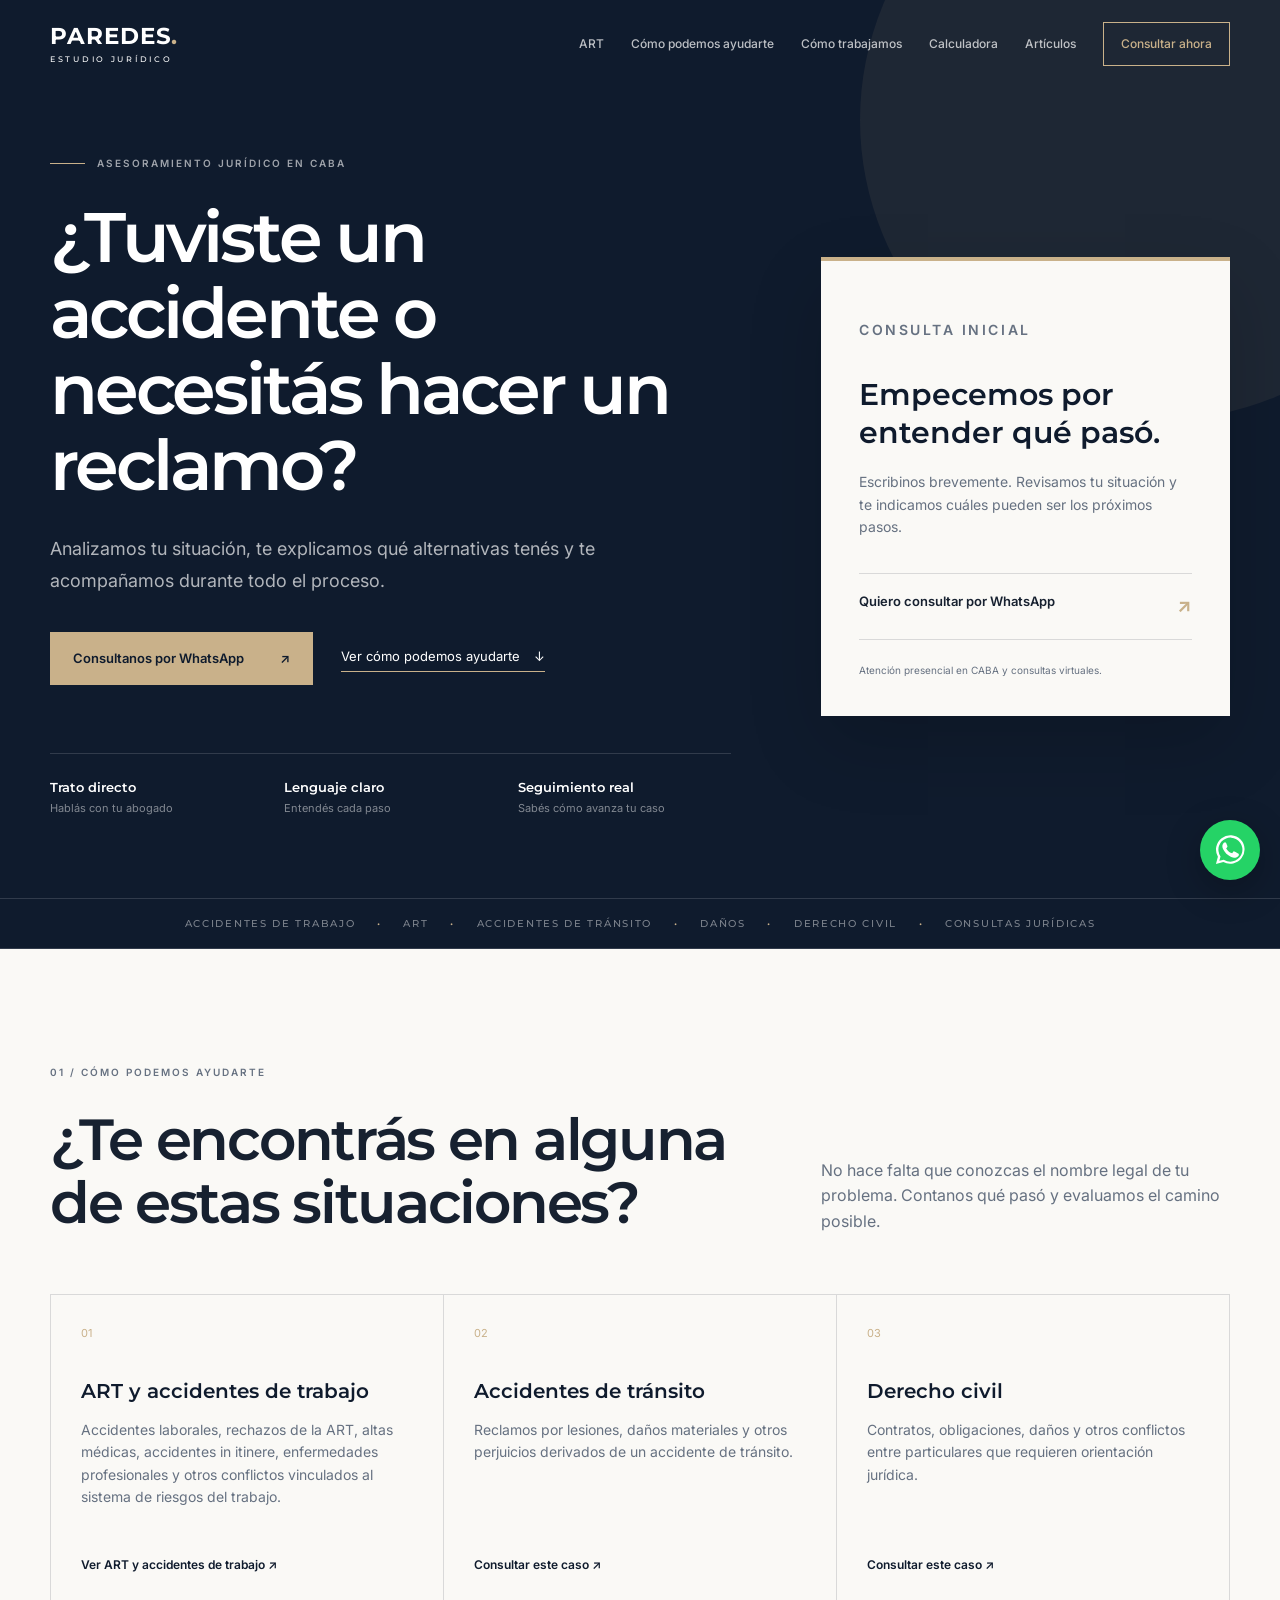
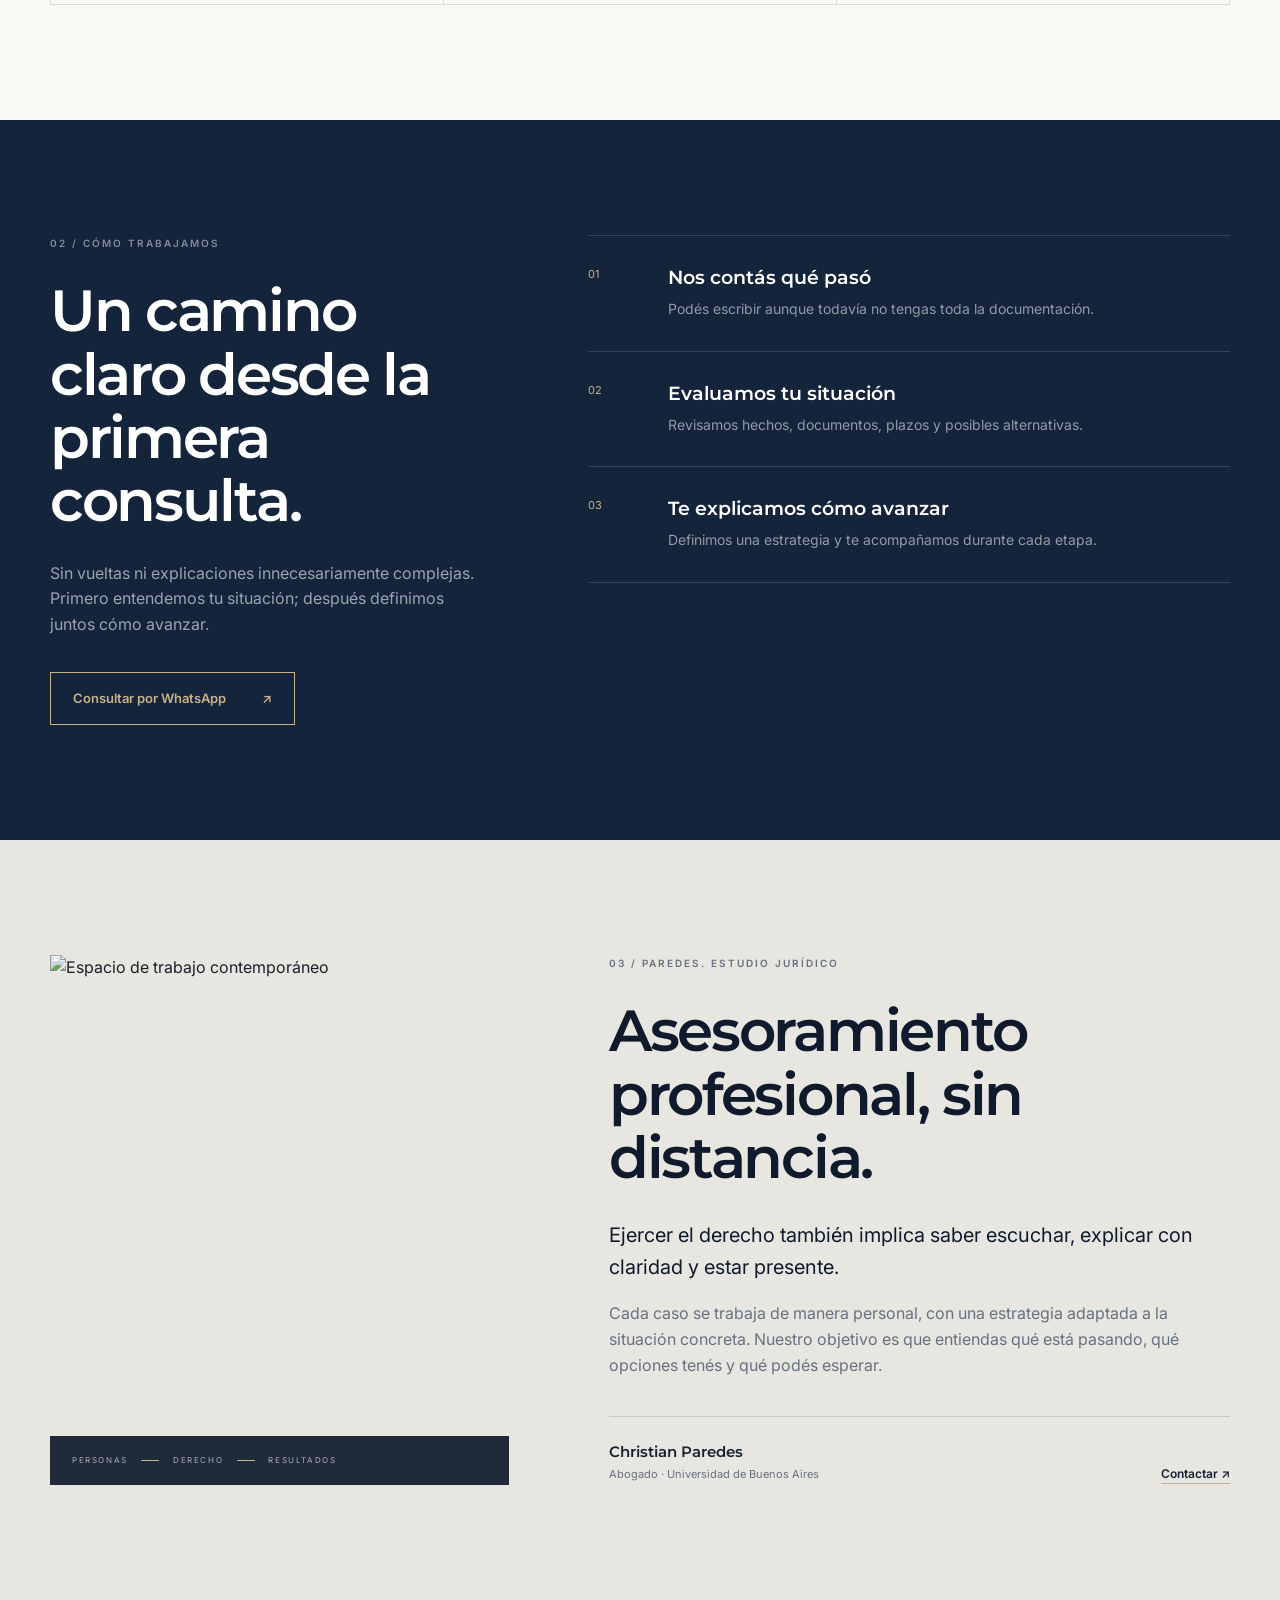
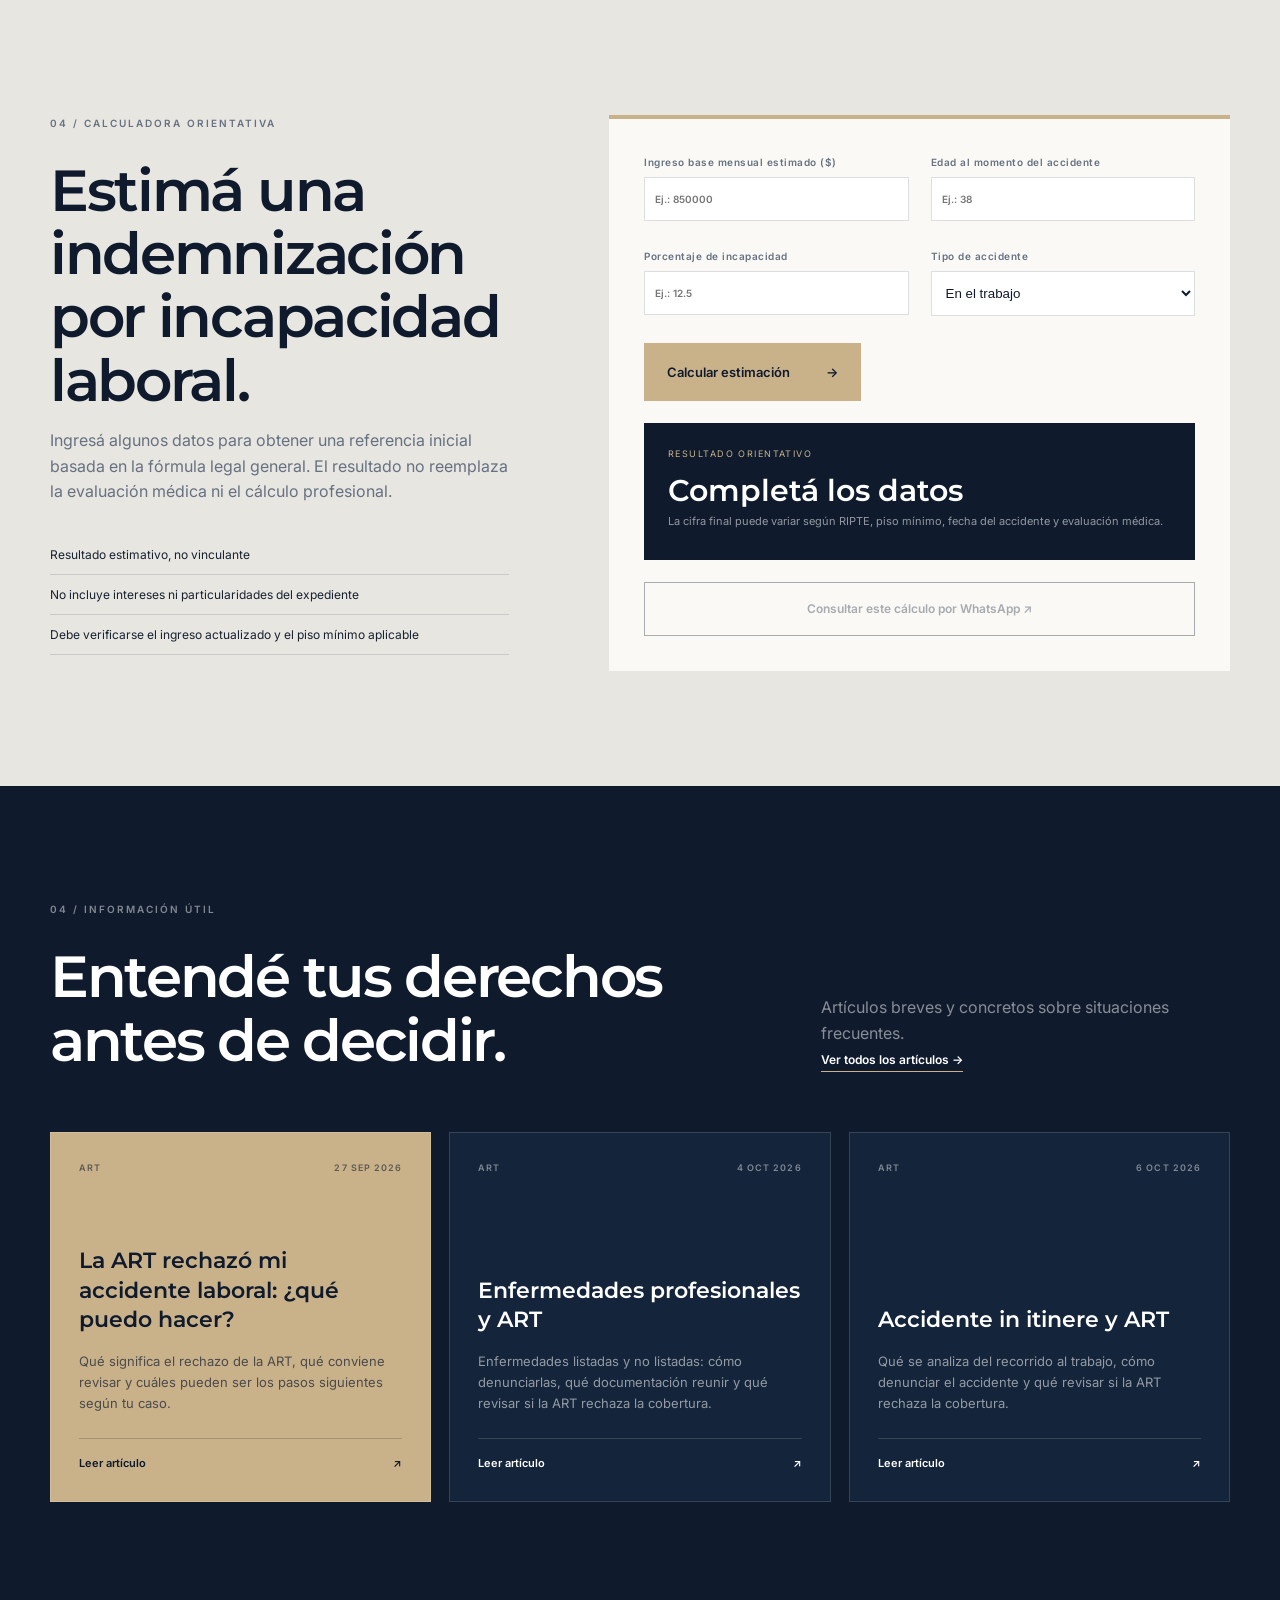
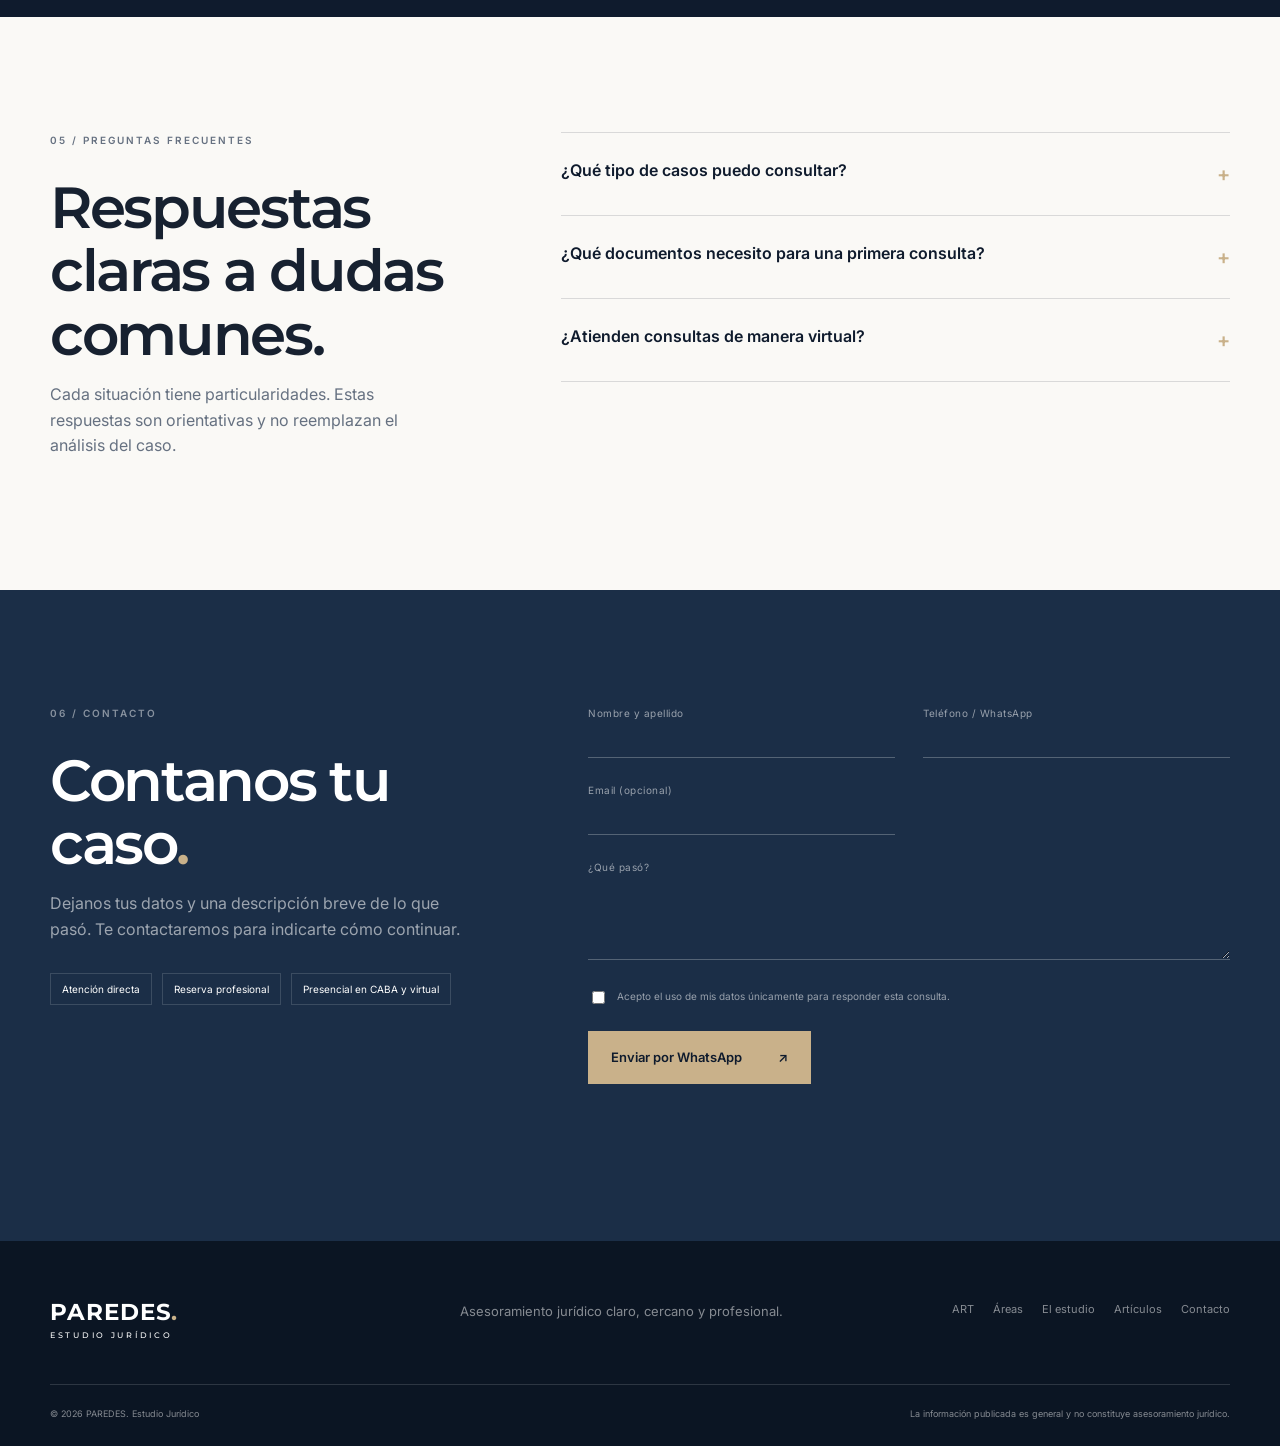
==== index.html @ 0e33d374 "Actualiza articulos de la home y unifica WhatsApp flotante" ====
<!DOCTYPE html>
<html lang="es">
<head>
  <meta charset="UTF-8"><meta name="viewport" content="width=device-width,initial-scale=1">
  <meta name="description" content="PAREDES. Estudio Jurídico. Accidentes de trabajo, ART, accidentes de tránsito y derecho civil en CABA.">
  <meta name="theme-color" content="#0F1B2D">

<title>PAREDES. | Estudio Jurídico</title>

<!-- FAVICON -->
<link rel="icon" href="/favicon.ico" sizes="any">
<link rel="icon" type="image/png" sizes="96x96" href="/favicon-96x96.png">
<link rel="apple-touch-icon" sizes="180x180" href="/apple-touch-icon.png">
  <!-- SEO TÉCNICO -->
<link rel="canonical" href="https://estudiojuridicoparedes.com.ar/">

<meta name="robots" content="index, follow">

<!-- OPEN GRAPH -->
<meta property="og:locale" content="es_AR">
<meta property="og:type" content="website">
<meta property="og:site_name" content="PAREDES. Estudio Jurídico">
<meta property="og:title" content="PAREDES. | Estudio Jurídico">
<meta property="og:description" content="PAREDES. Estudio Jurídico. Accidentes de trabajo, ART, accidentes de tránsito y derecho civil en CABA.">
<meta property="og:url" content="https://estudiojuridicoparedes.com.ar/">

<!-- X / TWITTER -->
<meta name="twitter:card" content="summary">
<meta name="twitter:title" content="PAREDES. | Estudio Jurídico">
<meta name="twitter:description" content="PAREDES. Estudio Jurídico. Accidentes de trabajo, ART, accidentes de tránsito y derecho civil en CABA.">
  <link rel="preconnect" href="https://fonts.googleapis.com"><link rel="preconnect" href="https://fonts.gstatic.com" crossorigin>
  <link href="https://fonts.googleapis.com/css2?family=Inter:wght@400;500;600&family=Montserrat:wght@500;600;700&display=swap" rel="stylesheet"><link rel="stylesheet" href="styles.css">
  <style>
  .calculator{background:var(--gray)}.calculator-layout{display:grid;grid-template-columns:.85fr 1.15fr;gap:100px}.calculator-copy h2{margin:0;color:var(--navy);font:600 clamp(38px,4.5vw,58px)/1.1 Montserrat;letter-spacing:-.04em}.calculator-copy>p:not(.section-tag){color:var(--muted)}.calculator-copy ul{padding:0;list-style:none;margin-top:30px}.calculator-copy li{padding:10px 0;border-bottom:1px solid var(--ld);font-size:12px}.calculator-form{display:grid;grid-template-columns:1fr 1fr;gap:22px;padding:35px;background:var(--ivory);border-top:4px solid var(--sand)}.calculator-form label{font-size:10px;font-weight:600;color:var(--muted);letter-spacing:.05em}.calculator-form input,.calculator-form select{width:100%;margin-top:7px;padding:13px 10px;border:1px solid var(--ld);border-radius:0;background:#fff;color:var(--navy);outline:none}.calculator-form input:focus,.calculator-form select:focus{border-color:var(--sand)}.calculator-form .button,.calculator-result,.calculator-whatsapp{grid-column:1/-1}.calculator-form .button{justify-self:start}.calculator-result{padding:24px;background:var(--navy);color:#fff}.calculator-result span{display:block;color:var(--sand);font-size:9px;letter-spacing:.16em}.calculator-result strong{display:block;margin:10px 0 4px;font:600 30px Montserrat}.calculator-result p{margin:0;color:rgba(255,255,255,.55);font-size:11px}.calculator-whatsapp{padding:14px;border:1px solid var(--navy);background:transparent;color:var(--navy);font-size:12px;font-weight:600;cursor:pointer}.calculator-whatsapp:disabled{opacity:.35;cursor:not-allowed}@media(max-width:950px){.calculator-layout{grid-template-columns:1fr;gap:50px}}@media(max-width:640px){.calculator-form{grid-template-columns:1fr;padding:25px}.calculator-form label{grid-column:1/-1}}
  </style>
  <script type="application/ld+json">
    {
      "@context": "https://schema.org",
      "@type": "LegalService",
      "name": "PAREDES. Estudio Jurídico",
      "url": "https://estudiojuridicoparedes.com.ar/",
      "telephone": "+5491141937153",
      "description": "Estudio jurídico con atención en CABA. Asesoramiento en accidentes de trabajo, ART, accidentes de tránsito, daños y derecho civil.",
      "areaServed": {
        "@type": "City",
        "name": "Ciudad Autónoma de Buenos Aires"
      },
      "founder": {
        "@type": "Person",
        "name": "Christian Paredes",
        "jobTitle": "Abogado",
        "alumniOf": {
          "@type": "CollegeOrUniversity",
          "name": "Universidad de Buenos Aires"
        }
      }
    }
    </script>
</head>
<body>
<a class="skip-link" href="#contenido">Saltar al contenido</a>
<header class="header" id="inicio"><div class="container header-inner">
  <a class="brand" href="#inicio" aria-label="Paredes Estudio Jurídico, inicio"><span class="brand-name">PAREDES<span>.</span></span><span class="brand-subtitle">ESTUDIO JURÍDICO</span></a>
  <button class="menu-button" type="button" aria-label="Abrir menú" aria-expanded="false" aria-controls="navigation"><span></span><span></span></button>
  <nav class="navigation" id="navigation"><a href="/art/">ART</a><a href="#casos">Cómo podemos ayudarte</a><a href="#proceso">Cómo trabajamos</a><a href="#calculadora">Calculadora</a><a href="/articulos/">Artículos</a><a class="nav-contact whatsapp-link" href="#">Consultar ahora</a></nav>
</div></header>
<main id="contenido">
<section class="hero"><div class="hero-glow"></div><div class="container hero-layout">
  <div class="hero-content reveal"><p class="overline"><span></span> ASESORAMIENTO JURÍDICO EN CABA</p><h1>¿Tuviste un accidente o necesitás hacer un reclamo?</h1><p class="hero-lead">Analizamos tu situación, te explicamos qué alternativas tenés y te acompañamos durante todo el proceso.</p>
    <div class="hero-actions"><a class="button button-sand whatsapp-link" href="#">Consultanos por WhatsApp <span>↗</span></a><a class="link-light" href="#casos">Ver cómo podemos ayudarte <span>↓</span></a></div>
    <div class="hero-trust"><div><strong>Trato directo</strong><span>Hablás con tu abogado</span></div><div><strong>Lenguaje claro</strong><span>Entendés cada paso</span></div><div><strong>Seguimiento real</strong><span>Sabés cómo avanza tu caso</span></div></div>
  </div>
  <aside class="hero-card reveal"><p class="card-kicker">CONSULTA INICIAL</p><h2>Empecemos por entender qué pasó.</h2><p>Escribinos brevemente. Revisamos tu situación y te indicamos cuáles pueden ser los próximos pasos.</p><a class="card-action whatsapp-link" href="#"><span>Quiero consultar por WhatsApp</span><strong>↗</strong></a><small>Atención presencial en CABA y consultas virtuales.</small></aside>
</div><div class="ticker"><div>ACCIDENTES DE TRABAJO <i>•</i> ART <i>•</i> ACCIDENTES DE TRÁNSITO <i>•</i> DAÑOS <i>•</i> DERECHO CIVIL <i>•</i> CONSULTAS JURÍDICAS</div></div></section>

<section class="section cases" id="casos"><div class="container">
  <header class="section-head reveal"><div><p class="section-tag">01 / CÓMO PODEMOS AYUDARTE</p><h2>¿Te encontrás en alguna de estas situaciones?</h2></div><p>No hace falta que conozcas el nombre legal de tu problema. Contanos qué pasó y evaluamos el camino posible.</p></header>
  <div class="case-grid">

    <article class="case-card reveal">
      <span>01</span>
      <h3>ART y accidentes de trabajo</h3>
      <p>
        Accidentes laborales, rechazos de la ART, altas médicas,
        accidentes in itinere, enfermedades profesionales y otros
        conflictos vinculados al sistema de riesgos del trabajo.
      </p>
      <a href="/art/">Ver ART y accidentes de trabajo ↗</a>
    </article>
  
    <article class="case-card reveal">
      <span>02</span>
      <h3>Accidentes de tránsito</h3>
      <p>
        Reclamos por lesiones, daños materiales y otros perjuicios
        derivados de un accidente de tránsito.
      </p>
      <a href="#contacto">Consultar este caso ↗</a>
    </article>
  
    <article class="case-card reveal">
      <span>03</span>
      <h3>Derecho civil</h3>
      <p>
        Contratos, obligaciones, daños y otros conflictos entre
        particulares que requieren orientación jurídica.
      </p>
      <a href="#contacto">Consultar este caso ↗</a>
    </article>
  
  </div>
</div></section>

<section class="section process" id="proceso"><div class="container process-layout">
  <div class="process-intro reveal"><p class="section-tag light">02 / CÓMO TRABAJAMOS</p><h2>Un camino claro desde la primera consulta.</h2><p>Sin vueltas ni explicaciones innecesariamente complejas. Primero entendemos tu situación; después definimos juntos cómo avanzar.</p><a class="button button-outline whatsapp-link" href="#">Consultar por WhatsApp <span>↗</span></a></div>
  <div class="steps"><article class="step reveal"><span>01</span><div><h3>Nos contás qué pasó</h3><p>Podés escribir aunque todavía no tengas toda la documentación.</p></div></article><article class="step reveal"><span>02</span><div><h3>Evaluamos tu situación</h3><p>Revisamos hechos, documentos, plazos y posibles alternativas.</p></div></article><article class="step reveal"><span>03</span><div><h3>Te explicamos cómo avanzar</h3><p>Definimos una estrategia y te acompañamos durante cada etapa.</p></div></article></div>
</div></section>

<section class="section about" id="estudio"><div class="container about-layout">
  <div class="about-photo reveal"><img src="https://images.unsplash.com/photo-1497366811353-6870744d04b2?auto=format&fit=crop&w=1200&q=85" alt="Espacio de trabajo contemporáneo" width="900" height="1050"><p>PERSONAS <span></span> DERECHO <span></span> RESULTADOS</p></div>
  <div class="about-copy reveal"><p class="section-tag">03 / PAREDES. ESTUDIO JURÍDICO</p><h2>Asesoramiento profesional, sin distancia.</h2><p class="about-lead">Ejercer el derecho también implica saber escuchar, explicar con claridad y estar presente.</p><p>Cada caso se trabaja de manera personal, con una estrategia adaptada a la situación concreta. Nuestro objetivo es que entiendas qué está pasando, qué opciones tenés y qué podés esperar.</p><div class="lawyer"><div><strong>Christian Paredes</strong><span>Abogado · Universidad de Buenos Aires</span></div><a href="#contacto">Contactar ↗</a></div></div>
</div></section>

<section class="section calculator" id="calculadora"><div class="container calculator-layout">
  <div class="calculator-copy reveal"><p class="section-tag">04 / CALCULADORA ORIENTATIVA</p><h2>Estimá una indemnización por incapacidad laboral.</h2><p>Ingresá algunos datos para obtener una referencia inicial basada en la fórmula legal general. El resultado no reemplaza la evaluación médica ni el cálculo profesional.</p><ul><li>Resultado estimativo, no vinculante</li><li>No incluye intereses ni particularidades del expediente</li><li>Debe verificarse el ingreso actualizado y el piso mínimo aplicable</li></ul></div>
  <form class="calculator-form reveal" id="calculator-form">
    <label>Ingreso base mensual estimado ($)<input type="number" id="calc-income" min="1" step="1000" placeholder="Ej.: 850000" required></label>
    <label>Edad al momento del accidente<input type="number" id="calc-age" min="16" max="64" placeholder="Ej.: 38" required></label>
    <label>Porcentaje de incapacidad<input type="number" id="calc-disability" min="0.01" max="65" step="0.01" placeholder="Ej.: 12.5" required></label>
    <label>Tipo de accidente<select id="calc-type"><option value="workplace">En el trabajo</option><option value="itinere">Yendo o volviendo del trabajo</option></select></label>
    <button class="button button-sand" type="submit">Calcular estimación <span>→</span></button>
    <div class="calculator-result" id="calculator-result" aria-live="polite"><span>RESULTADO ORIENTATIVO</span><strong>Completá los datos</strong><p>La cifra final puede variar según RIPTE, piso mínimo, fecha del accidente y evaluación médica.</p></div>
    <button class="calculator-whatsapp" id="calculator-whatsapp" type="button" disabled>Consultar este cálculo por WhatsApp ↗</button>
  </form>
</div></section>

<section class="section articles" id="articulos">
  <div class="container">

    <header class="section-head reveal">

      <div>
        <p class="section-tag light">
          04 / INFORMACIÓN ÚTIL
        </p>

        <h2>
          Entendé tus derechos antes de decidir.
        </h2>
      </div>

      <div>
        <p>
          Artículos breves y concretos sobre situaciones frecuentes.
        </p>

        <a
          class="all-articles"
          href="/articulos/"
        >
          Ver todos los artículos →
        </a>
      </div>

    </header>


    <div class="article-grid">

      <article class="article-card featured reveal">

        <div class="article-meta">
      
          <span>ART</span>
      
          <time datetime="2026-09-27">
            27 SEP 2026
          </time>
      
        </div>
      
        <h3>
          La ART rechazó mi accidente laboral: ¿qué puedo hacer?
        </h3>
      
        <p>
          Qué significa el rechazo de la ART, qué conviene revisar
          y cuáles pueden ser los pasos siguientes según tu caso.
        </p>
      
        <a
          class="article-link"
          href="/articulos/rechazo-art/index.html"
        >
          <span>Leer artículo</span>
          <span aria-hidden="true">↗</span>
        </a>
      
      </article>

      <article class="article-card reveal">

        <div class="article-meta">
          <span>ART</span>
          <time datetime="2026-10-04">
            4 OCT 2026
          </time>
        </div>

        <h3>
          Enfermedades profesionales y ART
        </h3>

        <p>
          Enfermedades listadas y no listadas: cómo denunciarlas,
          qué documentación reunir y qué revisar si la ART
          rechaza la cobertura.
        </p>

        <a
          class="article-link"
          href="/articulos/enfermedades-profesionales/"
        >
          <span>Leer artículo</span>
          <span aria-hidden="true">↗</span>
        </a>

      </article>

      <article class="article-card reveal">

        <div class="article-meta">
          <span>ART</span>
          <time datetime="2026-10-06">
            6 OCT 2026
          </time>
        </div>

        <h3>
          Accidente in itinere y ART
        </h3>

        <p>
          Qué se analiza del recorrido al trabajo, cómo denunciar
          el accidente y qué revisar si la ART rechaza la cobertura.
        </p>

        <a
          class="article-link"
          href="/articulos/accidente-in-itinere/"
        >
          <span>Leer artículo</span>
          <span aria-hidden="true">↗</span>
        </a>

      </article>
    </div>

  </div>
</section>

<section class="section faq" id="preguntas"><div class="container faq-layout">
  <div class="faq-intro reveal"><p class="section-tag">05 / PREGUNTAS FRECUENTES</p><h2>Respuestas claras a dudas comunes.</h2><p>Cada situación tiene particularidades. Estas respuestas son orientativas y no reemplazan el análisis del caso.</p></div>
  <div class="accordion reveal">
    <article class="faq-item">
      <button type="button" aria-expanded="false">
        <span>¿Qué tipo de casos puedo consultar?</span>
        <i>+</i>
      </button>
    
      <div class="answer">
        <p>
          Podés consultarnos por accidentes de trabajo y problemas con la ART,
          accidentes de tránsito, daños y otros conflictos de derecho civil.
          Si no sabés exactamente en qué área encuadra tu situación, podés
          contarnos qué pasó y evaluamos el caso.
        </p>
      </div>
    </article>
    
    <article class="faq-item">
      <button type="button" aria-expanded="false">
        <span>¿Qué documentos necesito para una primera consulta?</span>
        <i>+</i>
      </button>
    
      <div class="answer">
        <p>
          Podés hacer una primera consulta con la documentación que tengas.
          Luego de conocer tu situación te indicaremos qué información o
          documentos pueden ser necesarios para analizarla con mayor precisión.
        </p>
      </div>
    </article>
    
    <article class="faq-item">
      <button type="button" aria-expanded="false">
        <span>¿Atienden consultas de manera virtual?</span>
        <i>+</i>
      </button>
    
      <div class="answer">
        <p>
          Sí. Podemos realizar la evaluación inicial y mantener el contacto
          por medios digitales, además de la atención presencial en CABA.
        </p>
      </div>
    </article>
  </div>
</div></section>

<section class="contact" id="contacto"><div class="container contact-layout">
  <div class="contact-copy reveal"><p class="section-tag light">06 / CONTACTO</p><h2>Contanos tu caso<span>.</span></h2><p>Dejanos tus datos y una descripción breve de lo que pasó. Te contactaremos para indicarte cómo continuar.</p><ul><li>Atención directa</li><li>Reserva profesional</li><li>Presencial en CABA y virtual</li></ul></div>
  <form class="contact-form reveal" id="contact-form"><label>Nombre y apellido<input type="text" name="nombre" autocomplete="name" required></label><label>Teléfono / WhatsApp<input type="tel" name="telefono" autocomplete="tel" required></label><label>Email <span>(opcional)</span><input type="email" name="email" autocomplete="email"></label><label>¿Qué pasó?<textarea name="consulta" rows="4" required></textarea></label><label class="consent"><input type="checkbox" required><span>Acepto el uso de mis datos únicamente para responder esta consulta.</span></label><button class="button button-sand" type="submit">Enviar por WhatsApp <span>↗</span></button><p class="form-status" id="form-status" role="status"></p></form>
</div></section>
</main>
<footer class="footer"><div class="container footer-main"><a class="brand" href="#inicio"><span class="brand-name">PAREDES<span>.</span></span><span class="brand-subtitle">ESTUDIO JURÍDICO</span></a><p>Asesoramiento jurídico claro, cercano y profesional.</p>
  
  <nav><a href="/art/">ART</a><a href="#casos">Áreas</a><a href="#estudio">El estudio</a><a href="/articulos/">Artículos</a><a href="#contacto">Contacto</a></nav>

</div><div class="container footer-bottom"><p>© <span id="year"></span> PAREDES. Estudio Jurídico</p><p>La información publicada es general y no constituye asesoramiento jurídico.</p></div></footer>
<a class="floating-button whatsapp-link" href="#" aria-label="Consultar por WhatsApp"><svg viewBox="0 0 32 32" aria-hidden="true"><path d="M27.3 4.7A15.4 15.4 0 0 0 3.1 23.3L1 31l7.9-2.1A15.4 15.4 0 0 0 27.3 4.7Zm-11 23.7a12.8 12.8 0 0 1-6.5-1.8l-.5-.3-4.7 1.2 1.3-4.6-.3-.5a12.8 12.8 0 1 1 10.7 6Zm7-9.6c-.4-.2-2.3-1.1-2.7-1.3-.4-.1-.6-.2-.9.2l-1.2 1.5c-.2.3-.5.3-.9.1-2.3-1.1-3.9-2.1-5.5-4.7-.4-.7.4-.7 1.1-2.2.1-.3.1-.5 0-.7l-1.2-3c-.3-.7-.7-.6-.9-.6h-.8c-.3 0-.7.1-1.1.5-1.3 1.4-2 3.7-.5 6.7 1.8 3.6 4.6 6.3 8.1 7.8 3 1.3 4.2 1.4 5.7.9.9-.3 2.3-1 2.7-1.9.3-.9.3-1.7.2-1.9-.1-.2-.4-.3-.8-.5Z"/></svg><span>WhatsApp</span></a><script src="script.js"></script>
</body></html>
---- styles.css ----
:root{--navy:#0f1b2d;--navy2:#14243a;--navy3:#1b2e47;--sand:#c9b18a;--gray:#e8e6e1;--ivory:#faf9f6;--white:#fff;--text:#172130;--muted:#667181;--ll:rgba(255,255,255,.14);--ld:rgba(15,27,45,.14);--max:1180px}*{box-sizing:border-box}html{scroll-behavior:smooth}body{margin:0;background:var(--navy);color:var(--text);font-family:Inter,sans-serif;line-height:1.6;-webkit-font-smoothing:antialiased}body.menu-open{overflow:hidden}a{color:inherit;text-decoration:none}button,input,textarea{font:inherit}img{display:block;max-width:100%}.container{width:min(calc(100% - 48px),var(--max));margin:auto}.skip-link{position:fixed;z-index:999;top:10px;left:10px;padding:10px 16px;background:var(--sand);transform:translateY(-150%)}.skip-link:focus{transform:none}.header{position:fixed;z-index:100;inset:0 0 auto;height:88px;color:#fff;transition:.3s}.header.scrolled{height:72px;background:rgba(15,27,45,.94);backdrop-filter:blur(14px);border-bottom:1px solid var(--ll)}.header-inner{height:100%;display:flex;align-items:center;justify-content:space-between}.brand{display:flex;flex-direction:column;line-height:1}.brand-name{font:700 23px/1 Montserrat;color:#fff;letter-spacing:.04em}.brand-name span{color:var(--sand)}.brand-subtitle{margin-top:7px;color:#fff;font:500 8px/1 Montserrat;letter-spacing:.34em}.navigation{display:flex;align-items:center;gap:27px;font-size:12px;font-weight:500}.navigation>a:not(.nav-contact){color:rgba(255,255,255,.72)}.navigation>a:hover{color:#fff}.nav-contact{padding:11px 17px;border:1px solid var(--sand);color:var(--sand)}.menu-button{display:none;background:none;border:0;padding:10px}.hero{position:relative;overflow:hidden;padding:155px 0 0;min-height:780px;color:#fff;background:var(--navy)}.hero-glow{position:absolute;width:600px;height:600px;right:-180px;top:-180px;border-radius:50%;background:rgba(201,177,138,.08)}.hero-layout{position:relative;display:grid;grid-template-columns:1.25fr .75fr;gap:90px;align-items:center}.overline,.section-tag{margin:0 0 28px;font-size:10px;font-weight:600;letter-spacing:.2em;color:var(--muted)}.overline{display:flex;align-items:center;gap:12px;color:rgba(255,255,255,.6)}.overline span{width:35px;height:1px;background:var(--sand)}.hero h1{max-width:790px;margin:0;font:600 clamp(44px,5.5vw,76px)/1.08 Montserrat;letter-spacing:-.045em}.hero-lead{max-width:670px;margin:30px 0 0;color:rgba(255,255,255,.68);font-size:18px;line-height:1.75}.hero-actions{display:flex;align-items:center;gap:28px;margin-top:36px}.button{display:inline-flex;align-items:center;justify-content:center;gap:36px;min-height:53px;padding:0 22px;border:1px solid transparent;font-size:13px;font-weight:600;cursor:pointer;transition:.2s}.button:hover{transform:translateY(-2px)}.button-sand{background:var(--sand);color:var(--navy)}.link-light{padding-bottom:4px;border-bottom:1px solid var(--sand);font-size:13px}.link-light span{margin-left:10px}.hero-trust{display:grid;grid-template-columns:repeat(3,1fr);gap:20px;margin-top:68px;padding-top:25px;border-top:1px solid var(--ll)}.hero-trust div{display:flex;flex-direction:column}.hero-trust strong{font:600 13px Montserrat}.hero-trust span{margin-top:5px;color:rgba(255,255,255,.48);font-size:11px}.hero-card{padding:38px;background:var(--ivory);color:var(--text);border-top:4px solid var(--sand);box-shadow:0 28px 70px rgba(0,0,0,.16)}.card-kicker{margin:0 0 42px;color:var(--sand);font-size:10px;font-weight:600;letter-spacing:.18em}.hero-card h2{margin:0;color:var(--navy);font:600 30px/1.25 Montserrat}.hero-card>p{margin:20px 0 35px;color:var(--muted);font-size:14px}.card-action{display:flex;justify-content:space-between;padding:17px 0;border-block:1px solid var(--ld);font-size:13px;font-weight:600}.card-action strong{color:var(--sand);font-size:19px}.hero-card small{display:block;margin-top:22px;color:var(--muted);font-size:10px}.ticker{margin-top:80px;padding:18px 0;overflow:hidden;white-space:nowrap;border-block:1px solid var(--ll);color:rgba(255,255,255,.45);font:500 10px Montserrat;letter-spacing:.17em;text-align:center}.ticker i{padding:0 17px;color:var(--sand);font-style:normal}.section{padding:115px 0}.section-head{display:grid;grid-template-columns:1.25fr .75fr;gap:90px;align-items:end;margin-bottom:60px}.section-head h2,.process h2,.about h2,.faq h2,.contact h2{margin:0;font:600 clamp(38px,4.5vw,61px)/1.1 Montserrat;letter-spacing:-.04em}.section-head>p,.section-head>div:last-child>p{margin:0;color:var(--muted)}.cases{background:var(--ivory)}.case-grid{display:grid;grid-template-columns:repeat(3,1fr);border-top:1px solid var(--ld);border-left:1px solid var(--ld)}.case-card{min-height:310px;padding:30px;display:flex;flex-direction:column;border-right:1px solid var(--ld);border-bottom:1px solid var(--ld);transition:.25s}.case-card:hover{background:#fff;transform:translateY(-3px);box-shadow:0 16px 45px rgba(15,27,45,.07)}.case-card>span{color:var(--sand);font-size:11px}.case-card h3{margin:35px 0 14px;color:var(--navy);font:600 20px/1.35 Montserrat}.case-card p{margin:0;color:var(--muted);font-size:14px}.case-card a{margin-top:auto;padding-top:25px;color:var(--navy);font-size:12px;font-weight:600}.process{color:#fff;background:var(--navy2)}.process-layout{display:grid;grid-template-columns:.8fr 1.2fr;gap:110px}.section-tag.light{color:rgba(255,255,255,.48)}.process-intro>p:not(.section-tag){margin:28px 0 34px;color:rgba(255,255,255,.58)}.button-outline{border-color:var(--sand);color:var(--sand);background:transparent}.steps{border-top:1px solid var(--ll)}.step{display:grid;grid-template-columns:55px 1fr;gap:25px;padding:30px 0;border-bottom:1px solid var(--ll)}.step>span{color:var(--sand);font-size:11px}.step h3{margin:0 0 9px;font:600 19px Montserrat}.step p{margin:0;color:rgba(255,255,255,.54);font-size:14px}.about{background:var(--gray)}.about-layout{display:grid;grid-template-columns:.85fr 1.15fr;gap:100px;align-items:center}.about-photo{position:relative}.about-photo img{width:100%;height:530px;object-fit:cover;filter:saturate(.65)}.about-photo>p{position:absolute;bottom:0;left:0;right:0;margin:0;padding:18px 22px;background:rgba(15,27,45,.92);color:rgba(255,255,255,.62);font-size:8px;letter-spacing:.2em}.about-photo>p span{display:inline-block;width:18px;height:1px;margin:0 10px;background:var(--sand);vertical-align:middle}.about-copy h2{color:var(--navy)}.about-lead{margin:30px 0 18px;color:var(--navy);font-size:20px}.about-copy>p:not(.section-tag):not(.about-lead){color:var(--muted)}.lawyer{display:flex;justify-content:space-between;align-items:end;margin-top:38px;padding-top:25px;border-top:1px solid var(--ld)}.lawyer div{display:flex;flex-direction:column}.lawyer strong{font:600 15px Montserrat}.lawyer span{margin-top:5px;color:var(--muted);font-size:11px}.lawyer a{font-size:12px;font-weight:600;border-bottom:1px solid var(--sand)}.articles{color:#fff;background:var(--navy)}.articles .section-head>div:last-child>p{color:rgba(255,255,255,.5)}.all-articles{margin-top:18px;padding:0 0 4px;border:0;border-bottom:1px solid var(--sand);background:none;color:#fff;font-size:12px;font-weight:600;cursor:pointer}.article-grid{display:grid;grid-template-columns:repeat(3,1fr);gap:18px}.article-card{min-height:370px;padding:28px;display:flex;flex-direction:column;background:var(--navy2);border:1px solid var(--ll);transition:.25s}.article-card:hover{transform:translateY(-4px);border-color:var(--sand)}.article-card.featured{background:var(--sand);color:var(--navy)}.article-meta{display:flex;justify-content:space-between;gap:15px;color:rgba(255,255,255,.46);font-size:9px;font-weight:600;letter-spacing:.12em;text-transform:uppercase}.featured .article-meta{color:rgba(15,27,45,.58)}.article-card h3{margin:auto 0 16px;font:600 22px/1.35 Montserrat}.article-card p{margin:0 0 25px;color:rgba(255,255,255,.54);font-size:13px}.featured p{color:rgba(15,27,45,.68)}.article-link{display:flex;justify-content:space-between;padding-top:16px;border-top:1px solid var(--ll);font-size:11px;font-weight:600}.featured .article-link{border-color:rgba(15,27,45,.2)}.faq{background:var(--ivory)}.faq-layout{display:grid;grid-template-columns:.75fr 1.25fr;gap:110px}.faq-intro>p:last-child{color:var(--muted)}.accordion{border-top:1px solid var(--ld)}.faq-item{border-bottom:1px solid var(--ld)}.faq-item button{width:100%;padding:25px 0;border:0;background:none;color:var(--navy);display:flex;justify-content:space-between;gap:25px;text-align:left;font-weight:600;cursor:pointer}.faq-item i{color:var(--sand);font-size:20px;font-style:normal;transition:.25s}.faq-item.open i{transform:rotate(45deg)}.answer{display:grid;grid-template-rows:0fr;transition:.3s}.answer p{min-height:0;overflow:hidden;margin:0;color:var(--muted)}.faq-item.open .answer{grid-template-rows:1fr}.faq-item.open .answer p{padding-bottom:25px}.contact{padding:115px 0;background:var(--navy3);color:#fff}.contact-layout{display:grid;grid-template-columns:.8fr 1.2fr;gap:110px}.contact h2 span{color:var(--sand)}.contact-copy>p:not(.section-tag){color:rgba(255,255,255,.57)}.contact-copy ul{margin:30px 0 0;padding:0;list-style:none;display:flex;flex-wrap:wrap;gap:10px}.contact-copy li{padding:7px 11px;border:1px solid var(--ll);font-size:10px}.contact-form{display:grid;grid-template-columns:1fr 1fr;gap:24px 28px}.contact-form label{color:rgba(255,255,255,.55);font-size:10px;letter-spacing:.05em}.contact-form label:nth-child(4),.contact-form .consent,.contact-form .button,.form-status{grid-column:1/-1}.contact-form input:not([type=checkbox]),.contact-form textarea{width:100%;padding:10px 0;border:0;border-bottom:1px solid rgba(255,255,255,.25);border-radius:0;outline:none;background:transparent;color:#fff;resize:vertical}.contact-form input:focus,.contact-form textarea:focus{border-color:var(--sand)}.consent{display:flex;gap:9px;align-items:start;letter-spacing:0!important}.consent input{accent-color:var(--sand)}.contact-form .button{justify-self:start}.form-status{min-height:18px;margin:0;color:var(--sand);font-size:12px}.footer{padding:60px 0 25px;background:#0b1523;color:rgba(255,255,255,.5)}.footer-main{display:grid;grid-template-columns:1fr 1fr 1fr;gap:50px;padding-bottom:45px}.footer-main>p{margin:0;font-size:13px}.footer-main nav{display:flex;justify-content:flex-end;gap:19px;font-size:11px}.footer-bottom{display:flex;justify-content:space-between;gap:25px;padding-top:22px;border-top:1px solid var(--ll);font-size:9px}.footer-bottom p{margin:0}.floating-button {
  position: fixed;
  z-index: 80;
  right: 20px;
  bottom: 20px;
  display: flex;
  align-items: center;
  justify-content: center;
  width: 60px;
  height: 60px;
  padding: 0;
  border-radius: 50%;
  background: #25D366;
  color: #fff;
  box-shadow: 0 10px 35px rgba(0, 0, 0, .25);
}.reveal{opacity:0;transform:translateY(20px);transition:.65s}.reveal.visible{opacity:1;transform:none}@media(max-width:950px){.menu-button{display:grid;gap:6px}.menu-button span{width:24px;height:1px;background:#fff}.navigation{position:fixed;inset:72px 0 0;display:flex;flex-direction:column;align-items:stretch;gap:0;padding:32px 24px;background:var(--navy);transform:translateX(100%);transition:.3s}.navigation.open{transform:none}.navigation a{padding:17px 0;border-bottom:1px solid var(--ll);font:600 18px Montserrat}.hero-layout,.process-layout,.about-layout,.faq-layout,.contact-layout{grid-template-columns:1fr;gap:60px}.case-grid,.article-grid{grid-template-columns:1fr 1fr}.section-head{grid-template-columns:1fr;gap:25px}.footer-main{grid-template-columns:1fr 1fr}}@media(max-width:640px){.container{width:calc(100% - 32px)}.header{height:72px}.hero{padding-top:125px}.hero h1{font-size:41px}.hero-actions{align-items:start;flex-direction:column}.hero-trust,.case-grid,.article-grid{grid-template-columns:1fr}.section{padding:82px 0}.about-photo img{height:430px}.lawyer{align-items:start;flex-direction:column;gap:20px}.contact-form{grid-template-columns:1fr}.contact-form label{grid-column:1/-1}.footer-main{grid-template-columns:1fr}.footer-main nav{flex-wrap:wrap;justify-content:start}.footer-bottom{flex-direction:column}.floating-button span{display:none}.floating-button{width:48px;height:48px;padding:0;justify-content:center;border-radius:50%}}@media(prefers-reduced-motion:reduce){*{scroll-behavior:auto!important;transition-duration:.01ms!important}.reveal{opacity:1;transform:none}}.articles-index{min-height:100vh;padding-top:160px}.articles-index-header{max-width:800px;margin-bottom:65px}.articles-index-header h1{margin:0;color:#fff;font:600 clamp(42px,5vw,68px)/1.08 Montserrat;letter-spacing:-.045em}.articles-index-intro{max-width:680px;margin:28px 0 0;color:rgba(255,255,255,.58);font-size:16px;line-height:1.75}.articles-index .article-card h2{margin:auto 0 16px;font:600 22px/1.35 Montserrat}@media(max-width:640px){.articles-index{padding-top:125px}.articles-index-header{margin-bottom:45px}.articles-index-header h1{font-size:40px}}.article-page{background:var(--ivory)}.article-hero{padding:155px 0 85px;background:var(--navy);color:#fff}.article-hero-inner{max-width:900px}.article-back{display:inline-block;margin-bottom:55px;color:rgba(255,255,255,.6);font-size:12px;border-bottom:1px solid var(--sand)}.article-category{margin-bottom:25px;color:var(--sand);font-size:10px;font-weight:600;letter-spacing:.18em;text-transform:uppercase}.article-hero h1{max-width:880px;margin:0;font:600 clamp(44px,5.5vw,72px)/1.08 Montserrat;letter-spacing:-.045em}.article-lead{max-width:720px;margin:30px 0 0;color:rgba(255,255,255,.65);font-size:18px;line-height:1.75}.article-byline{display:flex;gap:60px;margin-top:50px;padding-top:25px;border-top:1px solid var(--ll)}.article-byline div{display:flex;flex-direction:column;gap:5px}.article-byline span{color:rgba(255,255,255,.4);font-size:8px;font-weight:600;letter-spacing:.15em}.article-byline strong,.article-byline time{color:rgba(255,255,255,.8);font-size:11px;font-weight:500}.article-body{width:min(calc(100% - 48px),760px);margin:auto;padding:85px 0 110px}.article-content{color:var(--text);font-size:16px;line-height:1.85}.article-content>p{margin:0 0 30px}.article-intro{color:var(--navy);font-size:19px;font-weight:500}.article-content h2{margin:65px 0 22px;color:var(--navy);font:600 30px/1.3 Montserrat;letter-spacing:-.025em}.article-content h3{margin:45px 0 18px;color:var(--navy);font:600 21px/1.4 Montserrat}.article-cta{margin:70px 0;padding:42px;background:var(--navy);color:#fff;border-top:4px solid var(--sand)}.article-cta-label{margin:0 0 25px!important;color:var(--sand);font-size:9px;font-weight:600;letter-spacing:.18em}.article-cta h2{margin:0 0 18px;color:#fff;font-size:31px}.article-cta>p:not(.article-cta-label){margin:0 0 28px;color:rgba(255,255,255,.6)}.article-related{display:flex;flex-direction:column;gap:14px;padding-top:30px;border-top:1px solid var(--ld)}.article-related>span{margin-bottom:8px;color:var(--muted);font-size:9px;font-weight:600;letter-spacing:.15em}.article-related a{color:var(--navy);font-size:13px;font-weight:600}@media(max-width:640px){.article-hero{padding:125px 0 65px}.article-back{margin-bottom:40px}.article-hero h1{font-size:40px}.article-lead{font-size:16px}.article-byline{flex-direction:column;gap:15px}.article-body{width:calc(100% - 32px);padding:65px 0 82px}.article-content{font-size:15px}.article-content h2{font-size:27px}.article-cta{padding:30px 24px}}.article-content>ul{margin:0 0 35px;padding-left:22px}.article-content>ul li{margin-bottom:12px;padding-left:6px;color:var(--text)}.article-content>ul li::marker{color:var(--sand)}.article-content strong {
  color: inherit;
  font-weight: 600;
}
/* Texto de todos los artículos */
.article-lead,
.article-content p,
.article-content li {
  text-align: justify;
  hyphens: auto;
  overflow-wrap: break-word;
}

/* Enlaces dentro de la tarjeta azul */
.article-cta p a {
  color: var(--sand);
  text-decoration: underline;
  text-underline-offset: 3px;
}

/* Logo del botón flotante de WhatsApp */
.floating-button svg {
  display: block;
  width: 30px;
  height: 30px;
  flex-shrink: 0;
  fill: currentColor;
}

.floating-button span {
  display: none;
}

.floating-button:hover {
  background: #1EBE5D;
}
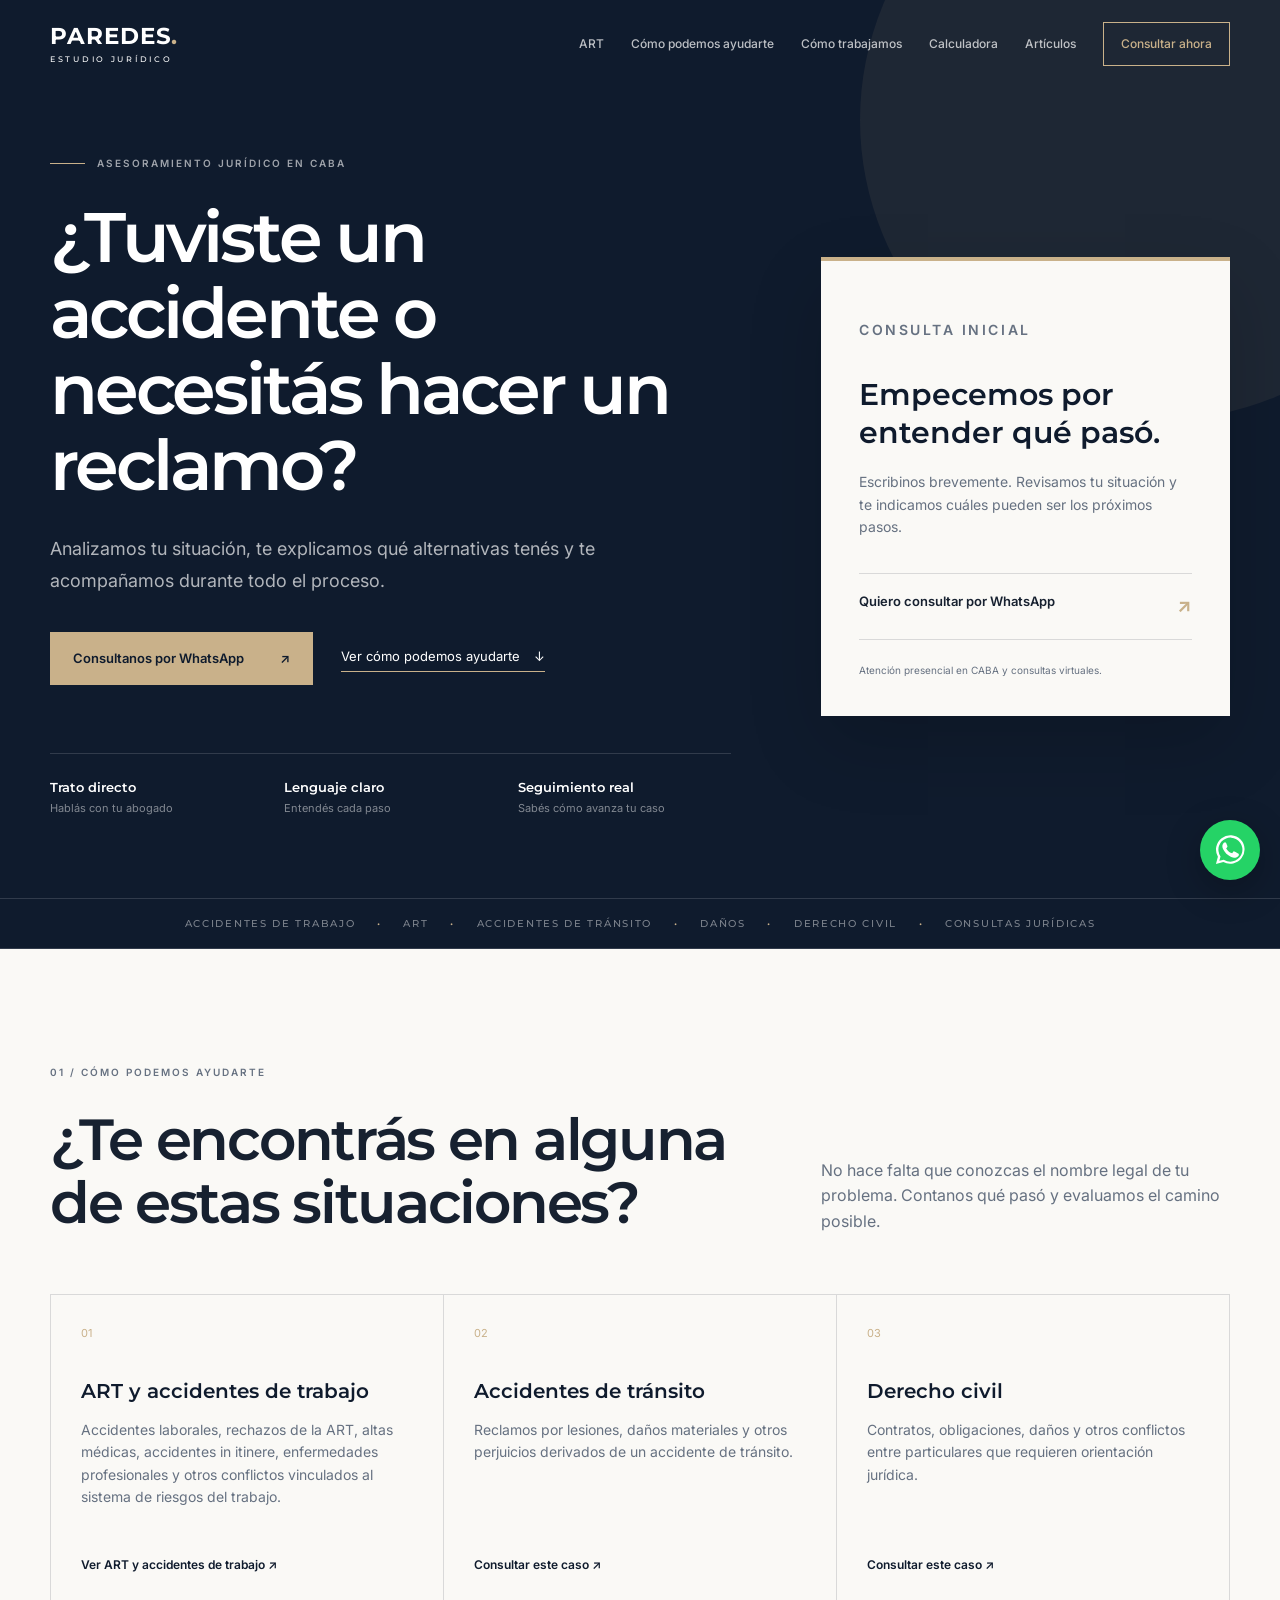
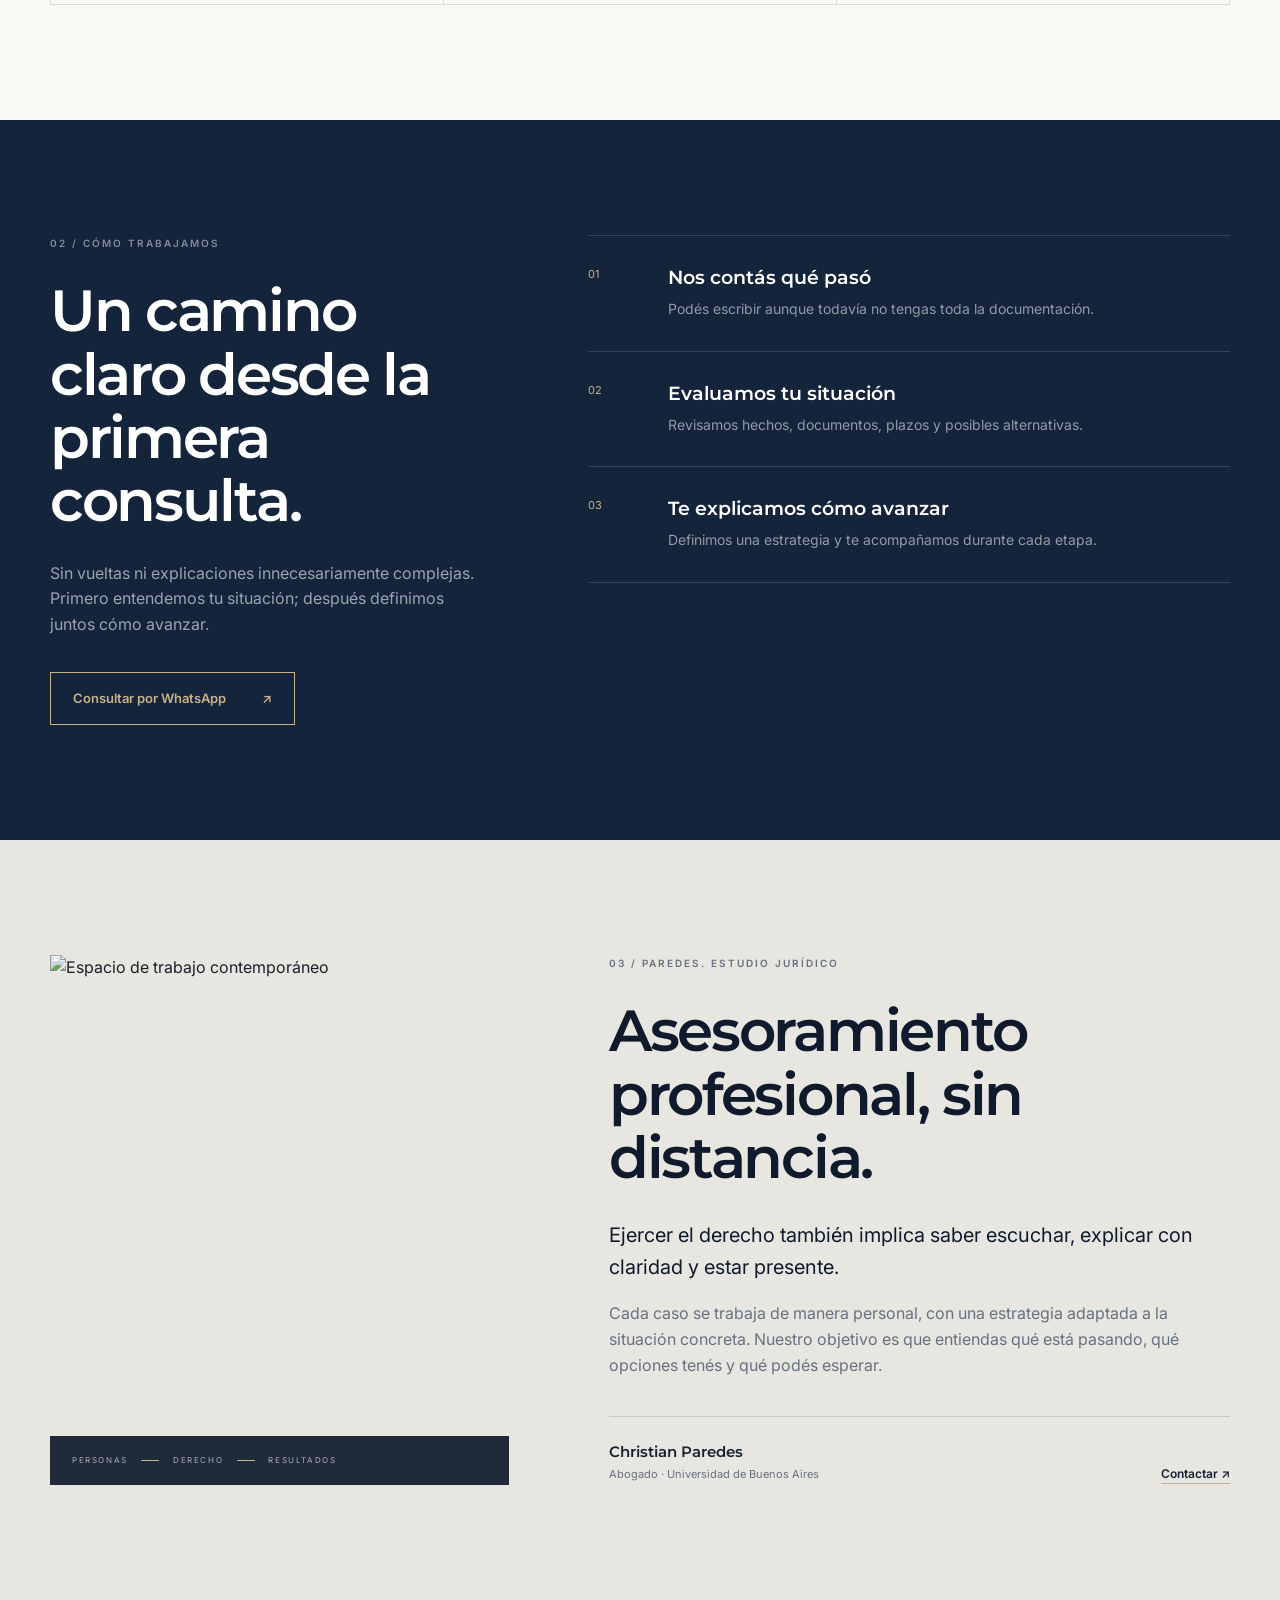
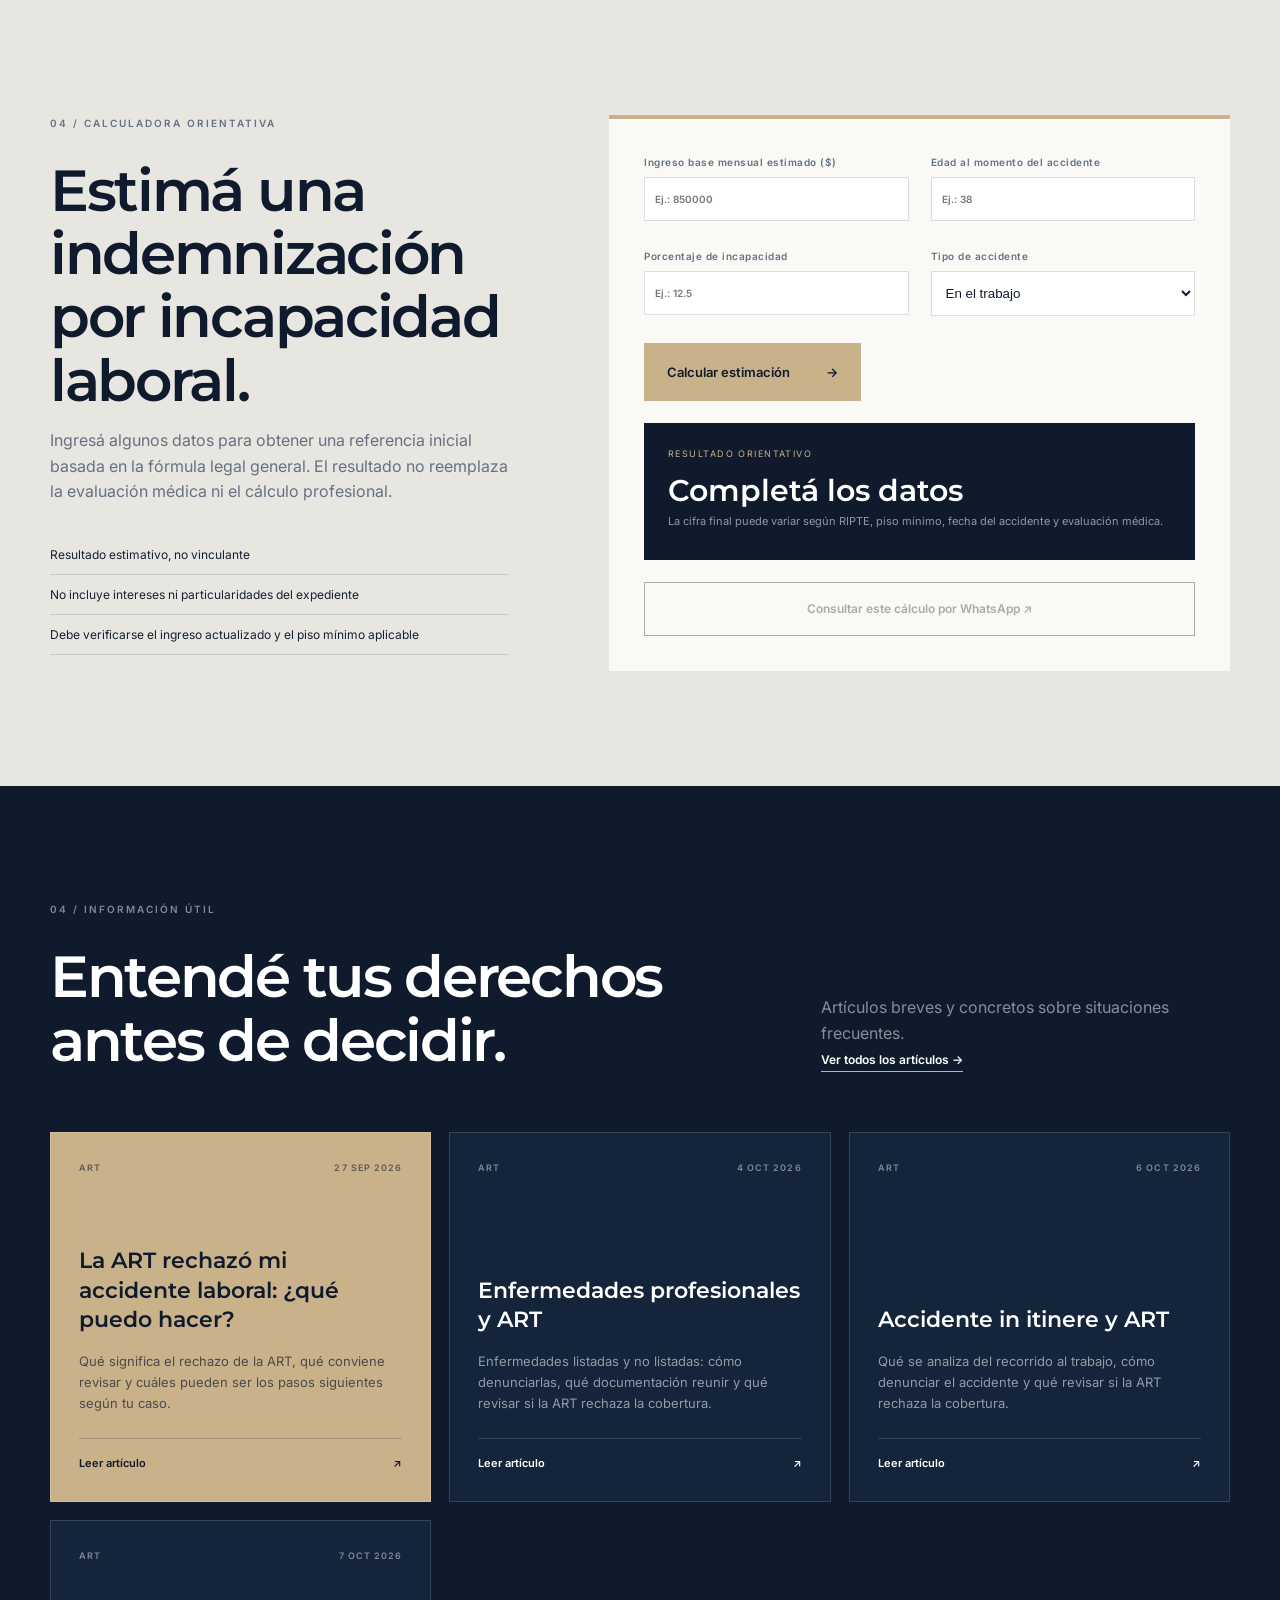
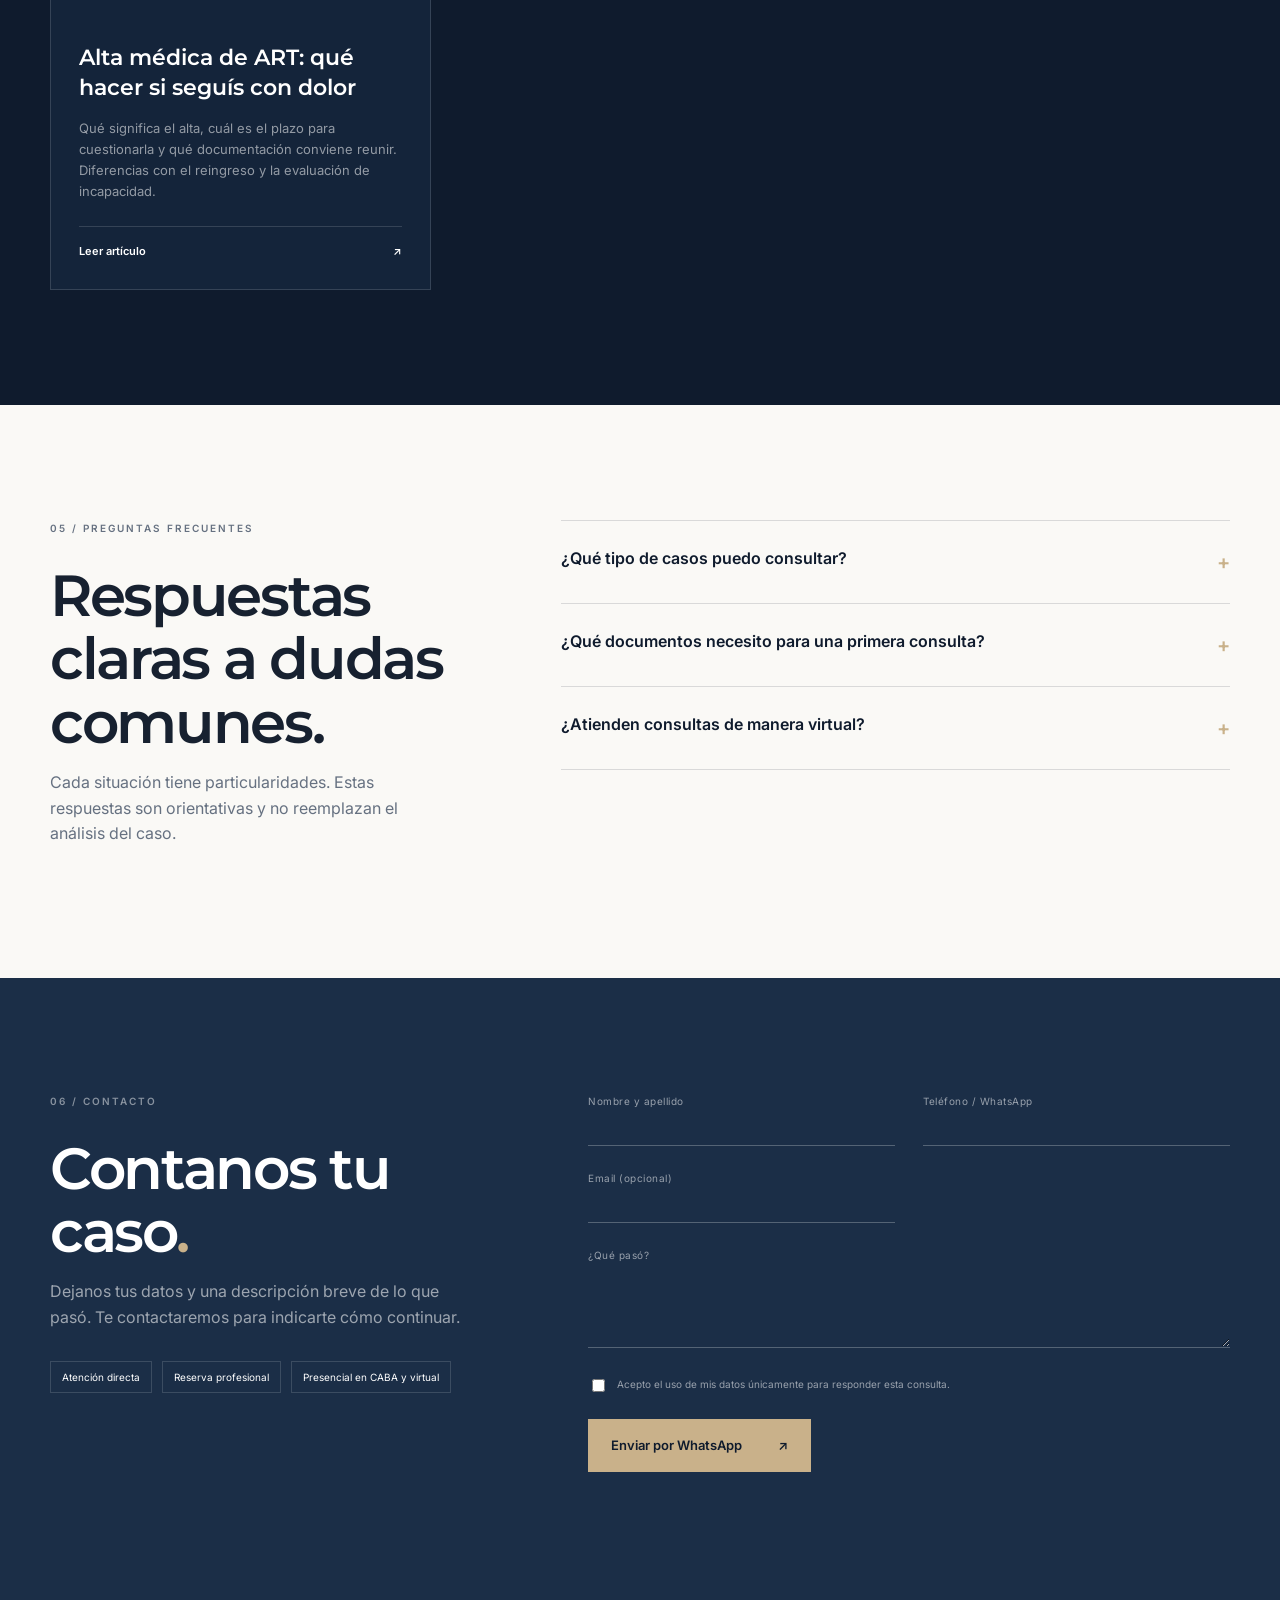
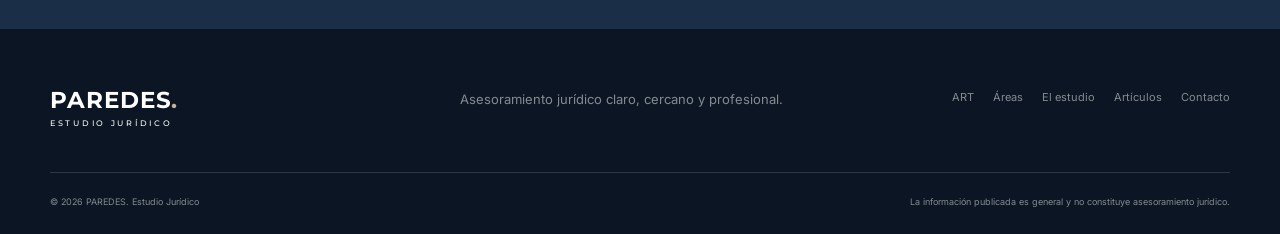
==== commit 1a4bcd02: "Publica articulo sobre alta medica de ART" ====
--- a/index.html
+++ b/index.html
@@ -254,6 +254,25 @@
         </a>
 
       </article>
+      <article class="article-card reveal">
+        <div class="article-meta">
+          <span>ART</span>
+          <time datetime="2026-10-07">7 OCT 2026</time>
+        </div>
+      
+        <h3>Alta médica de ART: qué hacer si seguís con dolor</h3>
+      
+        <p>
+          Qué significa el alta, cuál es el plazo para cuestionarla
+          y qué documentación conviene reunir. Diferencias con el
+          reingreso y la evaluación de incapacidad.
+        </p>
+      
+        <a class="article-link" href="/articulos/alta-medica-art/">
+          <span>Leer artículo</span>
+          <span aria-hidden="true">↗</span>
+        </a>
+      </article>
     </div>
 
   </div>
--- a/styles.css
+++ b/styles.css
@@ -49,3 +49,30 @@
 .floating-button:hover {
   background: #1EBE5D;
 }
+
+/* Menú móvil: fondo completo y navegación legible */
+@media (max-width: 950px) {
+    .header,
+    .header.scrolled {
+      height: 72px;
+      -webkit-backdrop-filter: none;
+      backdrop-filter: none;
+    }
+  
+    body.menu-open .header {
+      background: var(--navy);
+    }
+  
+    .navigation {
+      inset: 72px 0 auto;
+      height: calc(100vh - 72px);
+      height: calc(100dvh - 72px);
+      background: var(--navy);
+      overflow-y: auto;
+      overscroll-behavior: contain;
+    }
+  
+    .navigation > a {
+      flex-shrink: 0;
+    }
+  }
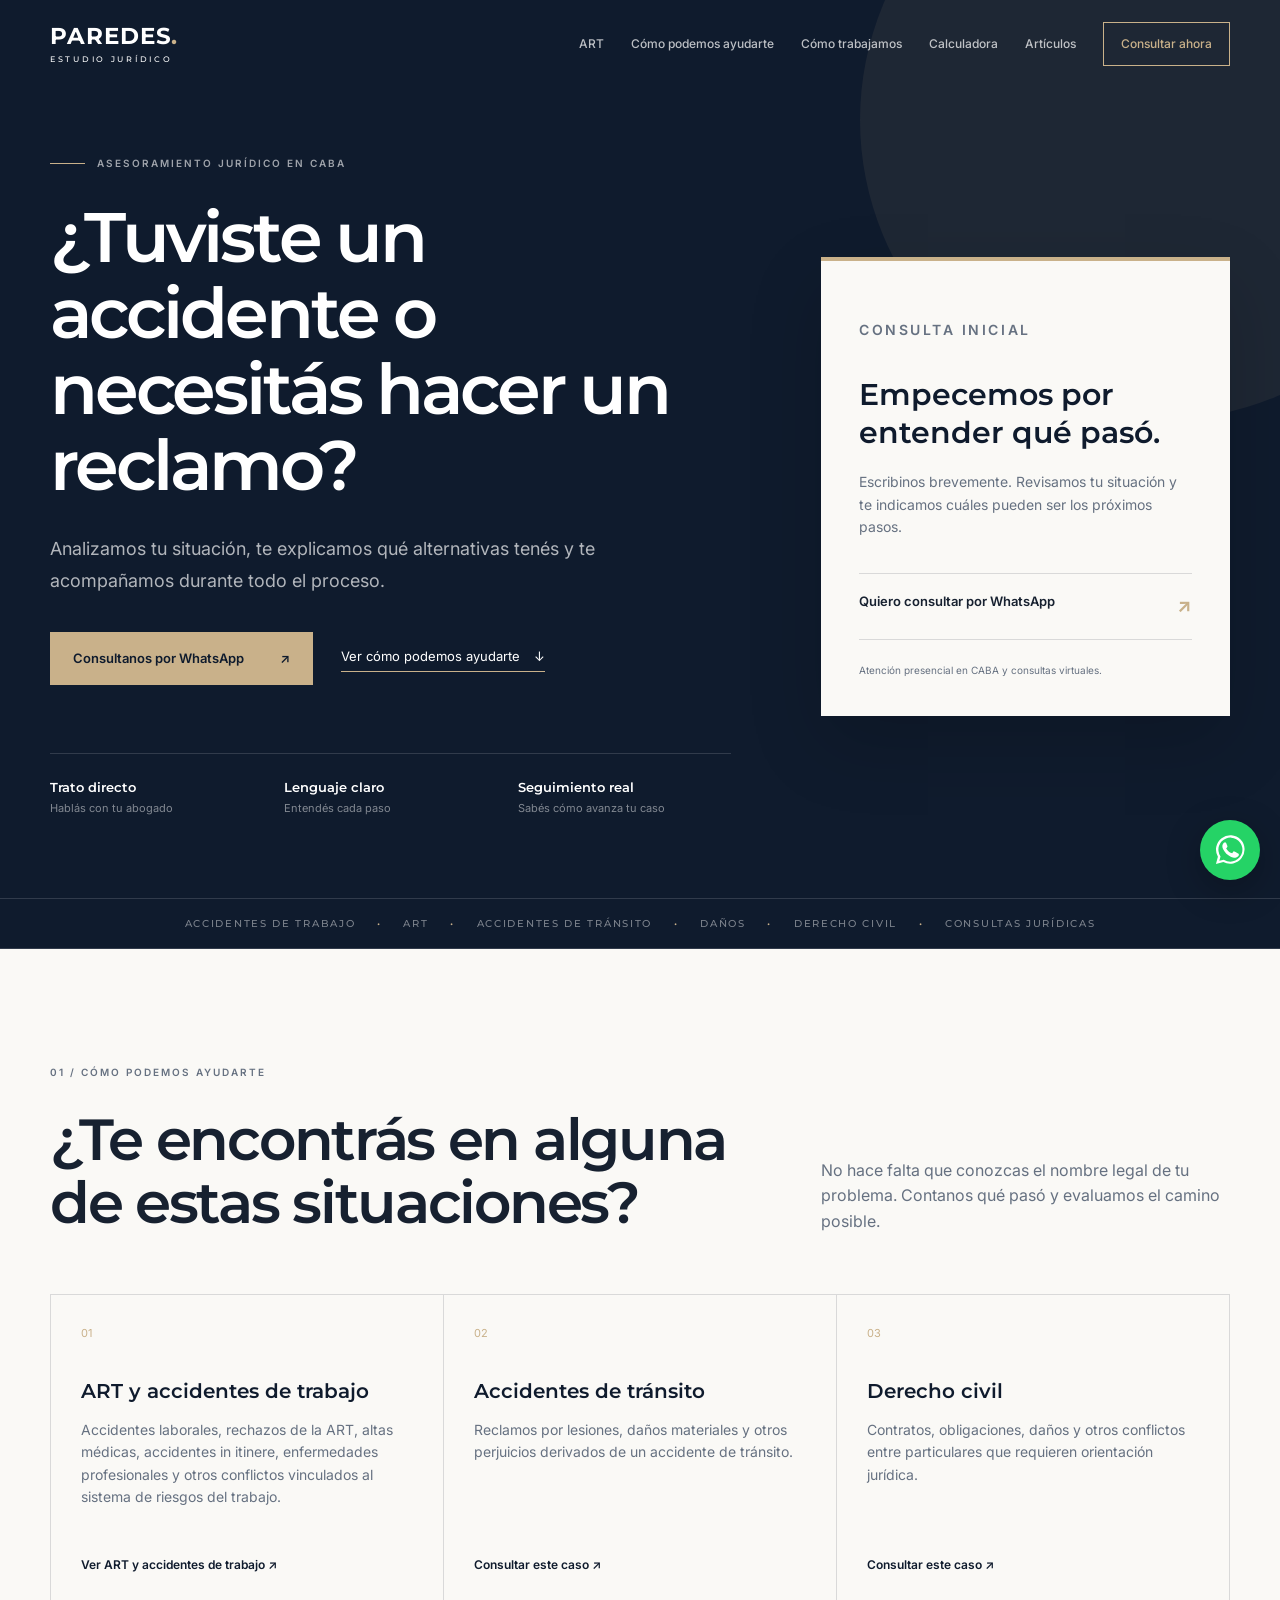
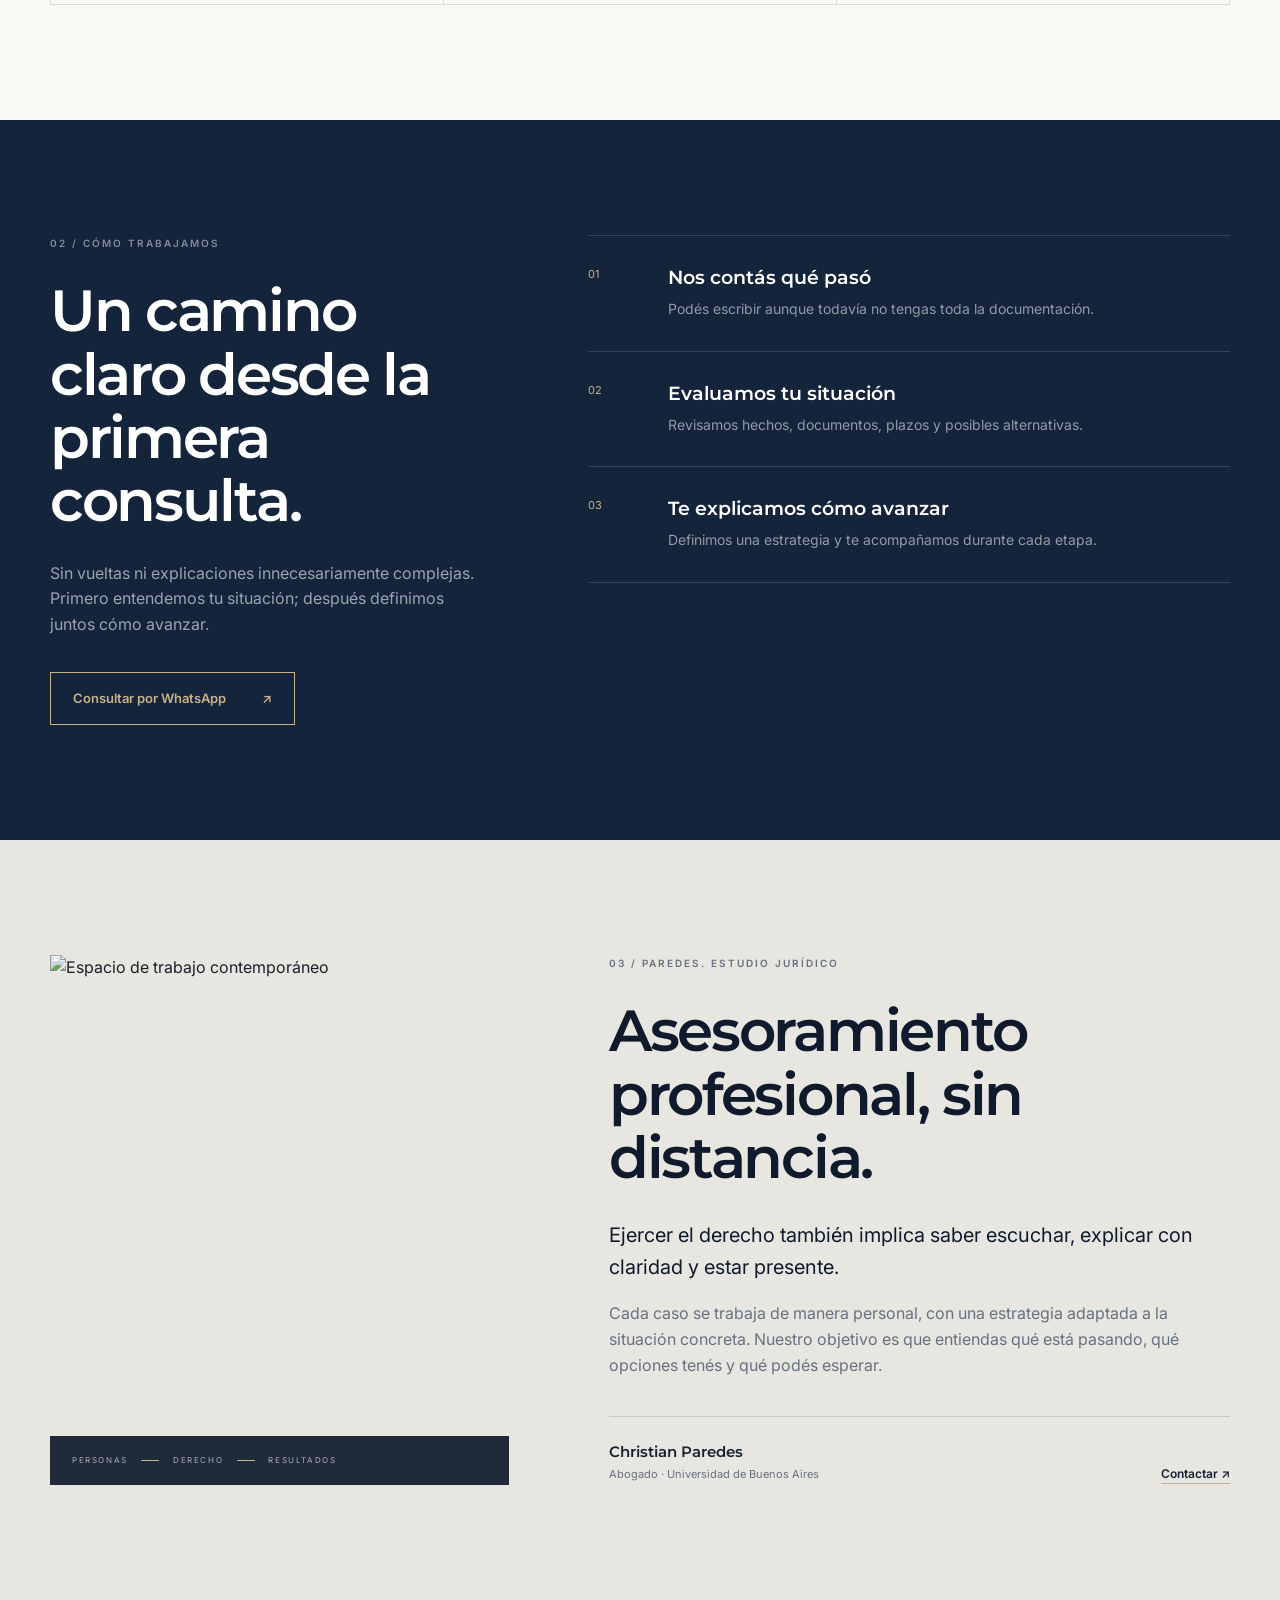
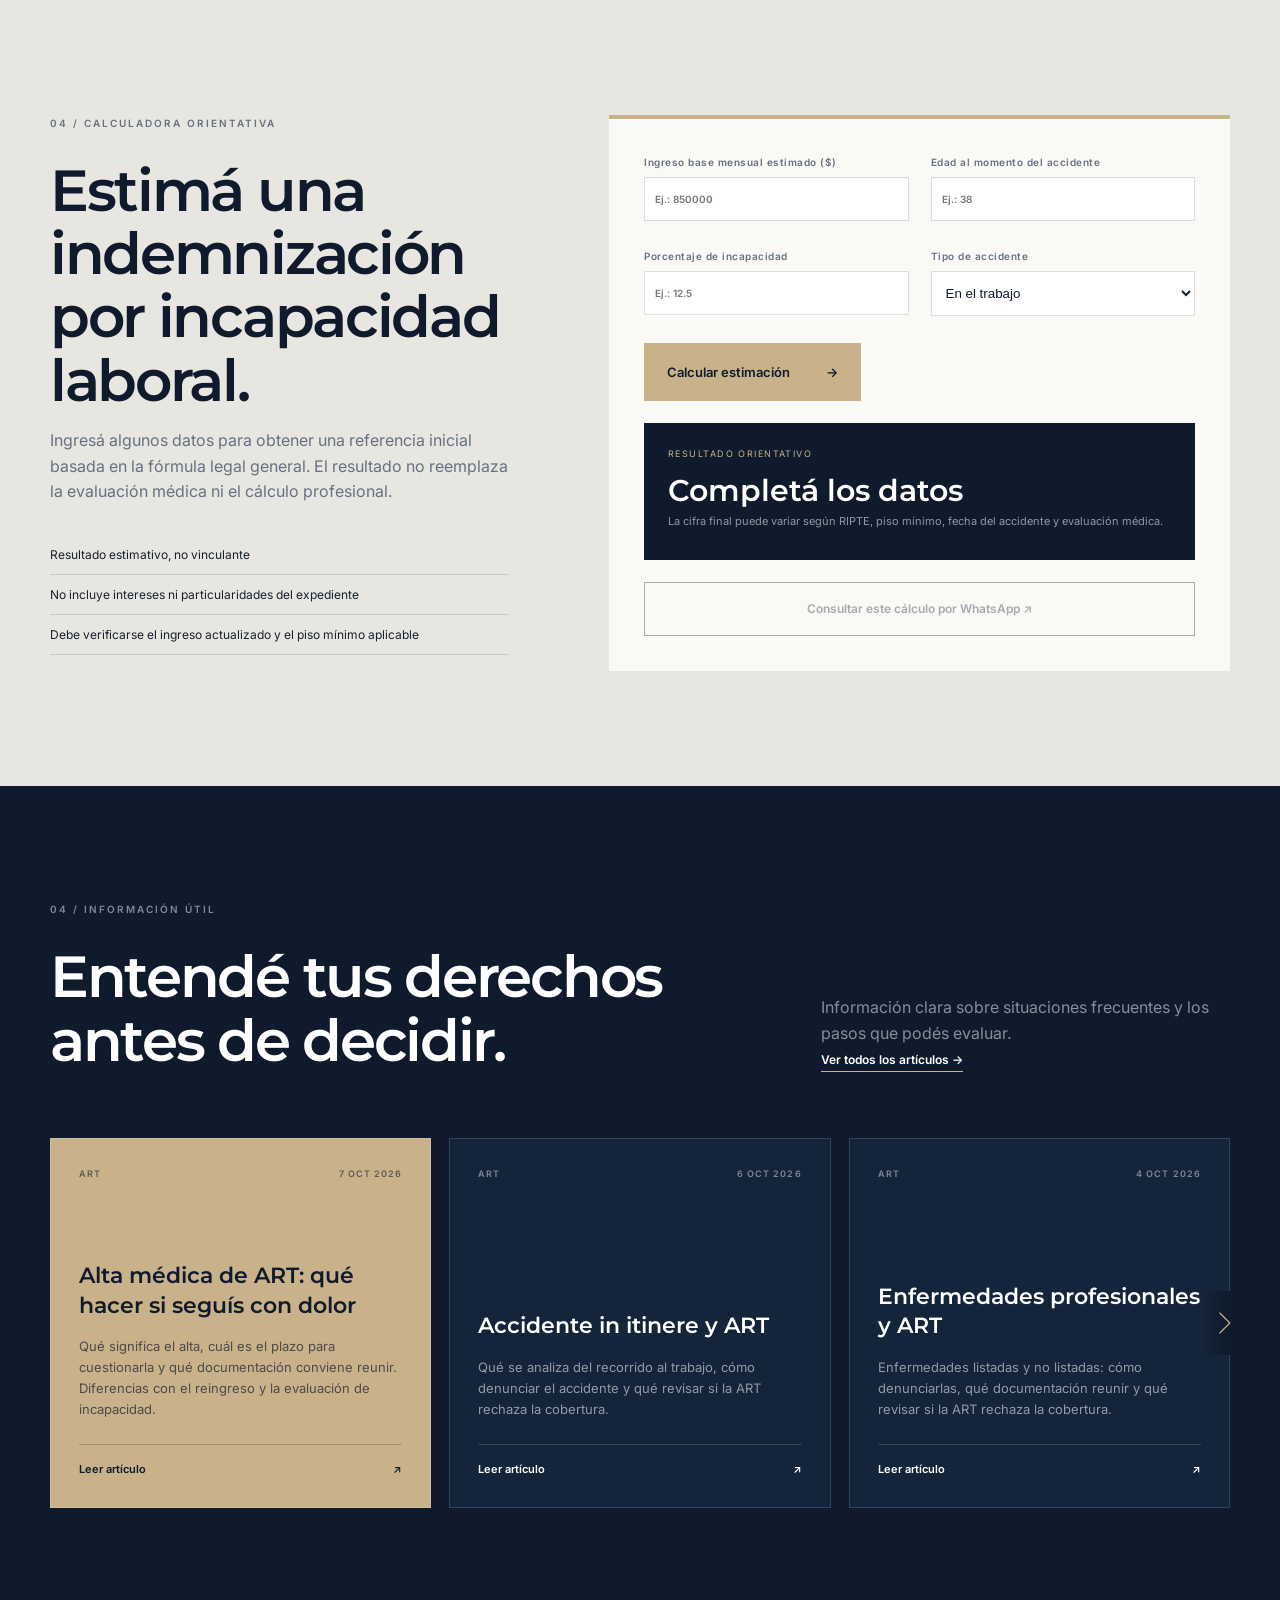
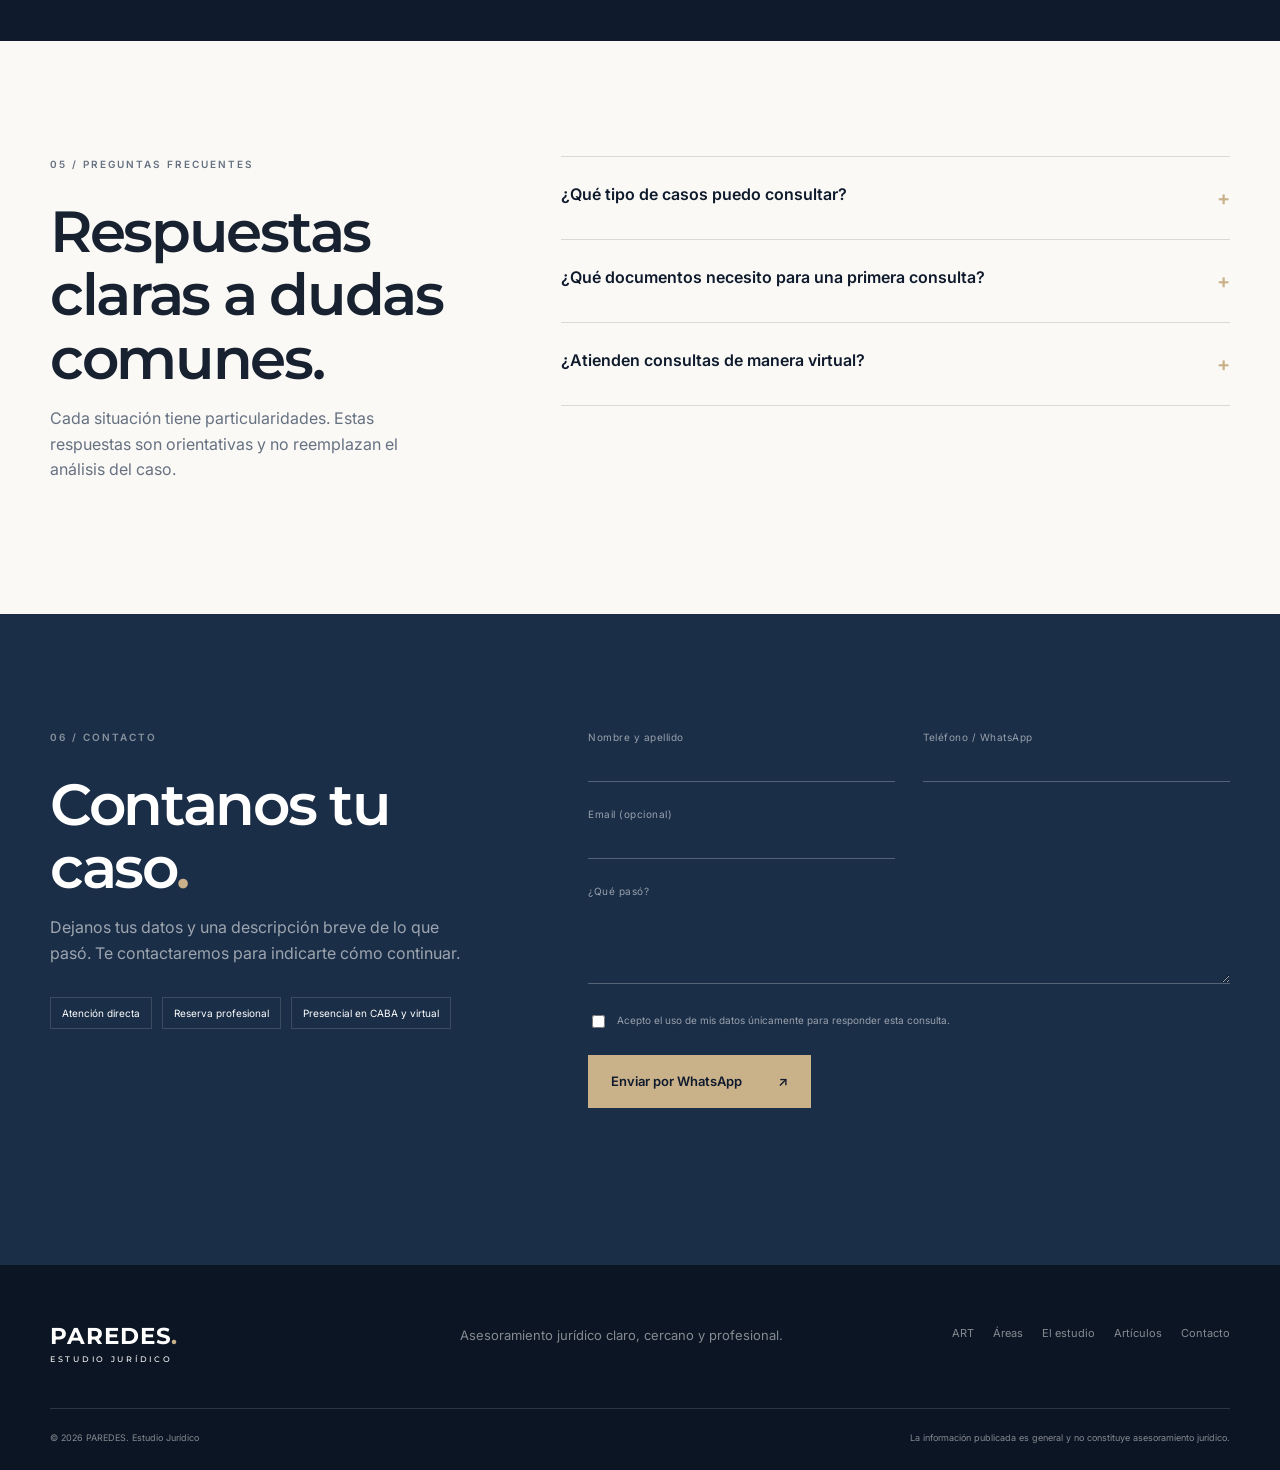
==== commit f7fcae66: "Agrega carrusel en home y destaca el articulo mas reciente" ====
--- a/index.html
+++ b/index.html
@@ -138,146 +138,148 @@
   <div class="container">
 
     <header class="section-head reveal">
-
       <div>
-        <p class="section-tag light">
-          04 / INFORMACIÓN ÚTIL
-        </p>
-
-        <h2>
-          Entendé tus derechos antes de decidir.
-        </h2>
+        <p class="section-tag light">04 / INFORMACIÓN ÚTIL</p>
+        <h2>Entendé tus derechos antes de decidir.</h2>
       </div>
 
       <div>
         <p>
-          Artículos breves y concretos sobre situaciones frecuentes.
+          Información clara sobre situaciones frecuentes y
+          los pasos que podés evaluar.
         </p>
 
-        <a
-          class="all-articles"
-          href="/articulos/"
-        >
+        <a class="all-articles" href="/articulos/">
           Ver todos los artículos →
         </a>
       </div>
-
     </header>
 
-
-    <div class="article-grid">
-
-      <article class="article-card featured reveal">
-
-        <div class="article-meta">
-      
-          <span>ART</span>
-      
-          <time datetime="2026-09-27">
-            27 SEP 2026
-          </time>
-      
-        </div>
-      
-        <h3>
-          La ART rechazó mi accidente laboral: ¿qué puedo hacer?
-        </h3>
-      
-        <p>
-          Qué significa el rechazo de la ART, qué conviene revisar
-          y cuáles pueden ser los pasos siguientes según tu caso.
-        </p>
-      
-        <a
-          class="article-link"
-          href="/articulos/rechazo-art/index.html"
-        >
-          <span>Leer artículo</span>
-          <span aria-hidden="true">↗</span>
-        </a>
-      
-      </article>
-
-      <article class="article-card reveal">
-
-        <div class="article-meta">
-          <span>ART</span>
-          <time datetime="2026-10-04">
-            4 OCT 2026
-          </time>
-        </div>
-
-        <h3>
-          Enfermedades profesionales y ART
-        </h3>
-
-        <p>
-          Enfermedades listadas y no listadas: cómo denunciarlas,
-          qué documentación reunir y qué revisar si la ART
-          rechaza la cobertura.
-        </p>
-
-        <a
-          class="article-link"
-          href="/articulos/enfermedades-profesionales/"
-        >
-          <span>Leer artículo</span>
-          <span aria-hidden="true">↗</span>
-        </a>
-
-      </article>
-
-      <article class="article-card reveal">
-
-        <div class="article-meta">
-          <span>ART</span>
-          <time datetime="2026-10-06">
-            6 OCT 2026
-          </time>
-        </div>
-
-        <h3>
-          Accidente in itinere y ART
-        </h3>
-
-        <p>
-          Qué se analiza del recorrido al trabajo, cómo denunciar
-          el accidente y qué revisar si la ART rechaza la cobertura.
-        </p>
-
-        <a
-          class="article-link"
-          href="/articulos/accidente-in-itinere/"
-        >
-          <span>Leer artículo</span>
-          <span aria-hidden="true">↗</span>
-        </a>
-
-      </article>
-      <article class="article-card reveal">
-        <div class="article-meta">
-          <span>ART</span>
-          <time datetime="2026-10-07">7 OCT 2026</time>
-        </div>
-      
-        <h3>Alta médica de ART: qué hacer si seguís con dolor</h3>
-      
-        <p>
-          Qué significa el alta, cuál es el plazo para cuestionarla
-          y qué documentación conviene reunir. Diferencias con el
-          reingreso y la evaluación de incapacidad.
-        </p>
-      
-        <a class="article-link" href="/articulos/alta-medica-art/">
-          <span>Leer artículo</span>
-          <span aria-hidden="true">↗</span>
-        </a>
-      </article>
+    <div class="articles-carousel-wrapper">
+
+      <div class="articles-carousel-controls" hidden>
+        <button
+  class="articles-carousel-button"
+  type="button"
+  data-articles-prev
+  aria-label="Ver artículos anteriores"
+  aria-controls="home-articles-track"
+>
+  <svg viewBox="0 0 24 40" aria-hidden="true">
+    <path d="M17 8 5 20l12 12"/>
+  </svg>
+</button>
+
+<button
+  class="articles-carousel-button"
+  type="button"
+  data-articles-next
+  aria-label="Ver artículos siguientes"
+  aria-controls="home-articles-track"
+>
+  <svg viewBox="0 0 24 40" aria-hidden="true">
+    <path d="m7 8 12 12L7 32"/>
+  </svg>
+</button>
+      </div>
+
+      <div
+        class="article-grid articles-carousel"
+        id="home-articles-track"
+        role="region"
+        aria-label="Artículos jurídicos. Desplazá para ver más."
+        tabindex="0"
+      >
+
+        <article class="article-card">
+          <div class="article-meta">
+            <span>ART</span>
+            <time datetime="2026-10-07">7 OCT 2026</time>
+          </div>
+
+          <h3>Alta médica de ART: qué hacer si seguís con dolor</h3>
+
+          <p>
+            Qué significa el alta, cuál es el plazo para cuestionarla
+            y qué documentación conviene reunir. Diferencias con el
+            reingreso y la evaluación de incapacidad.
+          </p>
+
+          <a class="article-link" href="/articulos/alta-medica-art/">
+            <span>Leer artículo</span>
+            <span aria-hidden="true">↗</span>
+          </a>
+        </article>
+
+        <article class="article-card">
+          <div class="article-meta">
+            <span>ART</span>
+            <time datetime="2026-10-06">6 OCT 2026</time>
+          </div>
+
+          <h3>Accidente in itinere y ART</h3>
+
+          <p>
+            Qué se analiza del recorrido al trabajo, cómo denunciar
+            el accidente y qué revisar si la ART rechaza la cobertura.
+          </p>
+
+          <a
+            class="article-link"
+            href="/articulos/accidente-in-itinere/"
+          >
+            <span>Leer artículo</span>
+            <span aria-hidden="true">↗</span>
+          </a>
+        </article>
+
+        <article class="article-card">
+          <div class="article-meta">
+            <span>ART</span>
+            <time datetime="2026-10-04">4 OCT 2026</time>
+          </div>
+
+          <h3>Enfermedades profesionales y ART</h3>
+
+          <p>
+            Enfermedades listadas y no listadas: cómo denunciarlas,
+            qué documentación reunir y qué revisar si la ART
+            rechaza la cobertura.
+          </p>
+
+          <a
+            class="article-link"
+            href="/articulos/enfermedades-profesionales/"
+          >
+            <span>Leer artículo</span>
+            <span aria-hidden="true">↗</span>
+          </a>
+        </article>
+
+        <article class="article-card">
+          <div class="article-meta">
+            <span>ART</span>
+            <time datetime="2026-09-27">27 SEP 2026</time>
+          </div>
+
+          <h3>La ART rechazó mi accidente laboral: ¿qué puedo hacer?</h3>
+
+          <p>
+            Qué significa el rechazo de la ART, qué conviene revisar
+            y cuáles pueden ser los pasos siguientes según tu caso.
+          </p>
+
+          <a class="article-link" href="/articulos/rechazo-art/">
+            <span>Leer artículo</span>
+            <span aria-hidden="true">↗</span>
+          </a>
+        </article>
+
+      </div>
     </div>
 
   </div>
 </section>
-
 <section class="section faq" id="preguntas"><div class="container faq-layout">
   <div class="faq-intro reveal"><p class="section-tag">05 / PREGUNTAS FRECUENTES</p><h2>Respuestas claras a dudas comunes.</h2><p>Cada situación tiene particularidades. Estas respuestas son orientativas y no reemplazan el análisis del caso.</p></div>
   <div class="accordion reveal">
--- a/styles.css
+++ b/styles.css
@@ -76,3 +76,243 @@
       flex-shrink: 0;
     }
   }
+  /* ======================================================
+   CARRUSEL DE ARTÍCULOS DE LA HOME
+   ====================================================== */
+
+/* Controles */
+#articulos .articles-carousel-controls {
+  display: flex;
+  justify-content: flex-end;
+  gap: 10px;
+  margin-bottom: 18px;
+}
+
+#articulos .articles-carousel-controls[hidden] {
+  display: none;
+}
+
+#articulos .articles-carousel-button {
+  display: inline-flex;
+  align-items: center;
+  justify-content: center;
+  width: 46px;
+  height: 46px;
+  padding: 0;
+  border: 1px solid var(--sand);
+  background: transparent;
+  color: var(--sand);
+  font-size: 24px;
+  cursor: pointer;
+  transition: background .2s, color .2s;
+}
+
+#articulos .articles-carousel-button:hover:not(:disabled) {
+  background: var(--sand);
+  color: var(--navy);
+}
+
+#articulos .articles-carousel-button:disabled {
+  opacity: .3;
+  cursor: default;
+}
+
+/* Tres tarjetas visibles en escritorio */
+#articulos .articles-carousel {
+  display: grid;
+  grid-template-columns: none;
+  grid-auto-flow: column;
+  grid-auto-columns: calc((100% - 36px) / 3);
+  align-items: stretch;
+  gap: 18px;
+  overflow-x: auto;
+  padding: 6px 0 18px;
+  scroll-snap-type: x mandatory;
+  overscroll-behavior-x: contain;
+  scrollbar-width: thin;
+  scrollbar-color: var(--sand) var(--navy2);
+}
+
+#articulos .articles-carousel > .article-card {
+  min-width: 0;
+  scroll-snap-align: start;
+  overflow-wrap: break-word;
+}
+
+/* Barra de desplazamiento */
+#articulos .articles-carousel::-webkit-scrollbar {
+  height: 6px;
+}
+
+#articulos .articles-carousel::-webkit-scrollbar-track {
+  background: var(--navy2);
+}
+
+#articulos .articles-carousel::-webkit-scrollbar-thumb {
+  background: var(--sand);
+  border-radius: 6px;
+}
+
+/* Navegación con teclado */
+#articulos .articles-carousel:focus-visible {
+  outline: 2px solid var(--sand);
+  outline-offset: -2px;
+}
+
+#articulos .articles-carousel-button:focus-visible,
+#articulos .articles-carousel .article-link:focus-visible {
+  outline: 2px solid currentColor;
+  outline-offset: 4px;
+}
+
+/* La primera tarjeta siempre tiene color arena */
+#home-articles-track > .article-card:first-child {
+  background: var(--sand);
+  color: var(--navy);
+}
+
+#home-articles-track > .article-card:first-child .article-meta {
+  color: rgba(15, 27, 45, .58);
+}
+
+#home-articles-track > .article-card:first-child p {
+  color: rgba(15, 27, 45, .68);
+}
+
+#home-articles-track > .article-card:first-child .article-link {
+  border-color: rgba(15, 27, 45, .2);
+}
+
+/* Dos tarjetas visibles en tablet */
+@media (max-width: 950px) {
+  #articulos .articles-carousel {
+    grid-auto-columns: calc((100% - 18px) / 2);
+  }
+}
+
+/* Una tarjeta y parte de la siguiente en celular */
+@media (max-width: 640px) {
+  #articulos .articles-carousel {
+    grid-auto-columns: 86%;
+  }
+
+  #articulos .articles-carousel > .article-card {
+    padding: 24px;
+  }
+}
+/* Flechas minimalistas sobre los bordes del carrusel */
+
+#articulos .articles-carousel-wrapper {
+  position: relative;
+}
+
+#articulos .articles-carousel-controls {
+  position: absolute;
+  inset: 0;
+  z-index: 2;
+  display: block;
+  margin: 0;
+  pointer-events: none;
+}
+
+#articulos .articles-carousel-controls[hidden] {
+  display: none;
+}
+
+#articulos .articles-carousel-button {
+  position: absolute;
+  top: calc(50% - 6px);
+  transform: translateY(-50%);
+  display: flex;
+  align-items: center;
+  justify-content: center;
+  width: 44px;
+  height: 64px;
+  padding: 0;
+  border: 0;
+  border-radius: 0;
+  background: transparent;
+  color: var(--sand);
+  box-shadow: none;
+  cursor: pointer;
+  pointer-events: auto;
+  transition: color .2s;
+}
+
+#articulos .articles-carousel-button svg {
+  display: block;
+  width: 20px;
+  height: 34px;
+  fill: none;
+  stroke: currentColor;
+  stroke-width: 1.4;
+  stroke-linecap: round;
+  stroke-linejoin: round;
+}
+
+#articulos [data-articles-prev] {
+  left: -16px;
+  background: linear-gradient(
+    to right,
+    var(--navy) 45%,
+    transparent
+  );
+}
+
+#articulos [data-articles-next] {
+  right: -16px;
+  background: linear-gradient(
+    to left,
+    var(--navy) 45%,
+    transparent
+  );
+}
+
+#articulos .articles-carousel-button:hover:not(:disabled) {
+  color: var(--white);
+}
+
+#articulos .articles-carousel-button:disabled {
+  visibility: hidden;
+  pointer-events: none;
+}
+
+@media (max-width: 640px) {
+  #articulos [data-articles-prev] {
+    left: -8px;
+  }
+
+  #articulos [data-articles-next] {
+    right: -8px;
+  }
+}
+/* Ocultar la barra y conservar el desplazamiento */
+#articulos .articles-carousel {
+  scrollbar-width: none;
+}
+
+#articulos .articles-carousel::-webkit-scrollbar {
+  display: none;
+}
+/* Evitar que el gesto salte varias tarjetas */
+#articulos .articles-carousel > .article-card {
+  scroll-snap-stop: always;
+}
+/* Primera tarjeta del índice destacada automáticamente */
+
+.articles-index-grid > .article-card:first-child {
+  background: var(--sand);
+  color: var(--navy);
+}
+
+.articles-index-grid > .article-card:first-child .article-meta {
+  color: rgba(15, 27, 45, .58);
+}
+
+.articles-index-grid > .article-card:first-child p {
+  color: rgba(15, 27, 45, .68);
+}
+
+.articles-index-grid > .article-card:first-child .article-link {
+  border-color: rgba(15, 27, 45, .2);
+}
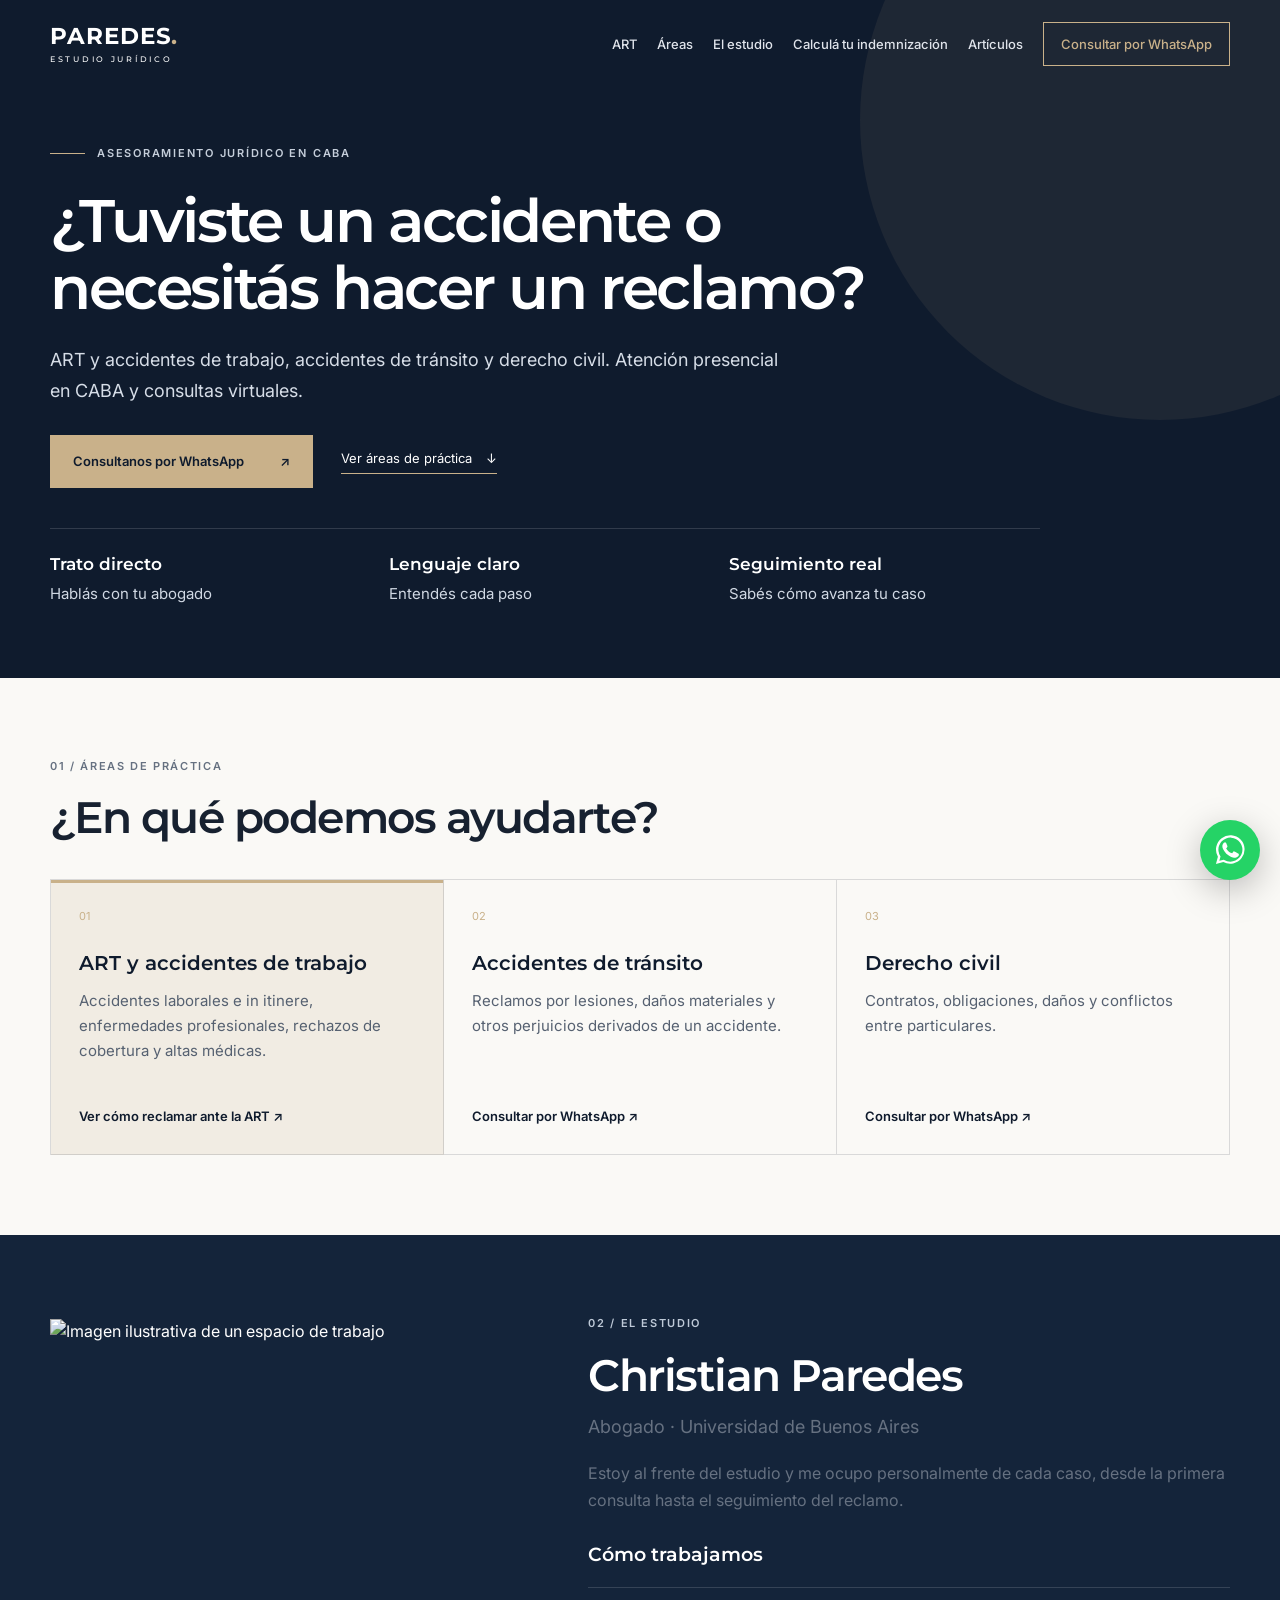
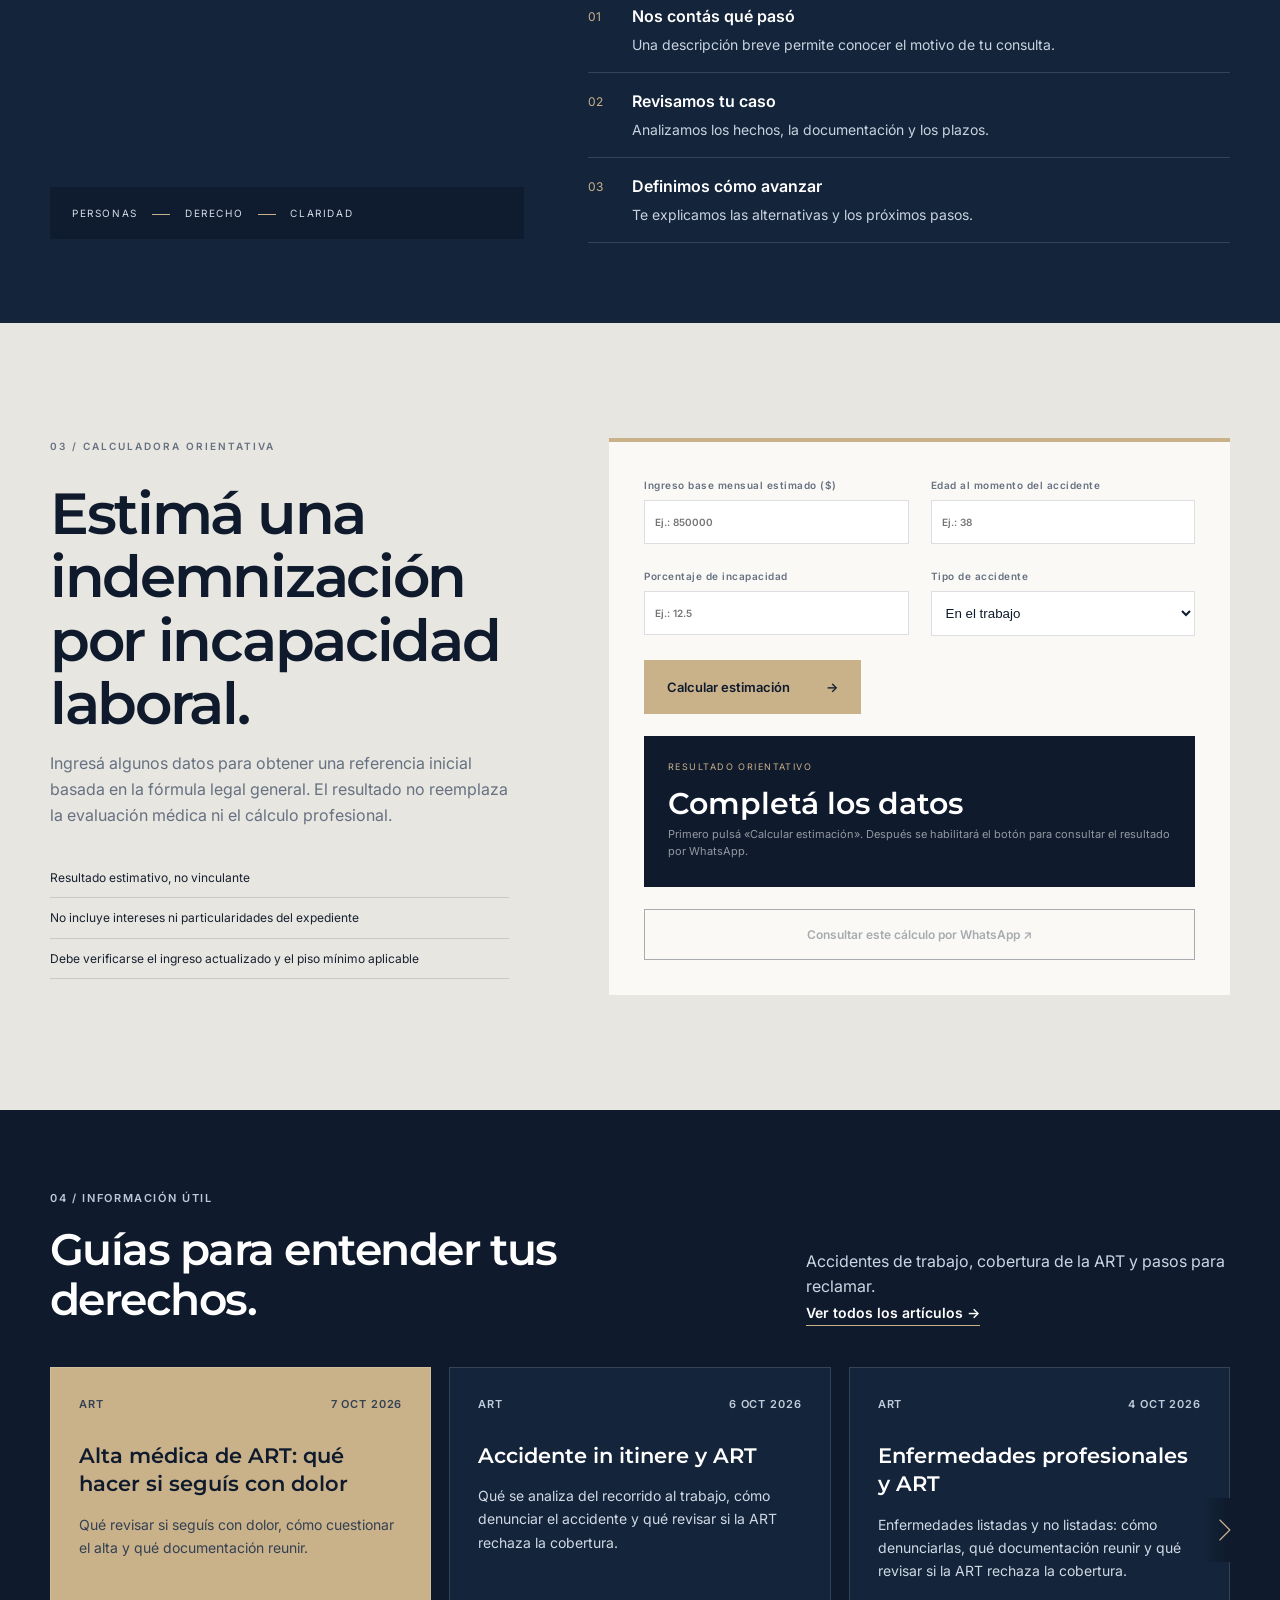
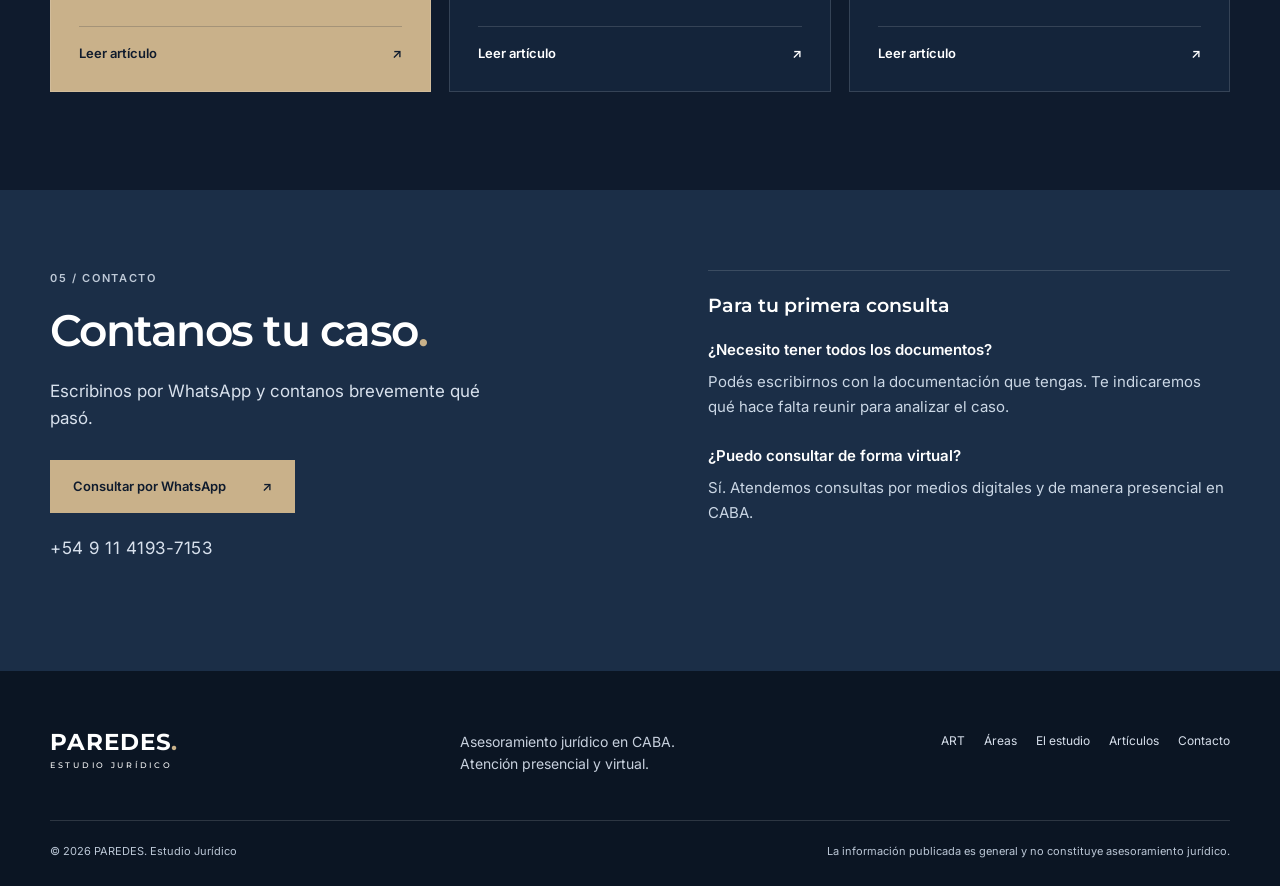
==== commit 2de5a60e: "Simplifica la home y mejora el contacto por WhatsApp" ====
--- a/index.html
+++ b/index.html
@@ -29,7 +29,7 @@
 <meta name="twitter:title" content="PAREDES. | Estudio Jurídico">
 <meta name="twitter:description" content="PAREDES. Estudio Jurídico. Accidentes de trabajo, ART, accidentes de tránsito y derecho civil en CABA.">
   <link rel="preconnect" href="https://fonts.googleapis.com"><link rel="preconnect" href="https://fonts.gstatic.com" crossorigin>
-  <link href="https://fonts.googleapis.com/css2?family=Inter:wght@400;500;600&family=Montserrat:wght@500;600;700&display=swap" rel="stylesheet"><link rel="stylesheet" href="styles.css">
+  <link href="https://fonts.googleapis.com/css2?family=Inter:wght@400;500;600&family=Montserrat:wght@500;600;700&display=swap" rel="stylesheet"><link rel="stylesheet" href="styles.css?v=20261007-home">
   <style>
   .calculator{background:var(--gray)}.calculator-layout{display:grid;grid-template-columns:.85fr 1.15fr;gap:100px}.calculator-copy h2{margin:0;color:var(--navy);font:600 clamp(38px,4.5vw,58px)/1.1 Montserrat;letter-spacing:-.04em}.calculator-copy>p:not(.section-tag){color:var(--muted)}.calculator-copy ul{padding:0;list-style:none;margin-top:30px}.calculator-copy li{padding:10px 0;border-bottom:1px solid var(--ld);font-size:12px}.calculator-form{display:grid;grid-template-columns:1fr 1fr;gap:22px;padding:35px;background:var(--ivory);border-top:4px solid var(--sand)}.calculator-form label{font-size:10px;font-weight:600;color:var(--muted);letter-spacing:.05em}.calculator-form input,.calculator-form select{width:100%;margin-top:7px;padding:13px 10px;border:1px solid var(--ld);border-radius:0;background:#fff;color:var(--navy);outline:none}.calculator-form input:focus,.calculator-form select:focus{border-color:var(--sand)}.calculator-form .button,.calculator-result,.calculator-whatsapp{grid-column:1/-1}.calculator-form .button{justify-self:start}.calculator-result{padding:24px;background:var(--navy);color:#fff}.calculator-result span{display:block;color:var(--sand);font-size:9px;letter-spacing:.16em}.calculator-result strong{display:block;margin:10px 0 4px;font:600 30px Montserrat}.calculator-result p{margin:0;color:rgba(255,255,255,.55);font-size:11px}.calculator-whatsapp{padding:14px;border:1px solid var(--navy);background:transparent;color:var(--navy);font-size:12px;font-weight:600;cursor:pointer}.calculator-whatsapp:disabled{opacity:.35;cursor:not-allowed}@media(max-width:950px){.calculator-layout{grid-template-columns:1fr;gap:50px}}@media(max-width:640px){.calculator-form{grid-template-columns:1fr;padding:25px}.calculator-form label{grid-column:1/-1}}
   </style>
@@ -57,79 +57,113 @@
     }
     </script>
 </head>
-<body>
-<a class="skip-link" href="#contenido">Saltar al contenido</a>
-<header class="header" id="inicio"><div class="container header-inner">
-  <a class="brand" href="#inicio" aria-label="Paredes Estudio Jurídico, inicio"><span class="brand-name">PAREDES<span>.</span></span><span class="brand-subtitle">ESTUDIO JURÍDICO</span></a>
-  <button class="menu-button" type="button" aria-label="Abrir menú" aria-expanded="false" aria-controls="navigation"><span></span><span></span></button>
-  <nav class="navigation" id="navigation"><a href="/art/">ART</a><a href="#casos">Cómo podemos ayudarte</a><a href="#proceso">Cómo trabajamos</a><a href="#calculadora">Calculadora</a><a href="/articulos/">Artículos</a><a class="nav-contact whatsapp-link" href="#">Consultar ahora</a></nav>
-</div></header>
-<main id="contenido">
-<section class="hero"><div class="hero-glow"></div><div class="container hero-layout">
-  <div class="hero-content reveal"><p class="overline"><span></span> ASESORAMIENTO JURÍDICO EN CABA</p><h1>¿Tuviste un accidente o necesitás hacer un reclamo?</h1><p class="hero-lead">Analizamos tu situación, te explicamos qué alternativas tenés y te acompañamos durante todo el proceso.</p>
-    <div class="hero-actions"><a class="button button-sand whatsapp-link" href="#">Consultanos por WhatsApp <span>↗</span></a><a class="link-light" href="#casos">Ver cómo podemos ayudarte <span>↓</span></a></div>
-    <div class="hero-trust"><div><strong>Trato directo</strong><span>Hablás con tu abogado</span></div><div><strong>Lenguaje claro</strong><span>Entendés cada paso</span></div><div><strong>Seguimiento real</strong><span>Sabés cómo avanza tu caso</span></div></div>
-  </div>
-  <aside class="hero-card reveal"><p class="card-kicker">CONSULTA INICIAL</p><h2>Empecemos por entender qué pasó.</h2><p>Escribinos brevemente. Revisamos tu situación y te indicamos cuáles pueden ser los próximos pasos.</p><a class="card-action whatsapp-link" href="#"><span>Quiero consultar por WhatsApp</span><strong>↗</strong></a><small>Atención presencial en CABA y consultas virtuales.</small></aside>
-</div><div class="ticker"><div>ACCIDENTES DE TRABAJO <i>•</i> ART <i>•</i> ACCIDENTES DE TRÁNSITO <i>•</i> DAÑOS <i>•</i> DERECHO CIVIL <i>•</i> CONSULTAS JURÍDICAS</div></div></section>
-
-<section class="section cases" id="casos"><div class="container">
-  <header class="section-head reveal"><div><p class="section-tag">01 / CÓMO PODEMOS AYUDARTE</p><h2>¿Te encontrás en alguna de estas situaciones?</h2></div><p>No hace falta que conozcas el nombre legal de tu problema. Contanos qué pasó y evaluamos el camino posible.</p></header>
-  <div class="case-grid">
-
-    <article class="case-card reveal">
-      <span>01</span>
-      <h3>ART y accidentes de trabajo</h3>
-      <p>
-        Accidentes laborales, rechazos de la ART, altas médicas,
-        accidentes in itinere, enfermedades profesionales y otros
-        conflictos vinculados al sistema de riesgos del trabajo.
-      </p>
-      <a href="/art/">Ver ART y accidentes de trabajo ↗</a>
-    </article>
-  
-    <article class="case-card reveal">
-      <span>02</span>
-      <h3>Accidentes de tránsito</h3>
-      <p>
-        Reclamos por lesiones, daños materiales y otros perjuicios
-        derivados de un accidente de tránsito.
-      </p>
-      <a href="#contacto">Consultar este caso ↗</a>
-    </article>
-  
-    <article class="case-card reveal">
-      <span>03</span>
-      <h3>Derecho civil</h3>
-      <p>
-        Contratos, obligaciones, daños y otros conflictos entre
-        particulares que requieren orientación jurídica.
-      </p>
-      <a href="#contacto">Consultar este caso ↗</a>
-    </article>
-  
-  </div>
-</div></section>
-
-<section class="section process" id="proceso"><div class="container process-layout">
-  <div class="process-intro reveal"><p class="section-tag light">02 / CÓMO TRABAJAMOS</p><h2>Un camino claro desde la primera consulta.</h2><p>Sin vueltas ni explicaciones innecesariamente complejas. Primero entendemos tu situación; después definimos juntos cómo avanzar.</p><a class="button button-outline whatsapp-link" href="#">Consultar por WhatsApp <span>↗</span></a></div>
-  <div class="steps"><article class="step reveal"><span>01</span><div><h3>Nos contás qué pasó</h3><p>Podés escribir aunque todavía no tengas toda la documentación.</p></div></article><article class="step reveal"><span>02</span><div><h3>Evaluamos tu situación</h3><p>Revisamos hechos, documentos, plazos y posibles alternativas.</p></div></article><article class="step reveal"><span>03</span><div><h3>Te explicamos cómo avanzar</h3><p>Definimos una estrategia y te acompañamos durante cada etapa.</p></div></article></div>
-</div></section>
-
-<section class="section about" id="estudio"><div class="container about-layout">
-  <div class="about-photo reveal"><img src="https://images.unsplash.com/photo-1497366811353-6870744d04b2?auto=format&fit=crop&w=1200&q=85" alt="Espacio de trabajo contemporáneo" width="900" height="1050"><p>PERSONAS <span></span> DERECHO <span></span> RESULTADOS</p></div>
-  <div class="about-copy reveal"><p class="section-tag">03 / PAREDES. ESTUDIO JURÍDICO</p><h2>Asesoramiento profesional, sin distancia.</h2><p class="about-lead">Ejercer el derecho también implica saber escuchar, explicar con claridad y estar presente.</p><p>Cada caso se trabaja de manera personal, con una estrategia adaptada a la situación concreta. Nuestro objetivo es que entiendas qué está pasando, qué opciones tenés y qué podés esperar.</p><div class="lawyer"><div><strong>Christian Paredes</strong><span>Abogado · Universidad de Buenos Aires</span></div><a href="#contacto">Contactar ↗</a></div></div>
-</div></section>
+<body class="home-page">
+  <a class="skip-link" href="#contenido">Saltar al contenido</a>
+
+  <header class="header" id="inicio">
+    <div class="container header-inner">
+      <a class="brand" href="#inicio" aria-label="Paredes Estudio Jurídico, inicio">
+        <span class="brand-name">PAREDES<span>.</span></span>
+        <span class="brand-subtitle">ESTUDIO JURÍDICO</span>
+      </a>
+      <button class="menu-button" type="button" aria-label="Abrir menú" aria-expanded="false" aria-controls="navigation">
+        <span></span><span></span>
+      </button>
+      <nav class="navigation" id="navigation" aria-label="Navegación principal">
+        <a href="/art/">ART</a>
+        <a href="#casos">Áreas</a>
+        <a href="#estudio">El estudio</a>
+        <a href="#calculadora">Calculá tu indemnización</a>
+        <a href="/articulos/">Artículos</a>
+        <a class="nav-contact whatsapp-link" href="https://wa.me/5491141937153?text=Hola%2C%20quisiera%20realizar%20una%20consulta%20con%20PAREDES.%20Estudio%20Jur%C3%ADdico." target="_blank" rel="noopener noreferrer">Consultar por WhatsApp</a>
+      </nav>
+    </div>
+  </header>
+
+  <main id="contenido">
+    <section class="hero">
+      <div class="hero-glow" aria-hidden="true"></div>
+      <div class="container hero-layout">
+        <div class="hero-content reveal">
+          <p class="overline"><span aria-hidden="true"></span> ASESORAMIENTO JURÍDICO EN CABA</p>
+          <h1>¿Tuviste un accidente o necesitás hacer un reclamo?</h1>
+          <p class="hero-lead">ART y accidentes de trabajo, accidentes de tránsito y derecho civil. Atención presencial en CABA y consultas virtuales.</p>
+          <div class="hero-actions">
+            <a class="button button-sand whatsapp-link" href="https://wa.me/5491141937153?text=Hola%2C%20quisiera%20realizar%20una%20consulta%20con%20PAREDES.%20Estudio%20Jur%C3%ADdico." target="_blank" rel="noopener noreferrer">Consultanos por WhatsApp <span aria-hidden="true">↗</span></a>
+            <a class="link-light" href="#casos">Ver áreas de práctica <span aria-hidden="true">↓</span></a>
+          </div>
+          <div class="hero-trust">
+            <div><strong>Trato directo</strong><span>Hablás con tu abogado</span></div>
+            <div><strong>Lenguaje claro</strong><span>Entendés cada paso</span></div>
+            <div><strong>Seguimiento real</strong><span>Sabés cómo avanza tu caso</span></div>
+          </div>
+        </div>
+      </div>
+    </section>
+
+    <section class="section cases" id="casos">
+      <div class="container">
+        <header class="section-head reveal">
+          <div>
+            <p class="section-tag">01 / ÁREAS DE PRÁCTICA</p>
+            <h2>¿En qué podemos ayudarte?</h2>
+          </div>
+        </header>
+        <div class="case-grid">
+          <article class="case-card reveal">
+            <span>01</span>
+            <h3>ART y accidentes de trabajo</h3>
+            <p>Accidentes laborales e in itinere, enfermedades profesionales, rechazos de cobertura y altas médicas.</p>
+            <a href="/art/">Ver cómo reclamar ante la ART <span aria-hidden="true">↗</span></a>
+          </article>
+          <article class="case-card reveal">
+            <span>02</span>
+            <h3>Accidentes de tránsito</h3>
+            <p>Reclamos por lesiones, daños materiales y otros perjuicios derivados de un accidente.</p>
+            <a class="whatsapp-link" href="https://wa.me/5491141937153?text=Hola%2C%20quisiera%20consultar%20por%20un%20accidente%20de%20tr%C3%A1nsito." data-message="Hola, quisiera consultar por un accidente de tránsito." target="_blank" rel="noopener noreferrer">Consultar por WhatsApp <span aria-hidden="true">↗</span></a>
+          </article>
+          <article class="case-card reveal">
+            <span>03</span>
+            <h3>Derecho civil</h3>
+            <p>Contratos, obligaciones, daños y conflictos entre particulares.</p>
+            <a class="whatsapp-link" href="https://wa.me/5491141937153?text=Hola%2C%20quisiera%20realizar%20una%20consulta%20de%20derecho%20civil." data-message="Hola, quisiera realizar una consulta de derecho civil." target="_blank" rel="noopener noreferrer">Consultar por WhatsApp <span aria-hidden="true">↗</span></a>
+          </article>
+        </div>
+      </div>
+    </section>
+
+    <section class="section about" id="estudio">
+      <div class="container about-layout">
+        <div class="about-photo reveal">
+          <img src="https://images.unsplash.com/photo-1497366811353-6870744d04b2?auto=format&amp;fit=crop&amp;w=1200&amp;q=85" alt="Imagen ilustrativa de un espacio de trabajo" width="900" height="1050" loading="lazy" decoding="async">
+          <p>PERSONAS <span></span> DERECHO <span></span> CLARIDAD</p>
+        </div>
+        <div class="about-copy reveal">
+          <p class="section-tag light">02 / EL ESTUDIO</p>
+          <h2>Christian Paredes</h2>
+          <p class="home-credentials">Abogado · Universidad de Buenos Aires</p>
+          <p class="home-about-intro">Estoy al frente del estudio y me ocupo personalmente de cada caso, desde la primera consulta hasta el seguimiento del reclamo.</p>
+          <div class="home-method" id="proceso">
+            <h3>Cómo trabajamos</h3>
+            <ol class="home-steps">
+              <li><span aria-hidden="true">01</span><div><strong>Nos contás qué pasó</strong><p>Una descripción breve permite conocer el motivo de tu consulta.</p></div></li>
+              <li><span aria-hidden="true">02</span><div><strong>Revisamos tu caso</strong><p>Analizamos los hechos, la documentación y los plazos.</p></div></li>
+              <li><span aria-hidden="true">03</span><div><strong>Definimos cómo avanzar</strong><p>Te explicamos las alternativas y los próximos pasos.</p></div></li>
+            </ol>
+          </div>
+        </div>
+      </div>
+    </section>
 
 <section class="section calculator" id="calculadora"><div class="container calculator-layout">
-  <div class="calculator-copy reveal"><p class="section-tag">04 / CALCULADORA ORIENTATIVA</p><h2>Estimá una indemnización por incapacidad laboral.</h2><p>Ingresá algunos datos para obtener una referencia inicial basada en la fórmula legal general. El resultado no reemplaza la evaluación médica ni el cálculo profesional.</p><ul><li>Resultado estimativo, no vinculante</li><li>No incluye intereses ni particularidades del expediente</li><li>Debe verificarse el ingreso actualizado y el piso mínimo aplicable</li></ul></div>
+  <div class="calculator-copy reveal"><p class="section-tag">03 / CALCULADORA ORIENTATIVA</p><h2>Estimá una indemnización por incapacidad laboral.</h2><p>Ingresá algunos datos para obtener una referencia inicial basada en la fórmula legal general. El resultado no reemplaza la evaluación médica ni el cálculo profesional.</p><ul><li>Resultado estimativo, no vinculante</li><li>No incluye intereses ni particularidades del expediente</li><li>Debe verificarse el ingreso actualizado y el piso mínimo aplicable</li></ul></div>
   <form class="calculator-form reveal" id="calculator-form">
-    <label>Ingreso base mensual estimado ($)<input type="number" id="calc-income" min="1" step="1000" placeholder="Ej.: 850000" required></label>
+    <label>Ingreso base mensual estimado ($)<input type="number" id="calc-income" min="1" step="0.01" placeholder="Ej.: 850000" required></label>
     <label>Edad al momento del accidente<input type="number" id="calc-age" min="16" max="64" placeholder="Ej.: 38" required></label>
     <label>Porcentaje de incapacidad<input type="number" id="calc-disability" min="0.01" max="65" step="0.01" placeholder="Ej.: 12.5" required></label>
     <label>Tipo de accidente<select id="calc-type"><option value="workplace">En el trabajo</option><option value="itinere">Yendo o volviendo del trabajo</option></select></label>
     <button class="button button-sand" type="submit">Calcular estimación <span>→</span></button>
-    <div class="calculator-result" id="calculator-result" aria-live="polite"><span>RESULTADO ORIENTATIVO</span><strong>Completá los datos</strong><p>La cifra final puede variar según RIPTE, piso mínimo, fecha del accidente y evaluación médica.</p></div>
+    <div class="calculator-result" id="calculator-result" aria-live="polite"><span>RESULTADO ORIENTATIVO</span><strong>Completá los datos</strong><p>Primero pulsá «Calcular estimación». Después se habilitará el botón para consultar el resultado por WhatsApp.</p></div>
     <button class="calculator-whatsapp" id="calculator-whatsapp" type="button" disabled>Consultar este cálculo por WhatsApp ↗</button>
   </form>
 </div></section>
@@ -140,13 +174,12 @@
     <header class="section-head reveal">
       <div>
         <p class="section-tag light">04 / INFORMACIÓN ÚTIL</p>
-        <h2>Entendé tus derechos antes de decidir.</h2>
+        <h2>Guías para entender tus derechos.</h2>
       </div>
 
       <div>
         <p>
-          Información clara sobre situaciones frecuentes y
-          los pasos que podés evaluar.
+          Accidentes de trabajo, cobertura de la ART y pasos para reclamar.
         </p>
 
         <a class="all-articles" href="/articulos/">
@@ -200,9 +233,8 @@
           <h3>Alta médica de ART: qué hacer si seguís con dolor</h3>
 
           <p>
-            Qué significa el alta, cuál es el plazo para cuestionarla
-            y qué documentación conviene reunir. Diferencias con el
-            reingreso y la evaluación de incapacidad.
+            Qué revisar si seguís con dolor, cómo cuestionar el alta
+            y qué documentación reunir.
           </p>
 
           <a class="article-link" href="/articulos/alta-medica-art/">
@@ -280,65 +312,43 @@
 
   </div>
 </section>
-<section class="section faq" id="preguntas"><div class="container faq-layout">
-  <div class="faq-intro reveal"><p class="section-tag">05 / PREGUNTAS FRECUENTES</p><h2>Respuestas claras a dudas comunes.</h2><p>Cada situación tiene particularidades. Estas respuestas son orientativas y no reemplazan el análisis del caso.</p></div>
-  <div class="accordion reveal">
-    <article class="faq-item">
-      <button type="button" aria-expanded="false">
-        <span>¿Qué tipo de casos puedo consultar?</span>
-        <i>+</i>
-      </button>
-    
-      <div class="answer">
-        <p>
-          Podés consultarnos por accidentes de trabajo y problemas con la ART,
-          accidentes de tránsito, daños y otros conflictos de derecho civil.
-          Si no sabés exactamente en qué área encuadra tu situación, podés
-          contarnos qué pasó y evaluamos el caso.
-        </p>
-      </div>
-    </article>
-    
-    <article class="faq-item">
-      <button type="button" aria-expanded="false">
-        <span>¿Qué documentos necesito para una primera consulta?</span>
-        <i>+</i>
-      </button>
-    
-      <div class="answer">
-        <p>
-          Podés hacer una primera consulta con la documentación que tengas.
-          Luego de conocer tu situación te indicaremos qué información o
-          documentos pueden ser necesarios para analizarla con mayor precisión.
-        </p>
-      </div>
-    </article>
-    
-    <article class="faq-item">
-      <button type="button" aria-expanded="false">
-        <span>¿Atienden consultas de manera virtual?</span>
-        <i>+</i>
-      </button>
-    
-      <div class="answer">
-        <p>
-          Sí. Podemos realizar la evaluación inicial y mantener el contacto
-          por medios digitales, además de la atención presencial en CABA.
-        </p>
-      </div>
-    </article>
-  </div>
-</div></section>
-
-<section class="contact" id="contacto"><div class="container contact-layout">
-  <div class="contact-copy reveal"><p class="section-tag light">06 / CONTACTO</p><h2>Contanos tu caso<span>.</span></h2><p>Dejanos tus datos y una descripción breve de lo que pasó. Te contactaremos para indicarte cómo continuar.</p><ul><li>Atención directa</li><li>Reserva profesional</li><li>Presencial en CABA y virtual</li></ul></div>
-  <form class="contact-form reveal" id="contact-form"><label>Nombre y apellido<input type="text" name="nombre" autocomplete="name" required></label><label>Teléfono / WhatsApp<input type="tel" name="telefono" autocomplete="tel" required></label><label>Email <span>(opcional)</span><input type="email" name="email" autocomplete="email"></label><label>¿Qué pasó?<textarea name="consulta" rows="4" required></textarea></label><label class="consent"><input type="checkbox" required><span>Acepto el uso de mis datos únicamente para responder esta consulta.</span></label><button class="button button-sand" type="submit">Enviar por WhatsApp <span>↗</span></button><p class="form-status" id="form-status" role="status"></p></form>
-</div></section>
-</main>
-<footer class="footer"><div class="container footer-main"><a class="brand" href="#inicio"><span class="brand-name">PAREDES<span>.</span></span><span class="brand-subtitle">ESTUDIO JURÍDICO</span></a><p>Asesoramiento jurídico claro, cercano y profesional.</p>
-  
-  <nav><a href="/art/">ART</a><a href="#casos">Áreas</a><a href="#estudio">El estudio</a><a href="/articulos/">Artículos</a><a href="#contacto">Contacto</a></nav>
-
-</div><div class="container footer-bottom"><p>© <span id="year"></span> PAREDES. Estudio Jurídico</p><p>La información publicada es general y no constituye asesoramiento jurídico.</p></div></footer>
-<a class="floating-button whatsapp-link" href="#" aria-label="Consultar por WhatsApp"><svg viewBox="0 0 32 32" aria-hidden="true"><path d="M27.3 4.7A15.4 15.4 0 0 0 3.1 23.3L1 31l7.9-2.1A15.4 15.4 0 0 0 27.3 4.7Zm-11 23.7a12.8 12.8 0 0 1-6.5-1.8l-.5-.3-4.7 1.2 1.3-4.6-.3-.5a12.8 12.8 0 1 1 10.7 6Zm7-9.6c-.4-.2-2.3-1.1-2.7-1.3-.4-.1-.6-.2-.9.2l-1.2 1.5c-.2.3-.5.3-.9.1-2.3-1.1-3.9-2.1-5.5-4.7-.4-.7.4-.7 1.1-2.2.1-.3.1-.5 0-.7l-1.2-3c-.3-.7-.7-.6-.9-.6h-.8c-.3 0-.7.1-1.1.5-1.3 1.4-2 3.7-.5 6.7 1.8 3.6 4.6 6.3 8.1 7.8 3 1.3 4.2 1.4 5.7.9.9-.3 2.3-1 2.7-1.9.3-.9.3-1.7.2-1.9-.1-.2-.4-.3-.8-.5Z"/></svg><span>WhatsApp</span></a><script src="script.js"></script>
-</body></html>
+    <section class="contact" id="contacto">
+      <div class="container contact-layout">
+        <div class="contact-copy reveal">
+          <p class="section-tag light">05 / CONTACTO</p>
+          <h2>Contanos tu caso<span>.</span></h2>
+          <p>Escribinos por WhatsApp y contanos brevemente qué pasó.</p>
+          <a class="button button-sand whatsapp-link" href="https://wa.me/5491141937153?text=Hola%2C%20quisiera%20realizar%20una%20consulta%20con%20PAREDES.%20Estudio%20Jur%C3%ADdico." target="_blank" rel="noopener noreferrer">Consultar por WhatsApp <span aria-hidden="true">↗</span></a>
+          <p class="home-contact-number">+54 9 11 4193-7153</p>
+        </div>
+        <div class="home-contact-help reveal" id="preguntas">
+          <h3>Para tu primera consulta</h3>
+          <dl>
+            <div><dt>¿Necesito tener todos los documentos?</dt><dd>Podés escribirnos con la documentación que tengas. Te indicaremos qué hace falta reunir para analizar el caso.</dd></div>
+            <div><dt>¿Puedo consultar de forma virtual?</dt><dd>Sí. Atendemos consultas por medios digitales y de manera presencial en CABA.</dd></div>
+          </dl>
+        </div>
+      </div>
+    </section>
+  </main>
+
+  <footer class="footer">
+    <div class="container footer-main">
+      <a class="brand" href="#inicio">
+        <span class="brand-name">PAREDES<span>.</span></span>
+        <span class="brand-subtitle">ESTUDIO JURÍDICO</span>
+      </a>
+      <p>Asesoramiento jurídico en CABA.<br>Atención presencial y virtual.</p>
+      <nav aria-label="Navegación del pie de página">
+        <a href="/art/">ART</a><a href="#casos">Áreas</a><a href="#estudio">El estudio</a><a href="/articulos/">Artículos</a><a href="#contacto">Contacto</a>
+      </nav>
+    </div>
+    <div class="container footer-bottom">
+      <p>© <span id="year"></span> PAREDES. Estudio Jurídico</p>
+      <p>La información publicada es general y no constituye asesoramiento jurídico.</p>
+    </div>
+  </footer>
+  <a class="floating-button whatsapp-link" href="https://wa.me/5491141937153?text=Hola%2C%20quisiera%20realizar%20una%20consulta%20con%20PAREDES.%20Estudio%20Jur%C3%ADdico." target="_blank" rel="noopener noreferrer" aria-label="Consultar por WhatsApp"><svg viewBox="0 0 32 32" aria-hidden="true"><path d="M27.3 4.7A15.4 15.4 0 0 0 3.1 23.3L1 31l7.9-2.1A15.4 15.4 0 0 0 27.3 4.7Zm-11 23.7a12.8 12.8 0 0 1-6.5-1.8l-.5-.3-4.7 1.2 1.3-4.6-.3-.5a12.8 12.8 0 1 1 10.7 6Zm7-9.6c-.4-.2-2.3-1.1-2.7-1.3-.4-.1-.6-.2-.9.2l-1.2 1.5c-.2.3-.5.3-.9.1-2.3-1.1-3.9-2.1-5.5-4.7-.4-.7.4-.7 1.1-2.2.1-.3.1-.5 0-.7l-1.2-3c-.3-.7-.7-.6-.9-.6h-.8c-.3 0-.7.1-1.1.5-1.3 1.4-2 3.7-.5 6.7 1.8 3.6 4.6 6.3 8.1 7.8 3 1.3 4.2 1.4 5.7.9.9-.3 2.3-1 2.7-1.9.3-.9.3-1.7.2-1.9-.1-.2-.4-.3-.8-.5Z"/></svg><span>WhatsApp</span></a>
+  <script src="script.js?v=20261007-home"></script>
+</body>
+</html>
--- a/styles.css
+++ b/styles.css
@@ -316,3 +316,435 @@
 .articles-index-grid > .article-card:first-child .article-link {
   border-color: rgba(15, 27, 45, .2);
 }
+
+/* ======================================================
+   HOME: claridad, contacto directo y ritmo de lectura
+   Estos ajustes se limitan a body.home-page.
+   ====================================================== */
+
+.home-page [id] {
+  scroll-margin-top: 96px;
+}
+
+.home-page a:focus-visible,
+.home-page button:focus-visible {
+  outline: 2px solid var(--sand);
+  outline-offset: 4px;
+}
+
+.home-page .navigation {
+  gap: 20px;
+  font-size: 13px;
+}
+
+.home-page .navigation > a:not(.nav-contact) {
+  color: #e0e4eb;
+}
+
+.home-page .hero {
+  min-height: 0;
+  padding: 145px 0 72px;
+}
+
+.home-page .hero-layout {
+  grid-template-columns: minmax(0, 1fr);
+  gap: 0;
+}
+
+.home-page .hero-content {
+  max-width: 990px;
+}
+
+.home-page .overline {
+  margin-bottom: 24px;
+  color: #c5ceda;
+  font-size: 11px;
+  letter-spacing: .16em;
+}
+
+.home-page .hero h1 {
+  max-width: 920px;
+  font-size: clamp(40px, 4.7vw, 64px);
+  line-height: 1.12;
+  letter-spacing: -.04em;
+}
+
+.home-page .hero-lead {
+  max-width: 750px;
+  margin-top: 24px;
+  color: #d6dde7;
+  font-size: 18px;
+  line-height: 1.7;
+}
+
+.home-page .hero-actions {
+  margin-top: 28px;
+}
+
+.home-page .hero-trust {
+  grid-template-columns: repeat(3, minmax(0, 1fr));
+  margin-top: 40px;
+  padding-top: 24px;
+  gap: 28px;
+}
+
+.home-page .hero-trust strong {
+  color: var(--white);
+  font-size: 17px;
+  line-height: 1.4;
+}
+
+.home-page .hero-trust span {
+  margin-top: 7px;
+  color: #d0d8e3;
+  font-size: 15px;
+  line-height: 1.5;
+}
+
+.home-page .section:not(.calculator) {
+  padding: 80px 0;
+}
+
+.home-page .section:not(.calculator) .section-tag,
+.home-page .contact .section-tag {
+  margin-bottom: 18px;
+  font-size: 11px;
+  letter-spacing: .15em;
+}
+
+.home-page .section:not(.calculator) .section-tag.light,
+.home-page .contact .section-tag.light {
+  color: #bec9d7;
+}
+
+.home-page .section-head h2,
+.home-page .about h2,
+.home-page .contact h2 {
+  font-size: clamp(32px, 3.4vw, 44px);
+  line-height: 1.15;
+  letter-spacing: -.035em;
+}
+
+.home-page .section-head {
+  gap: 48px;
+  margin-bottom: 36px;
+}
+
+.home-page .cases .section-head {
+  display: block;
+}
+
+.home-page .case-grid {
+  grid-template-columns: repeat(3, minmax(0, 1fr));
+}
+
+.home-page .case-card {
+  min-height: 275px;
+  padding: 28px;
+}
+
+.home-page .case-card:first-child {
+  background: #f1ece3;
+  box-shadow: inset 0 3px 0 var(--sand);
+}
+
+.home-page .case-card h3 {
+  margin-top: 24px;
+  margin-bottom: 12px;
+}
+
+.home-page .case-card p {
+  color: #566171;
+  font-size: 15px;
+  line-height: 1.65;
+}
+
+.home-page .case-card a {
+  padding-top: 24px;
+  font-size: 13px;
+}
+
+.home-page .about {
+  background: var(--navy2);
+  color: var(--white);
+}
+
+.home-page .about-layout {
+  grid-template-columns: .85fr 1.15fr;
+  gap: 64px;
+}
+
+.home-page .about-photo img {
+  height: 520px;
+}
+
+.home-page .about-photo > p {
+  color: #d5dde8;
+  font-size: 10px;
+  letter-spacing: .16em;
+}
+
+.home-page .about-copy h2 {
+  color: var(--white);
+}
+
+.home-page .about-copy .home-credentials {
+  margin: 12px 0 20px;
+  color: var(--sand);
+  font-size: 18px;
+  line-height: 1.5;
+}
+
+.home-page .about-copy .home-about-intro {
+  margin: 0;
+  color: #d4dce6;
+  font-size: 16px;
+  line-height: 1.7;
+}
+
+.home-page .home-method {
+  margin-top: 28px;
+}
+
+.home-page .home-method h3,
+.home-page .home-contact-help h3 {
+  margin: 0 0 18px;
+  font: 600 19px/1.4 Montserrat, sans-serif;
+}
+
+.home-page .home-steps {
+  margin: 0;
+  padding: 0;
+  list-style: none;
+  border-top: 1px solid var(--ll);
+}
+
+.home-page .home-steps li {
+  display: grid;
+  grid-template-columns: 28px minmax(0, 1fr);
+  gap: 16px;
+  padding: 16px 0;
+  border-bottom: 1px solid var(--ll);
+}
+
+.home-page .home-steps li > span {
+  padding-top: 3px;
+  color: var(--sand);
+  font-size: 12px;
+}
+
+.home-page .home-steps strong {
+  font-size: 16px;
+  font-weight: 600;
+}
+
+.home-page .home-steps p {
+  margin: 4px 0 0;
+  color: #c9d3e0;
+  font-size: 14px;
+  line-height: 1.6;
+}
+
+.home-page .articles .section-head > div:last-child > p {
+  color: #ccd6e3;
+}
+
+.home-page .all-articles {
+  font-size: 14px;
+}
+
+.home-page #home-articles-track > .article-card {
+  min-height: 325px;
+}
+
+.home-page .article-card h3 {
+  margin: 28px 0 14px;
+  font-size: 21px;
+}
+
+.home-page .article-card p {
+  margin-bottom: 22px;
+  color: #d0d9e5;
+  font-size: 14px;
+  line-height: 1.65;
+}
+
+.home-page .article-meta {
+  color: #c3cedd;
+  font-size: 11px;
+  letter-spacing: .08em;
+}
+
+.home-page .article-link {
+  margin-top: auto;
+  font-size: 13px;
+}
+
+.home-page #home-articles-track > .article-card:first-child p,
+.home-page #home-articles-track > .article-card:first-child .article-meta {
+  color: #344152;
+}
+
+.home-page .contact {
+  padding: 80px 0;
+}
+
+.home-page .contact-layout {
+  grid-template-columns: 1.05fr .95fr;
+  gap: 80px;
+  align-items: start;
+}
+
+.home-page .contact-copy > p:not(.section-tag) {
+  max-width: 450px;
+  margin: 22px 0 28px;
+  color: #d8e1ed;
+  font-size: 17px;
+}
+
+.home-page .contact-copy .home-contact-number {
+  margin: 12px 0 0;
+  font-size: 14px;
+  letter-spacing: .03em;
+}
+
+.home-page .home-contact-help {
+  padding-top: 22px;
+  border-top: 1px solid var(--ll);
+}
+
+.home-page .home-contact-help dl {
+  margin: 0;
+}
+
+.home-page .home-contact-help dl > div + div {
+  margin-top: 24px;
+}
+
+.home-page .home-contact-help dt {
+  margin-bottom: 7px;
+  font-size: 15px;
+  font-weight: 600;
+}
+
+.home-page .home-contact-help dd {
+  margin: 0;
+  color: #cbd7e5;
+  font-size: 15px;
+  line-height: 1.7;
+}
+
+.home-page .footer-main > p {
+  color: #c7d0dd;
+  font-size: 14px;
+}
+
+.home-page .footer-main nav {
+  flex-wrap: wrap;
+  color: #d7dfeb;
+  font-size: 12px;
+}
+
+.home-page .footer-bottom {
+  color: #bbc7d6;
+  font-size: 11px;
+}
+
+@media (max-width: 950px) {
+  .home-page .navigation {
+    gap: 0;
+  }
+
+  .home-page .about-layout,
+  .home-page .contact-layout {
+    grid-template-columns: minmax(0, 1fr);
+    gap: 36px;
+  }
+
+  .home-page .about-copy {
+    order: 1;
+  }
+
+  .home-page .about-photo {
+    order: 2;
+  }
+
+  .home-page .about-photo img {
+    height: 300px;
+  }
+}
+
+@media (max-width: 760px) {
+  .home-page .case-grid {
+    grid-template-columns: minmax(0, 1fr);
+  }
+
+  .home-page .case-card {
+    min-height: 0;
+    padding: 24px;
+  }
+
+  .home-page .case-card h3 {
+    margin-top: 16px;
+  }
+}
+
+@media (max-width: 640px) {
+  .home-page .hero {
+    padding: 112px 0 48px;
+  }
+
+  .home-page .hero h1 {
+    font-size: clamp(34px, 8.5vw, 42px);
+  }
+
+  .home-page .hero-lead {
+    font-size: 17px;
+  }
+
+  .home-page .hero-actions {
+    gap: 20px;
+  }
+
+  .home-page .hero-trust {
+    grid-template-columns: minmax(0, 1fr);
+    margin-top: 32px;
+    gap: 18px;
+  }
+
+  .home-page .hero-trust strong {
+    font-size: 17px;
+  }
+
+  .home-page .hero-trust span {
+    margin-top: 3px;
+    font-size: 15px;
+  }
+
+  .home-page .section:not(.calculator),
+  .home-page .contact {
+    padding: 56px 0;
+  }
+
+  .home-page .section-head {
+    gap: 20px;
+    margin-bottom: 28px;
+  }
+
+  .home-page .about-photo img {
+    height: 240px;
+  }
+
+  .home-page .about-copy .home-credentials {
+    font-size: 17px;
+  }
+
+  .home-page .contact-copy .button {
+    max-width: 100%;
+    gap: 20px;
+  }
+
+  .home-page .footer-bottom {
+    padding-right: 52px;
+  }
+}
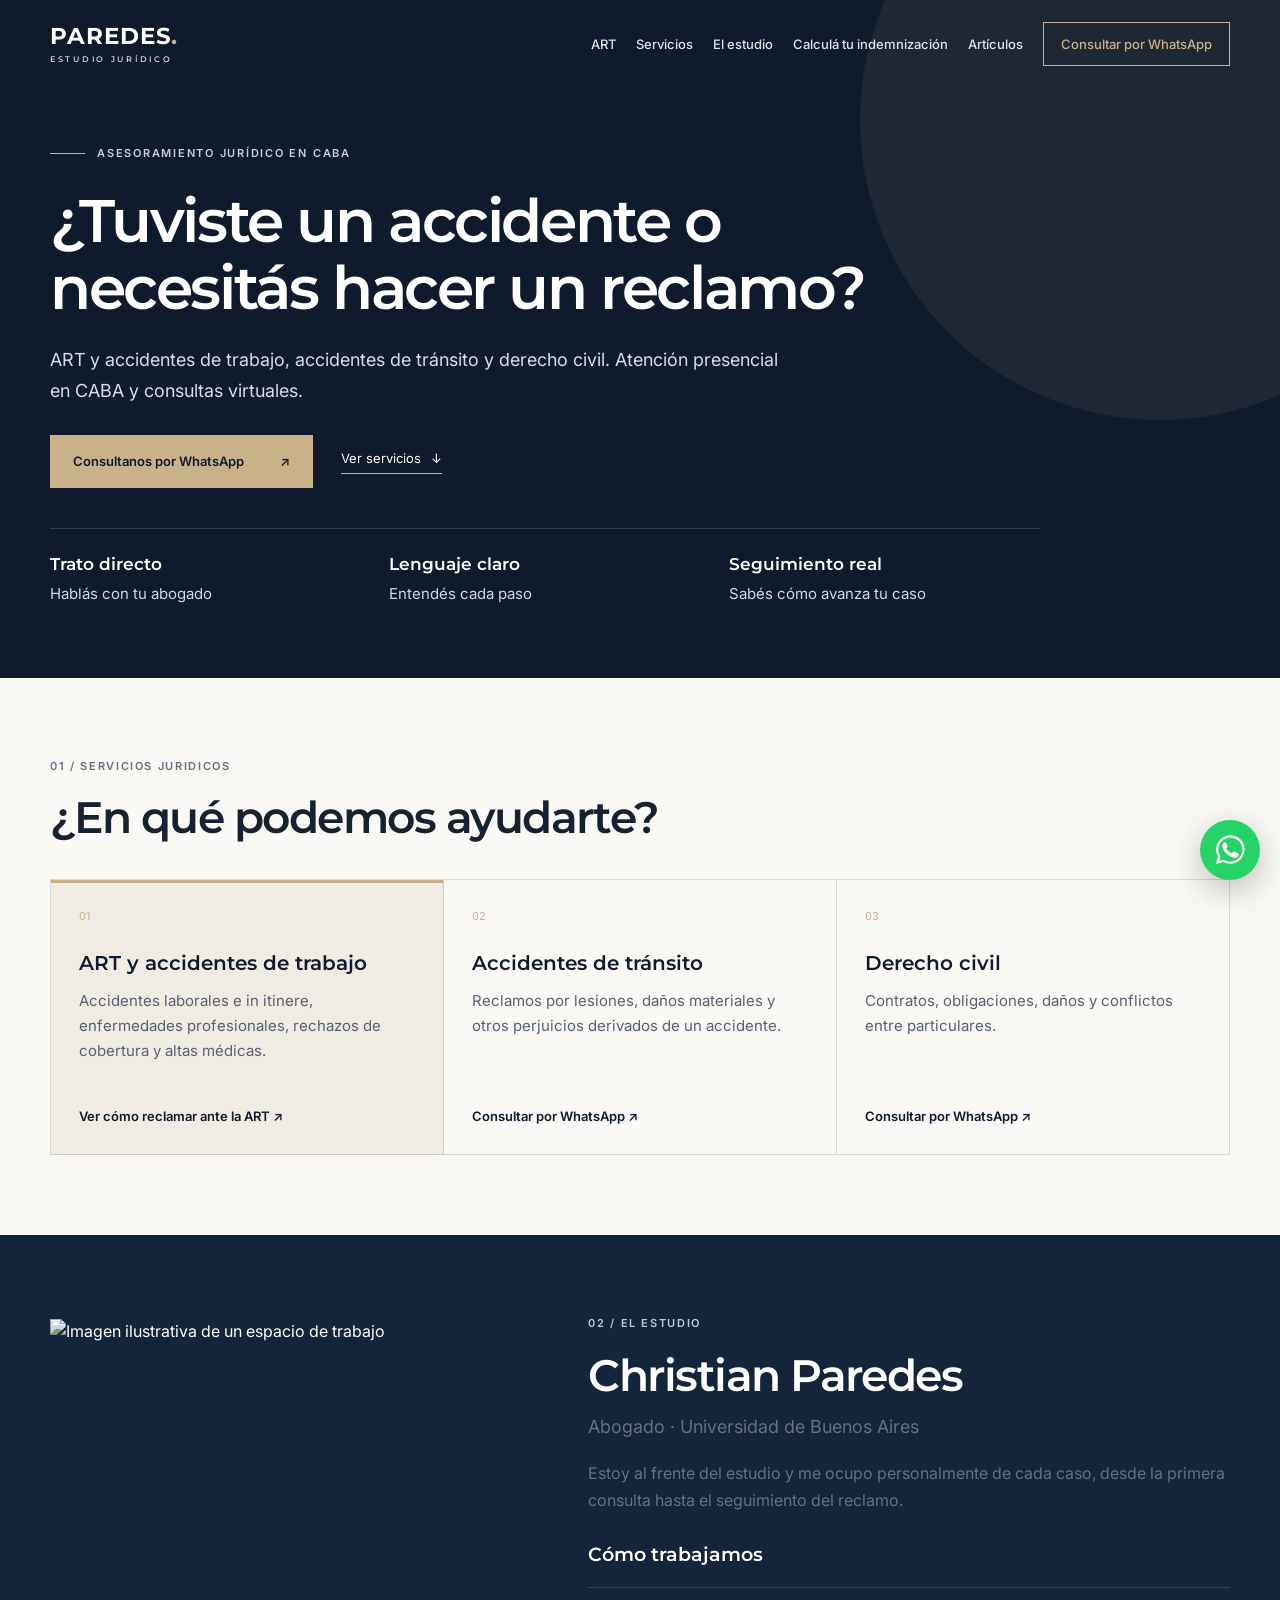
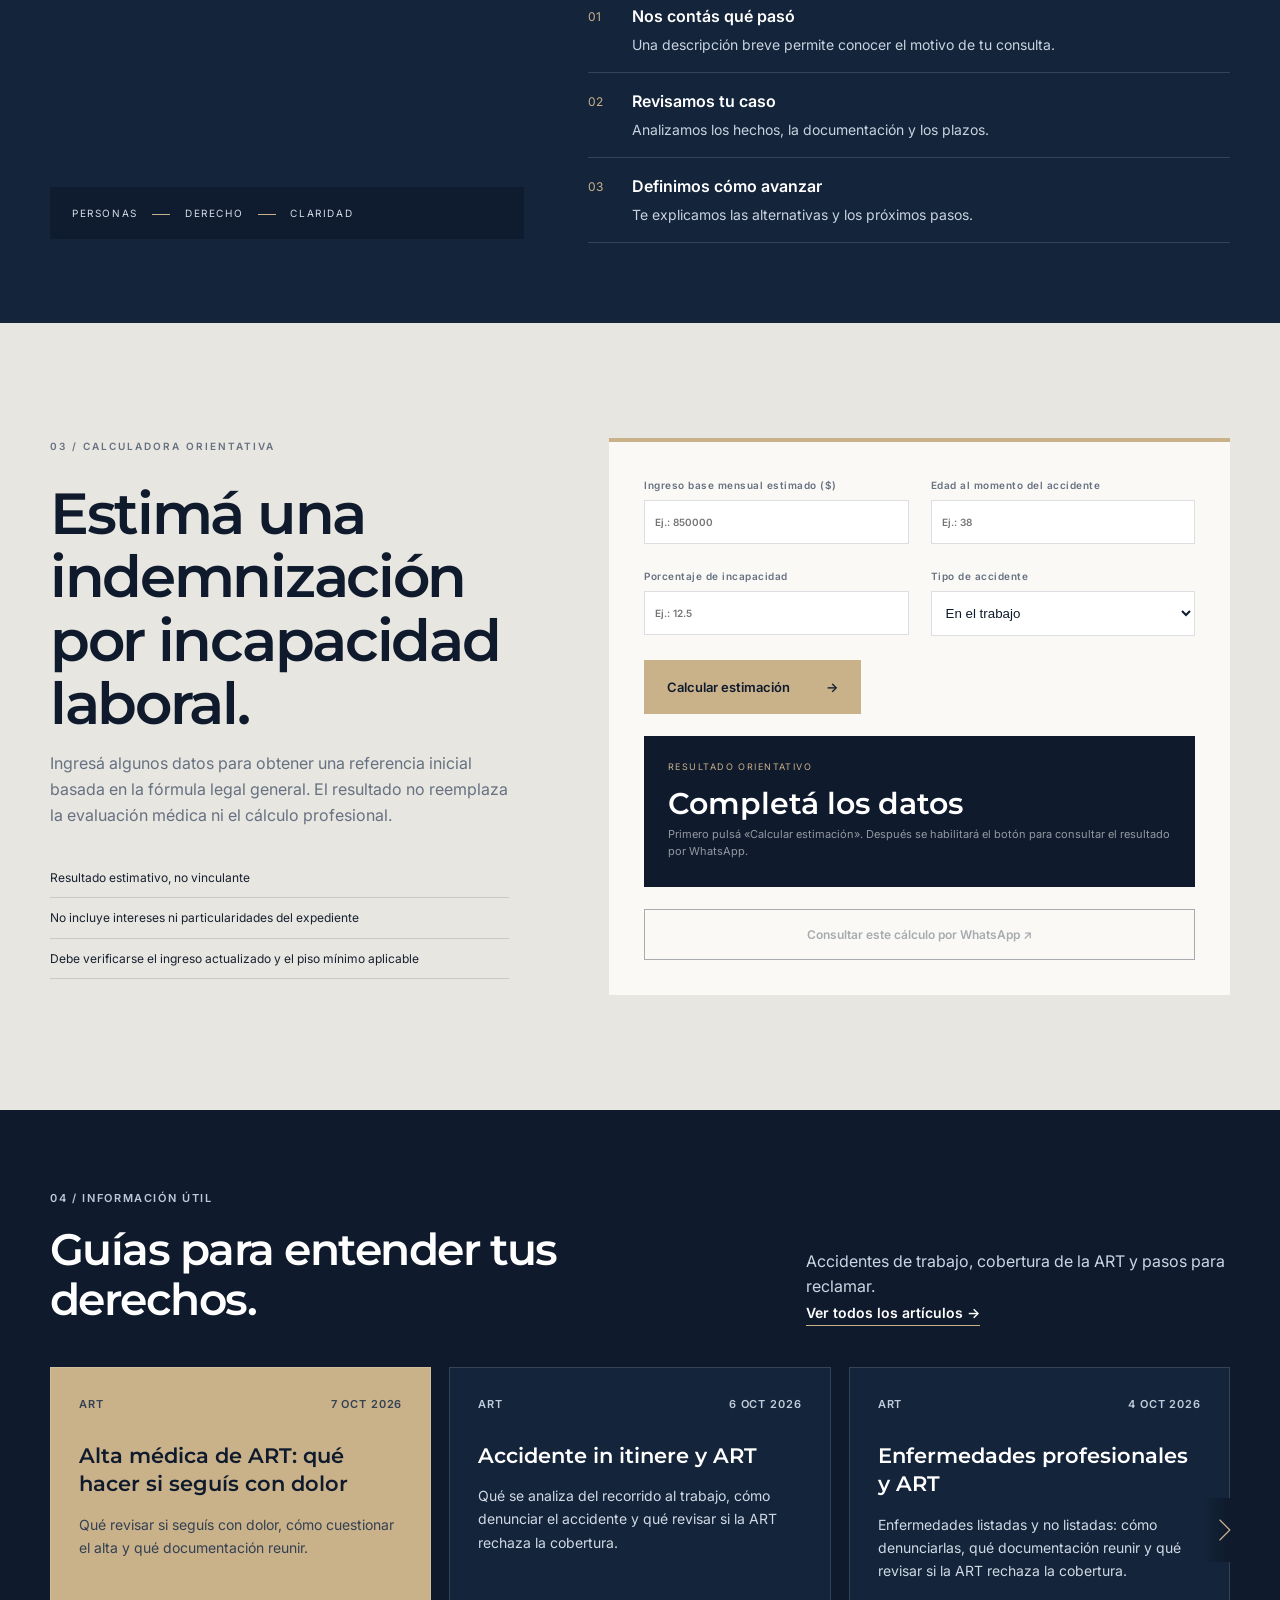
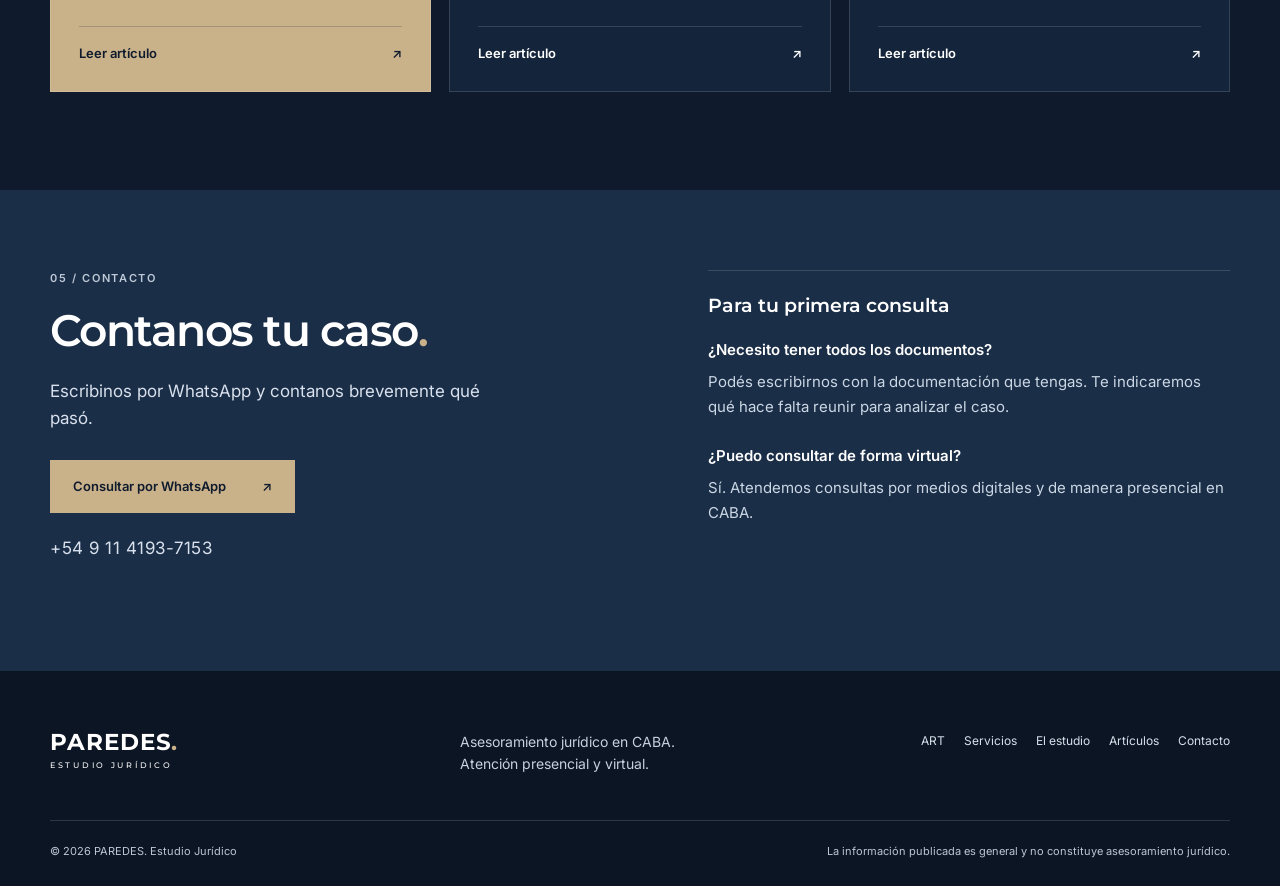
==== commit 2cf93a5f: "Instala GA4 y mide clics de WhatsApp" ====
--- a/index.html
+++ b/index.html
@@ -1,6 +1,15 @@
 <!DOCTYPE html>
 <html lang="es">
 <head>
+  <!-- Google Analytics 4: PAREDES. -->
+  <script async src="https://www.googletagmanager.com/gtag/js?id=G-R6PEJ52KYV"></script>
+  <script>
+    window.dataLayer = window.dataLayer || [];
+    function gtag(){dataLayer.push(arguments);}
+    gtag('js', new Date());
+    gtag('config', 'G-R6PEJ52KYV');
+  </script>
+
   <meta charset="UTF-8"><meta name="viewport" content="width=device-width,initial-scale=1">
   <meta name="description" content="PAREDES. Estudio Jurídico. Accidentes de trabajo, ART, accidentes de tránsito y derecho civil en CABA.">
   <meta name="theme-color" content="#0F1B2D">
@@ -71,7 +80,7 @@
       </button>
       <nav class="navigation" id="navigation" aria-label="Navegación principal">
         <a href="/art/">ART</a>
-        <a href="#casos">Áreas</a>
+        <a href="#casos">Servicios</a>
         <a href="#estudio">El estudio</a>
         <a href="#calculadora">Calculá tu indemnización</a>
         <a href="/articulos/">Artículos</a>
@@ -90,7 +99,7 @@
           <p class="hero-lead">ART y accidentes de trabajo, accidentes de tránsito y derecho civil. Atención presencial en CABA y consultas virtuales.</p>
           <div class="hero-actions">
             <a class="button button-sand whatsapp-link" href="https://wa.me/5491141937153?text=Hola%2C%20quisiera%20realizar%20una%20consulta%20con%20PAREDES.%20Estudio%20Jur%C3%ADdico." target="_blank" rel="noopener noreferrer">Consultanos por WhatsApp <span aria-hidden="true">↗</span></a>
-            <a class="link-light" href="#casos">Ver áreas de práctica <span aria-hidden="true">↓</span></a>
+            <a class="link-light" href="#casos">Ver servicios<span aria-hidden="true">↓</span></a>
           </div>
           <div class="hero-trust">
             <div><strong>Trato directo</strong><span>Hablás con tu abogado</span></div>
@@ -105,7 +114,7 @@
       <div class="container">
         <header class="section-head reveal">
           <div>
-            <p class="section-tag">01 / ÁREAS DE PRÁCTICA</p>
+            <p class="section-tag">01 / SERVICIOS JURIDICOS</p>
             <h2>¿En qué podemos ayudarte?</h2>
           </div>
         </header>
@@ -340,7 +349,7 @@
       </a>
       <p>Asesoramiento jurídico en CABA.<br>Atención presencial y virtual.</p>
       <nav aria-label="Navegación del pie de página">
-        <a href="/art/">ART</a><a href="#casos">Áreas</a><a href="#estudio">El estudio</a><a href="/articulos/">Artículos</a><a href="#contacto">Contacto</a>
+        <a href="/art/">ART</a><a href="#casos">Servicios</a><a href="#estudio">El estudio</a><a href="/articulos/">Artículos</a><a href="#contacto">Contacto</a>
       </nav>
     </div>
     <div class="container footer-bottom">
@@ -349,6 +358,6 @@
     </div>
   </footer>
   <a class="floating-button whatsapp-link" href="https://wa.me/5491141937153?text=Hola%2C%20quisiera%20realizar%20una%20consulta%20con%20PAREDES.%20Estudio%20Jur%C3%ADdico." target="_blank" rel="noopener noreferrer" aria-label="Consultar por WhatsApp"><svg viewBox="0 0 32 32" aria-hidden="true"><path d="M27.3 4.7A15.4 15.4 0 0 0 3.1 23.3L1 31l7.9-2.1A15.4 15.4 0 0 0 27.3 4.7Zm-11 23.7a12.8 12.8 0 0 1-6.5-1.8l-.5-.3-4.7 1.2 1.3-4.6-.3-.5a12.8 12.8 0 1 1 10.7 6Zm7-9.6c-.4-.2-2.3-1.1-2.7-1.3-.4-.1-.6-.2-.9.2l-1.2 1.5c-.2.3-.5.3-.9.1-2.3-1.1-3.9-2.1-5.5-4.7-.4-.7.4-.7 1.1-2.2.1-.3.1-.5 0-.7l-1.2-3c-.3-.7-.7-.6-.9-.6h-.8c-.3 0-.7.1-1.1.5-1.3 1.4-2 3.7-.5 6.7 1.8 3.6 4.6 6.3 8.1 7.8 3 1.3 4.2 1.4 5.7.9.9-.3 2.3-1 2.7-1.9.3-.9.3-1.7.2-1.9-.1-.2-.4-.3-.8-.5Z"/></svg><span>WhatsApp</span></a>
-  <script src="script.js?v=20261007-home"></script>
+  <script src="script.js?v=20261014-ga4"></script>
 </body>
 </html>
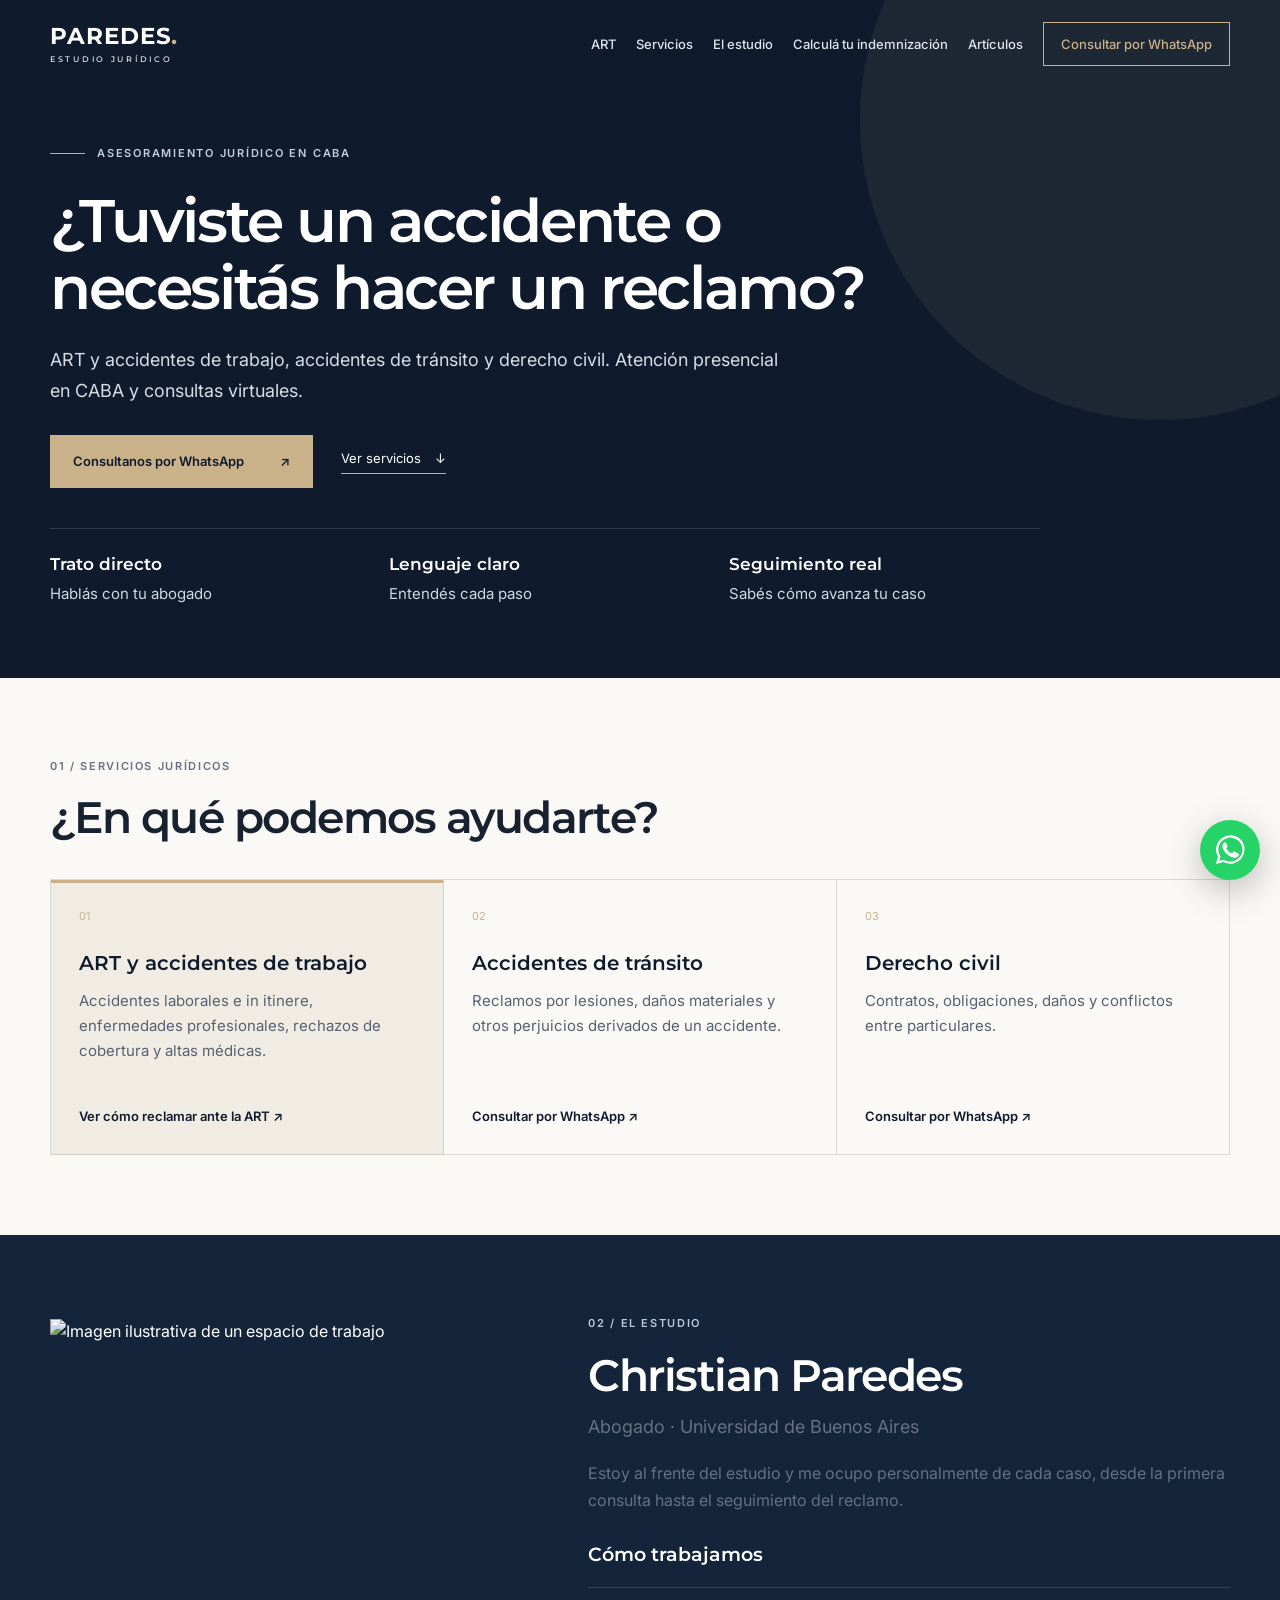
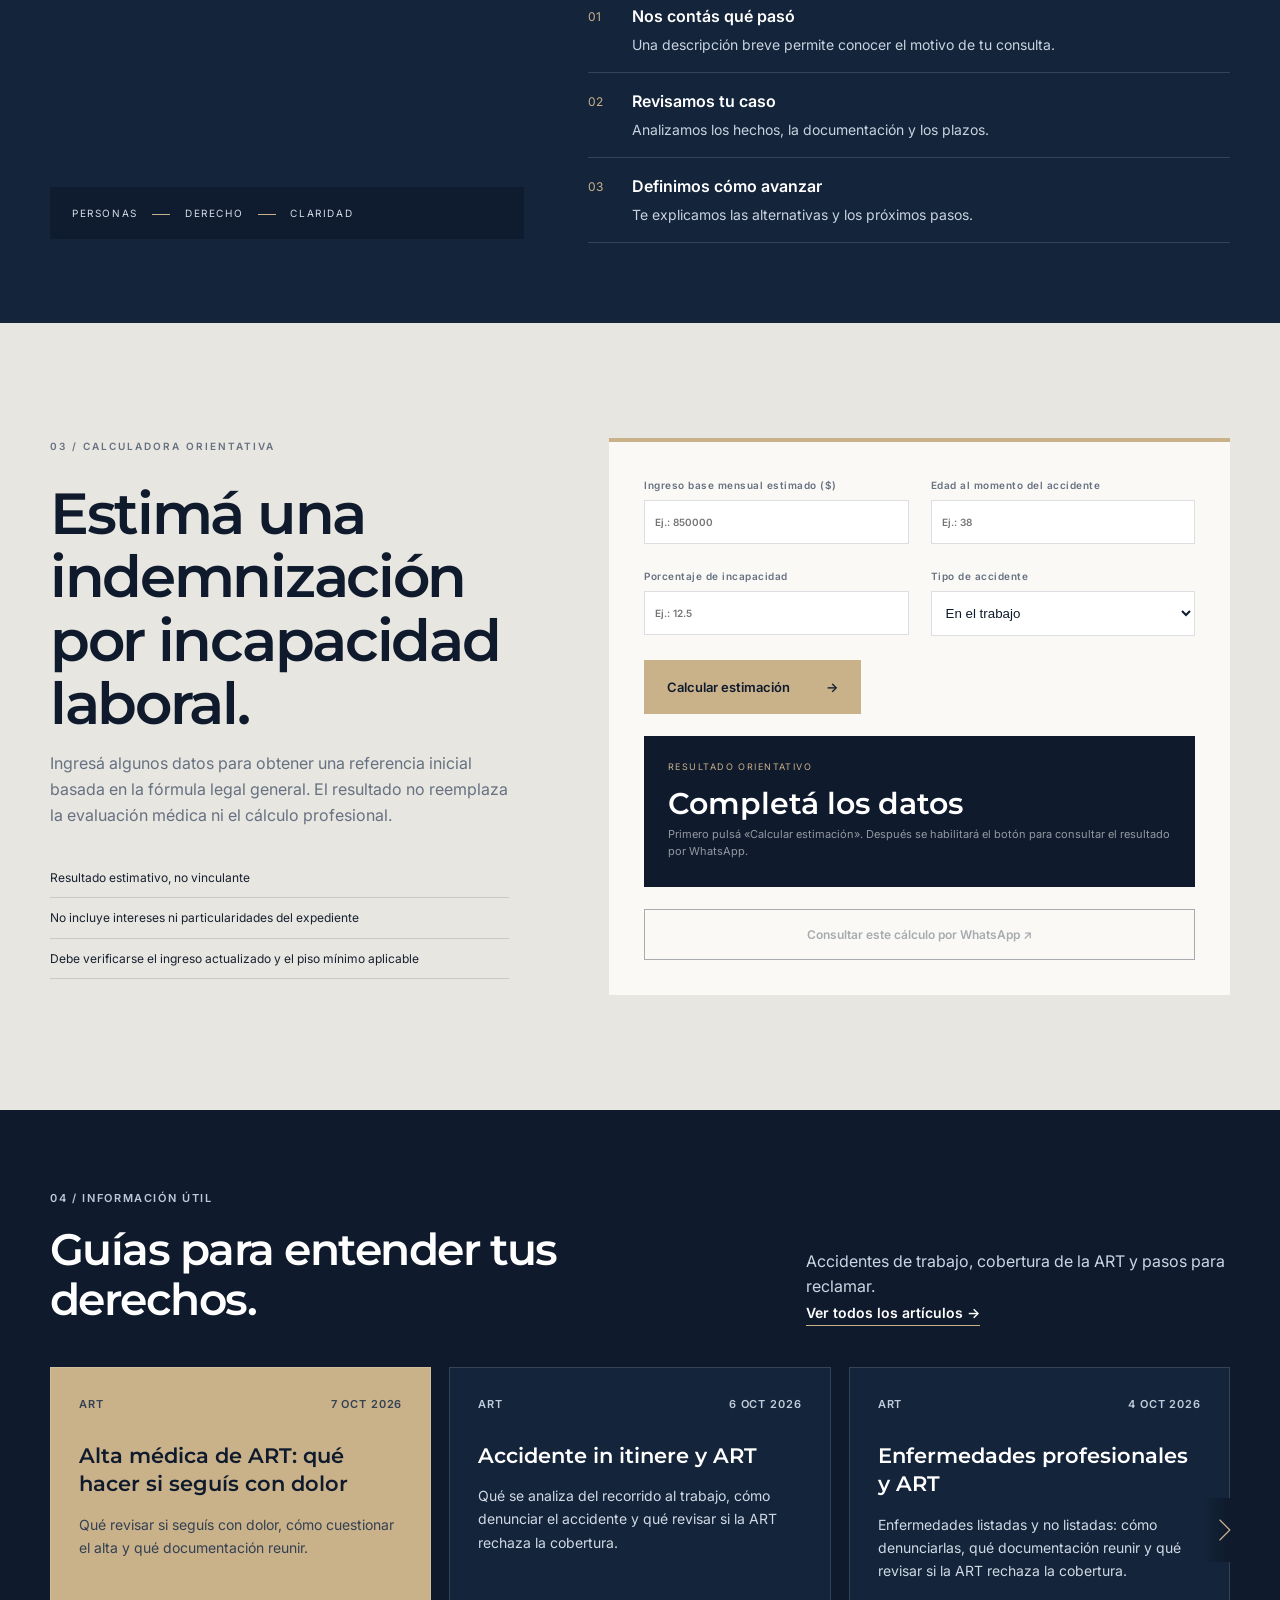
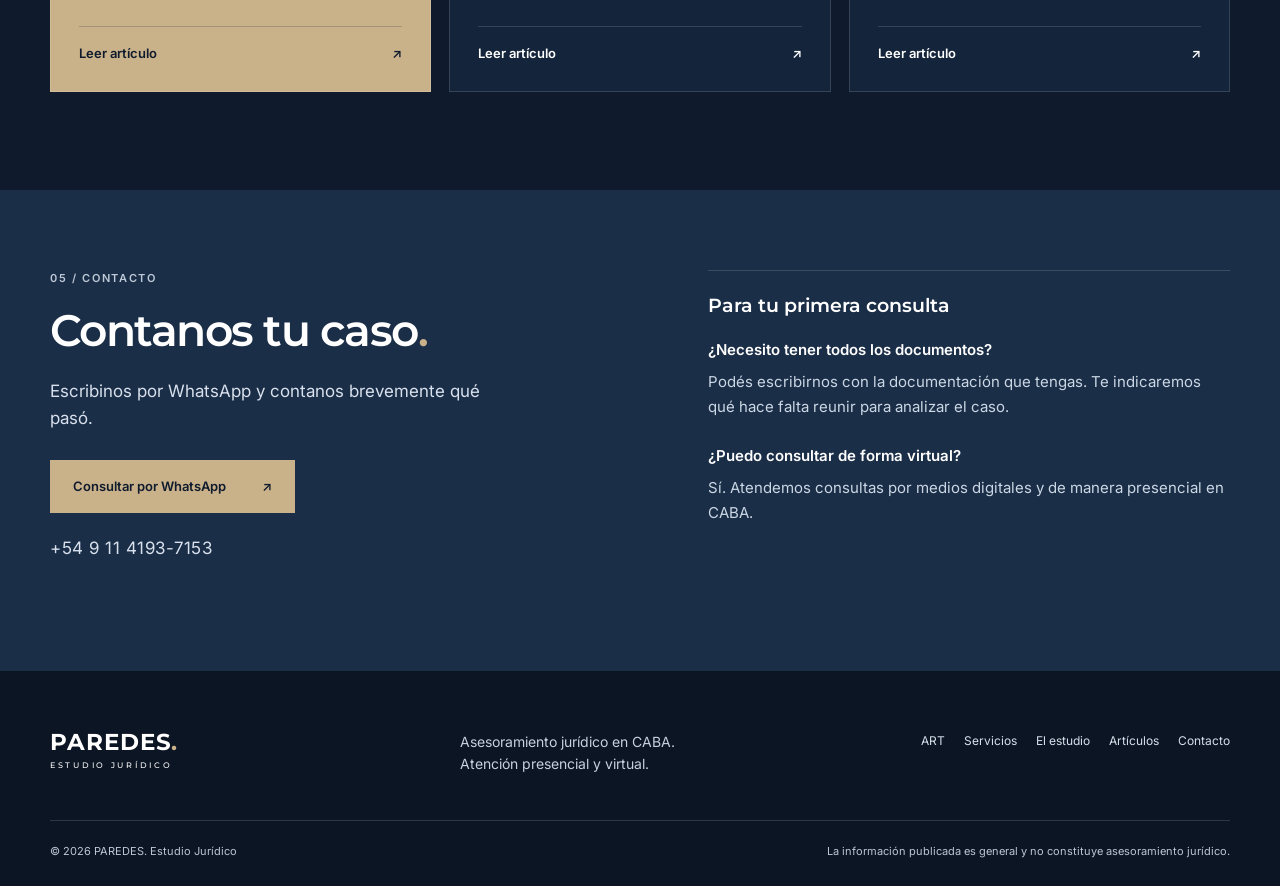
==== commit 9f41dd61: "Unifica menus, tipografias y estilos del sitio con la home" ====
--- a/index.html
+++ b/index.html
@@ -38,7 +38,7 @@
 <meta name="twitter:title" content="PAREDES. | Estudio Jurídico">
 <meta name="twitter:description" content="PAREDES. Estudio Jurídico. Accidentes de trabajo, ART, accidentes de tránsito y derecho civil en CABA.">
   <link rel="preconnect" href="https://fonts.googleapis.com"><link rel="preconnect" href="https://fonts.gstatic.com" crossorigin>
-  <link href="https://fonts.googleapis.com/css2?family=Inter:wght@400;500;600&family=Montserrat:wght@500;600;700&display=swap" rel="stylesheet"><link rel="stylesheet" href="styles.css?v=20261007-home">
+  <link href="https://fonts.googleapis.com/css2?family=Inter:wght@400;500;600&family=Montserrat:wght@500;600;700&display=swap" rel="stylesheet"><link rel="stylesheet" href="/styles.css?v=20261014-armonia">
   <style>
   .calculator{background:var(--gray)}.calculator-layout{display:grid;grid-template-columns:.85fr 1.15fr;gap:100px}.calculator-copy h2{margin:0;color:var(--navy);font:600 clamp(38px,4.5vw,58px)/1.1 Montserrat;letter-spacing:-.04em}.calculator-copy>p:not(.section-tag){color:var(--muted)}.calculator-copy ul{padding:0;list-style:none;margin-top:30px}.calculator-copy li{padding:10px 0;border-bottom:1px solid var(--ld);font-size:12px}.calculator-form{display:grid;grid-template-columns:1fr 1fr;gap:22px;padding:35px;background:var(--ivory);border-top:4px solid var(--sand)}.calculator-form label{font-size:10px;font-weight:600;color:var(--muted);letter-spacing:.05em}.calculator-form input,.calculator-form select{width:100%;margin-top:7px;padding:13px 10px;border:1px solid var(--ld);border-radius:0;background:#fff;color:var(--navy);outline:none}.calculator-form input:focus,.calculator-form select:focus{border-color:var(--sand)}.calculator-form .button,.calculator-result,.calculator-whatsapp{grid-column:1/-1}.calculator-form .button{justify-self:start}.calculator-result{padding:24px;background:var(--navy);color:#fff}.calculator-result span{display:block;color:var(--sand);font-size:9px;letter-spacing:.16em}.calculator-result strong{display:block;margin:10px 0 4px;font:600 30px Montserrat}.calculator-result p{margin:0;color:rgba(255,255,255,.55);font-size:11px}.calculator-whatsapp{padding:14px;border:1px solid var(--navy);background:transparent;color:var(--navy);font-size:12px;font-weight:600;cursor:pointer}.calculator-whatsapp:disabled{opacity:.35;cursor:not-allowed}@media(max-width:950px){.calculator-layout{grid-template-columns:1fr;gap:50px}}@media(max-width:640px){.calculator-form{grid-template-columns:1fr;padding:25px}.calculator-form label{grid-column:1/-1}}
   </style>
@@ -66,12 +66,12 @@
     }
     </script>
 </head>
-<body class="home-page">
+<body class="site-page home-page">
   <a class="skip-link" href="#contenido">Saltar al contenido</a>
 
   <header class="header" id="inicio">
     <div class="container header-inner">
-      <a class="brand" href="#inicio" aria-label="Paredes Estudio Jurídico, inicio">
+      <a class="brand" href="/" aria-label="Paredes Estudio Jurídico, inicio">
         <span class="brand-name">PAREDES<span>.</span></span>
         <span class="brand-subtitle">ESTUDIO JURÍDICO</span>
       </a>
@@ -80,11 +80,11 @@
       </button>
       <nav class="navigation" id="navigation" aria-label="Navegación principal">
         <a href="/art/">ART</a>
-        <a href="#casos">Servicios</a>
-        <a href="#estudio">El estudio</a>
-        <a href="#calculadora">Calculá tu indemnización</a>
+        <a href="/#casos">Servicios</a>
+        <a href="/#estudio">El estudio</a>
+        <a href="/#calculadora">Calculá tu indemnización</a>
         <a href="/articulos/">Artículos</a>
-        <a class="nav-contact whatsapp-link" href="https://wa.me/5491141937153?text=Hola%2C%20quisiera%20realizar%20una%20consulta%20con%20PAREDES.%20Estudio%20Jur%C3%ADdico." target="_blank" rel="noopener noreferrer">Consultar por WhatsApp</a>
+        <a class="nav-contact whatsapp-link" href="https://wa.me/5491141937153?text=Hola%2C%20quisiera%20realizar%20una%20consulta%20con%20PAREDES.%20Estudio%20Jur%C3%ADdico." data-message="Hola, quisiera realizar una consulta con PAREDES. Estudio Jurídico." target="_blank" rel="noopener noreferrer">Consultar por WhatsApp</a>
       </nav>
     </div>
   </header>
@@ -99,7 +99,7 @@
           <p class="hero-lead">ART y accidentes de trabajo, accidentes de tránsito y derecho civil. Atención presencial en CABA y consultas virtuales.</p>
           <div class="hero-actions">
             <a class="button button-sand whatsapp-link" href="https://wa.me/5491141937153?text=Hola%2C%20quisiera%20realizar%20una%20consulta%20con%20PAREDES.%20Estudio%20Jur%C3%ADdico." target="_blank" rel="noopener noreferrer">Consultanos por WhatsApp <span aria-hidden="true">↗</span></a>
-            <a class="link-light" href="#casos">Ver servicios<span aria-hidden="true">↓</span></a>
+            <a class="link-light" href="#casos">Ver servicios <span aria-hidden="true">↓</span></a>
           </div>
           <div class="hero-trust">
             <div><strong>Trato directo</strong><span>Hablás con tu abogado</span></div>
@@ -114,7 +114,7 @@
       <div class="container">
         <header class="section-head reveal">
           <div>
-            <p class="section-tag">01 / SERVICIOS JURIDICOS</p>
+            <p class="section-tag">01 / SERVICIOS JURÍDICOS</p>
             <h2>¿En qué podemos ayudarte?</h2>
           </div>
         </header>
@@ -343,13 +343,13 @@
 
   <footer class="footer">
     <div class="container footer-main">
-      <a class="brand" href="#inicio">
+      <a class="brand" href="/" aria-label="Paredes Estudio Jurídico, inicio">
         <span class="brand-name">PAREDES<span>.</span></span>
         <span class="brand-subtitle">ESTUDIO JURÍDICO</span>
       </a>
       <p>Asesoramiento jurídico en CABA.<br>Atención presencial y virtual.</p>
       <nav aria-label="Navegación del pie de página">
-        <a href="/art/">ART</a><a href="#casos">Servicios</a><a href="#estudio">El estudio</a><a href="/articulos/">Artículos</a><a href="#contacto">Contacto</a>
+        <a href="/art/">ART</a><a href="/#casos">Servicios</a><a href="/#estudio">El estudio</a><a href="/articulos/">Artículos</a><a href="/#contacto">Contacto</a>
       </nav>
     </div>
     <div class="container footer-bottom">
@@ -358,6 +358,6 @@
     </div>
   </footer>
   <a class="floating-button whatsapp-link" href="https://wa.me/5491141937153?text=Hola%2C%20quisiera%20realizar%20una%20consulta%20con%20PAREDES.%20Estudio%20Jur%C3%ADdico." target="_blank" rel="noopener noreferrer" aria-label="Consultar por WhatsApp"><svg viewBox="0 0 32 32" aria-hidden="true"><path d="M27.3 4.7A15.4 15.4 0 0 0 3.1 23.3L1 31l7.9-2.1A15.4 15.4 0 0 0 27.3 4.7Zm-11 23.7a12.8 12.8 0 0 1-6.5-1.8l-.5-.3-4.7 1.2 1.3-4.6-.3-.5a12.8 12.8 0 1 1 10.7 6Zm7-9.6c-.4-.2-2.3-1.1-2.7-1.3-.4-.1-.6-.2-.9.2l-1.2 1.5c-.2.3-.5.3-.9.1-2.3-1.1-3.9-2.1-5.5-4.7-.4-.7.4-.7 1.1-2.2.1-.3.1-.5 0-.7l-1.2-3c-.3-.7-.7-.6-.9-.6h-.8c-.3 0-.7.1-1.1.5-1.3 1.4-2 3.7-.5 6.7 1.8 3.6 4.6 6.3 8.1 7.8 3 1.3 4.2 1.4 5.7.9.9-.3 2.3-1 2.7-1.9.3-.9.3-1.7.2-1.9-.1-.2-.4-.3-.8-.5Z"/></svg><span>WhatsApp</span></a>
-  <script src="script.js?v=20261014-ga4"></script>
+  <script src="/script.js?v=20261014-armonia"></script>
 </body>
 </html>
--- a/styles.css
+++ b/styles.css
@@ -317,27 +317,36 @@
   border-color: rgba(15, 27, 45, .2);
 }
 
+
+:root {
+  --site-title-size: clamp(40px, 4.7vw, 64px);
+  --site-title-mobile-size: clamp(34px, 8.5vw, 42px);
+  --section-title-size: clamp(32px, 3.4vw, 44px);
+  --text-on-dark: #d6dde7;
+  --text-on-dark-muted: #c3cedd;
+}
+
 /* ======================================================
-   HOME: claridad, contacto directo y ritmo de lectura
-   Estos ajustes se limitan a body.home-page.
+   ESTILO COMPARTIDO Y AJUSTES DE LA HOME
+   .site-page: componentes comunes. .home-page: estructura del inicio.
    ====================================================== */
 
-.home-page [id] {
+.site-page [id] {
   scroll-margin-top: 96px;
 }
 
-.home-page a:focus-visible,
-.home-page button:focus-visible {
+.site-page a:focus-visible,
+.site-page button:focus-visible {
   outline: 2px solid var(--sand);
   outline-offset: 4px;
 }
 
-.home-page .navigation {
+.site-page .navigation {
   gap: 20px;
   font-size: 13px;
 }
 
-.home-page .navigation > a:not(.nav-contact) {
+.site-page .navigation > a:not(.nav-contact) {
   color: #e0e4eb;
 }
 
@@ -355,7 +364,7 @@
   max-width: 990px;
 }
 
-.home-page .overline {
+.site-page .overline {
   margin-bottom: 24px;
   color: #c5ceda;
   font-size: 11px;
@@ -364,7 +373,7 @@
 
 .home-page .hero h1 {
   max-width: 920px;
-  font-size: clamp(40px, 4.7vw, 64px);
+  font-size: var(--site-title-size);
   line-height: 1.12;
   letter-spacing: -.04em;
 }
@@ -405,27 +414,27 @@
   padding: 80px 0;
 }
 
-.home-page .section:not(.calculator) .section-tag,
-.home-page .contact .section-tag {
+.site-page .section:not(.calculator) .section-tag,
+.site-page .contact .section-tag {
   margin-bottom: 18px;
   font-size: 11px;
   letter-spacing: .15em;
 }
 
-.home-page .section:not(.calculator) .section-tag.light,
-.home-page .contact .section-tag.light {
+.site-page .section:not(.calculator) .section-tag.light,
+.site-page .contact .section-tag.light {
   color: #bec9d7;
 }
 
-.home-page .section-head h2,
+.site-page .section-head h2,
 .home-page .about h2,
 .home-page .contact h2 {
-  font-size: clamp(32px, 3.4vw, 44px);
+  font-size: var(--section-title-size);
   line-height: 1.15;
   letter-spacing: -.035em;
 }
 
-.home-page .section-head {
+.site-page .section-head {
   gap: 48px;
   margin-bottom: 36px;
 }
@@ -545,11 +554,11 @@
   line-height: 1.6;
 }
 
-.home-page .articles .section-head > div:last-child > p {
+.site-page .articles .section-head > div:last-child > p {
   color: #ccd6e3;
 }
 
-.home-page .all-articles {
+.site-page .all-articles {
   font-size: 14px;
 }
 
@@ -557,25 +566,25 @@
   min-height: 325px;
 }
 
-.home-page .article-card h3 {
+.site-page .article-card h3 {
   margin: 28px 0 14px;
   font-size: 21px;
 }
 
-.home-page .article-card p {
+.site-page .article-card p {
   margin-bottom: 22px;
   color: #d0d9e5;
   font-size: 14px;
   line-height: 1.65;
 }
 
-.home-page .article-meta {
+.site-page .article-meta {
   color: #c3cedd;
   font-size: 11px;
   letter-spacing: .08em;
 }
 
-.home-page .article-link {
+.site-page .article-link {
   margin-top: auto;
   font-size: 13px;
 }
@@ -634,24 +643,24 @@
   line-height: 1.7;
 }
 
-.home-page .footer-main > p {
+.site-page .footer-main > p {
   color: #c7d0dd;
   font-size: 14px;
 }
 
-.home-page .footer-main nav {
+.site-page .footer-main nav {
   flex-wrap: wrap;
   color: #d7dfeb;
   font-size: 12px;
 }
 
-.home-page .footer-bottom {
+.site-page .footer-bottom {
   color: #bbc7d6;
   font-size: 11px;
 }
 
 @media (max-width: 950px) {
-  .home-page .navigation {
+  .site-page .navigation {
     gap: 0;
   }
 
@@ -695,7 +704,7 @@
   }
 
   .home-page .hero h1 {
-    font-size: clamp(34px, 8.5vw, 42px);
+    font-size: var(--site-title-mobile-size);
   }
 
   .home-page .hero-lead {
@@ -726,7 +735,7 @@
     padding: 56px 0;
   }
 
-  .home-page .section-head {
+  .site-page .section-head {
     gap: 20px;
     margin-bottom: 28px;
   }
@@ -744,7 +753,282 @@
     gap: 20px;
   }
 
-  .home-page .footer-bottom {
+  .site-page .footer-bottom {
     padding-right: 52px;
   }
 }
+
+/* ======================================================
+   PÁGINAS INTERNAS: la misma identidad que la home
+   ====================================================== */
+
+.site-page .articles-index {
+  padding: 145px 0 80px;
+}
+
+.site-page .articles-index-header {
+  margin-bottom: 40px;
+}
+
+.site-page .articles-index-header h1,
+.site-page .article-hero h1 {
+  font-size: var(--site-title-size);
+  line-height: 1.12;
+  letter-spacing: -.04em;
+  overflow-wrap: break-word;
+}
+
+.site-page .articles-index-intro {
+  margin-top: 24px;
+  color: var(--text-on-dark);
+  font-size: 17px;
+  line-height: 1.7;
+}
+
+.site-page .articles-index .article-card {
+  min-width: 0;
+  min-height: 325px;
+}
+
+.site-page .articles-index .article-card h2 {
+  margin: 28px 0 14px;
+  font: 600 21px/1.35 Montserrat, sans-serif;
+}
+
+.site-page .articles-index-grid > .article-card:first-child p,
+.site-page .articles-index-grid > .article-card:first-child .article-meta,
+.site-page .article-card.featured p,
+.site-page .article-card.featured .article-meta {
+  color: #344152;
+}
+
+.site-page .article-hero {
+  padding: 145px 0 64px;
+}
+
+.site-page .article-back {
+  margin-bottom: 32px;
+  color: var(--text-on-dark-muted);
+  font-size: 14px;
+}
+
+.site-page .article-category {
+  margin-bottom: 22px;
+  font-size: 11px;
+  letter-spacing: .15em;
+}
+
+.site-page .article-lead {
+  margin-top: 24px;
+  color: var(--text-on-dark);
+  font-size: 18px;
+  line-height: 1.75;
+}
+
+.site-page .article-byline {
+  flex-wrap: wrap;
+  gap: 24px 40px;
+  margin-top: 32px;
+  padding-top: 24px;
+}
+
+.site-page .article-byline span {
+  color: var(--text-on-dark-muted);
+  font-size: 10px;
+  letter-spacing: .12em;
+}
+
+.site-page .article-byline strong,
+.site-page .article-byline time {
+  color: var(--text-on-dark);
+  font-size: 14px;
+}
+
+.site-page .article-author-credential {
+  max-width: 290px;
+  color: var(--sand);
+  font-size: 13px;
+  line-height: 1.5;
+}
+
+.site-page .article-body {
+  padding: 64px 0 80px;
+}
+
+.site-page .article-content {
+  font-size: 17px;
+  line-height: 1.8;
+}
+
+.site-page .article-content > p {
+  margin-bottom: 26px;
+}
+
+.site-page .article-content h2 {
+  margin: 52px 0 22px;
+  font-size: 32px;
+  line-height: 1.3;
+}
+
+.site-page .article-content h3 {
+  margin: 36px 0 18px;
+  font-size: 22px;
+  line-height: 1.4;
+}
+
+.site-page .article-cta {
+  margin: 56px 0;
+  padding: 36px;
+}
+
+.site-page .article-cta-label {
+  font-size: 11px;
+  letter-spacing: .15em;
+}
+
+.site-page .article-cta h2 {
+  margin: 0 0 18px;
+  font-size: 30px;
+}
+
+.site-page .article-cta > p:not(.article-cta-label) {
+  color: var(--text-on-dark);
+}
+
+.site-page .article-related > span {
+  font-size: 11px;
+}
+
+.site-page .article-related a {
+  font-size: 15px;
+  line-height: 1.6;
+}
+
+/* La página 404 comparte encabezado, botones y pie. */
+.error-page {
+  display: flex;
+  flex-direction: column;
+  min-height: 100vh;
+  background: var(--ivory);
+}
+
+.error-page .header {
+  background: var(--navy);
+}
+
+.error-main {
+  flex: 1;
+  padding: 160px 0 80px;
+}
+
+.error-content {
+  max-width: 800px;
+}
+
+.error-code {
+  margin: 0 0 24px;
+  color: var(--muted);
+  font-size: 11px;
+  font-weight: 600;
+  letter-spacing: .15em;
+}
+
+.error-content h1 {
+  margin: 0;
+  color: var(--navy);
+  font: 600 var(--site-title-size)/1.12 Montserrat, sans-serif;
+  letter-spacing: -.04em;
+}
+
+.error-text {
+  max-width: 660px;
+  margin: 24px 0 0;
+  color: var(--muted);
+  font-size: 18px;
+  line-height: 1.7;
+}
+
+.error-actions {
+  display: flex;
+  flex-wrap: wrap;
+  gap: 16px;
+  margin-top: 32px;
+}
+
+.error-actions .button-outline {
+  color: var(--navy);
+  border-color: var(--navy);
+}
+
+.error-content a:focus-visible {
+  outline-color: var(--navy);
+}
+
+@media (max-width: 640px) {
+  .site-page .articles-index {
+    padding: 112px 0 56px;
+  }
+
+  .site-page .articles-index-header {
+    margin-bottom: 32px;
+  }
+
+  .site-page .articles-index-header h1,
+  .site-page .article-hero h1,
+  .error-content h1 {
+    font-size: var(--site-title-mobile-size);
+  }
+
+  .site-page .article-hero {
+    padding: 112px 0 48px;
+  }
+
+  .site-page .article-lead {
+    font-size: 17px;
+  }
+
+  .site-page .article-byline {
+    gap: 20px;
+  }
+
+  .site-page .article-body {
+    padding: 48px 0 56px;
+  }
+
+  .site-page .article-content {
+    font-size: 16px;
+  }
+
+  .site-page .article-content h2 {
+    margin-top: 40px;
+    font-size: 27px;
+  }
+
+  .site-page .article-content h3 {
+    font-size: 21px;
+  }
+
+  .site-page .article-cta {
+    margin: 40px 0;
+    padding: 28px 24px;
+  }
+
+  .site-page .article-cta h2 {
+    margin-top: 0;
+    font-size: 27px;
+  }
+
+  .site-page .article-cta .button {
+    max-width: 100%;
+    gap: 16px;
+    padding: 12px 18px;
+  }
+
+  .error-main {
+    padding: 120px 0 56px;
+  }
+
+  .error-text {
+    font-size: 17px;
+  }
+}
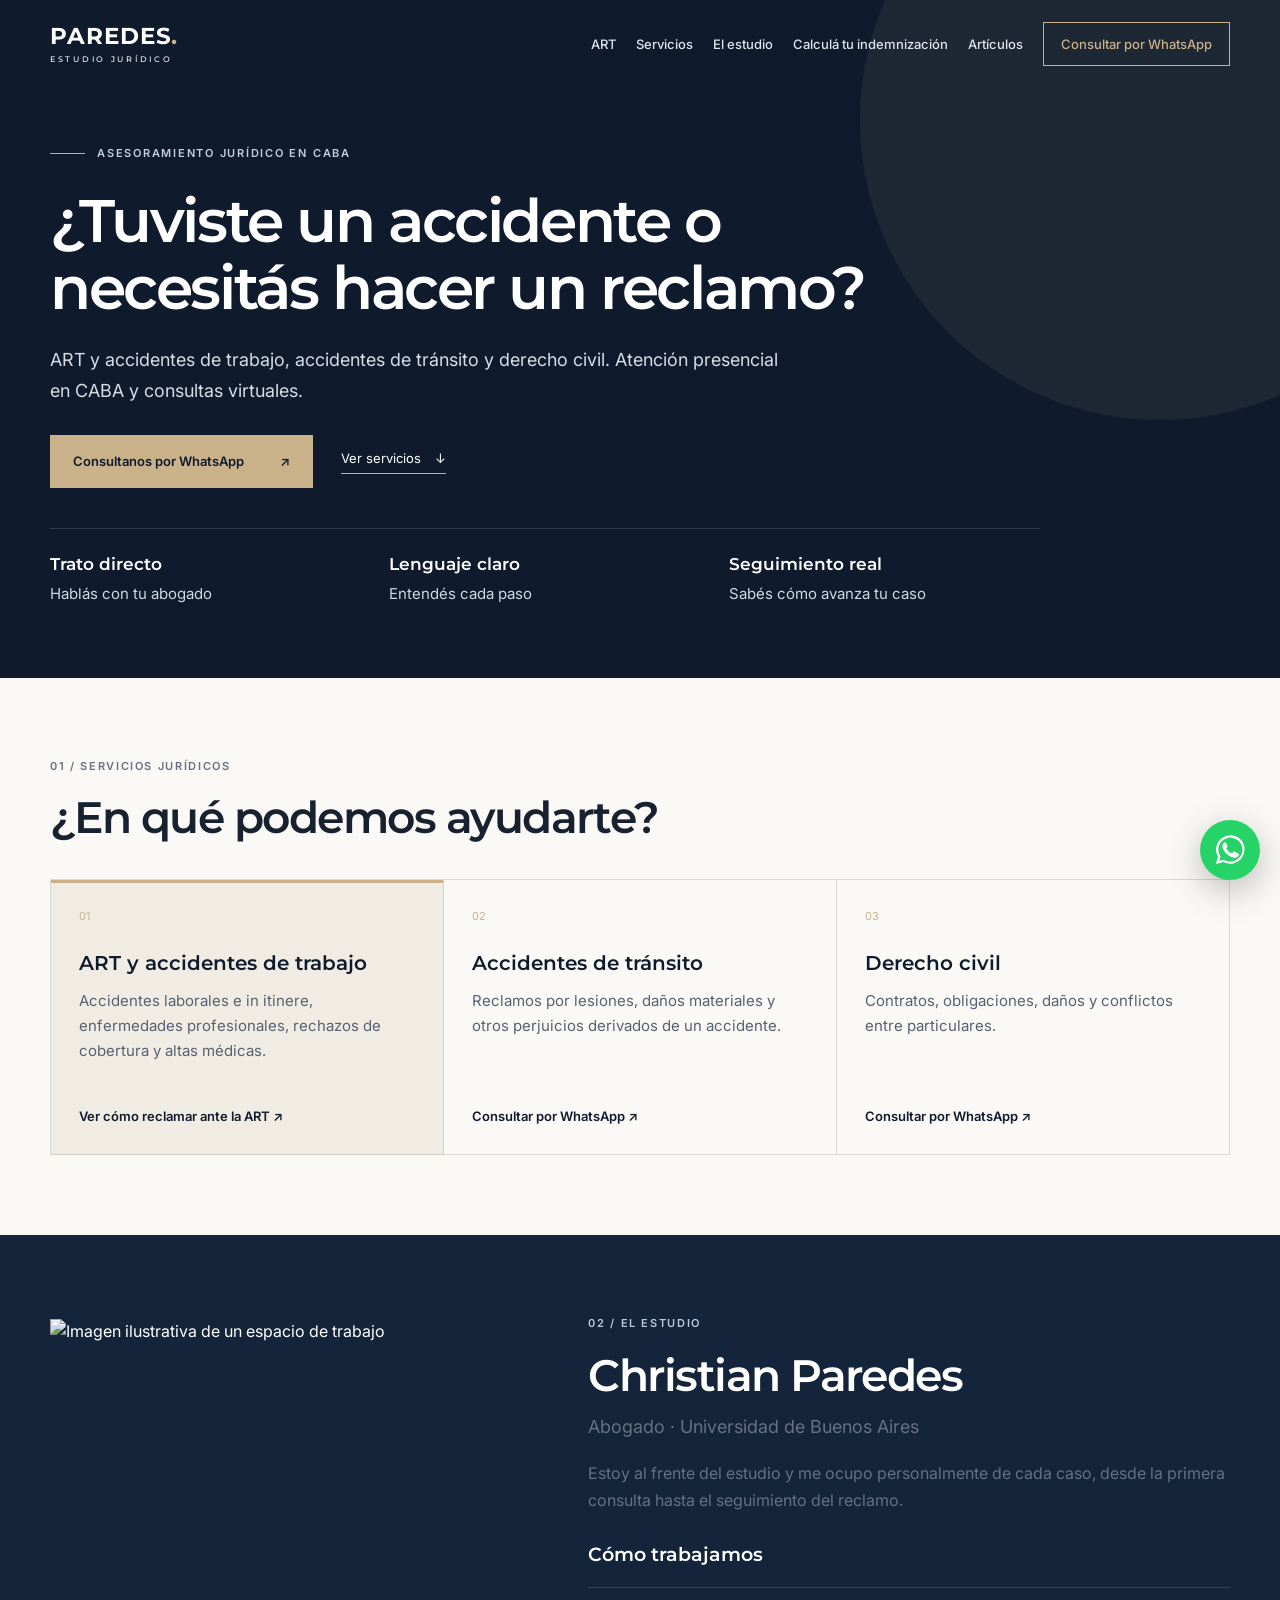
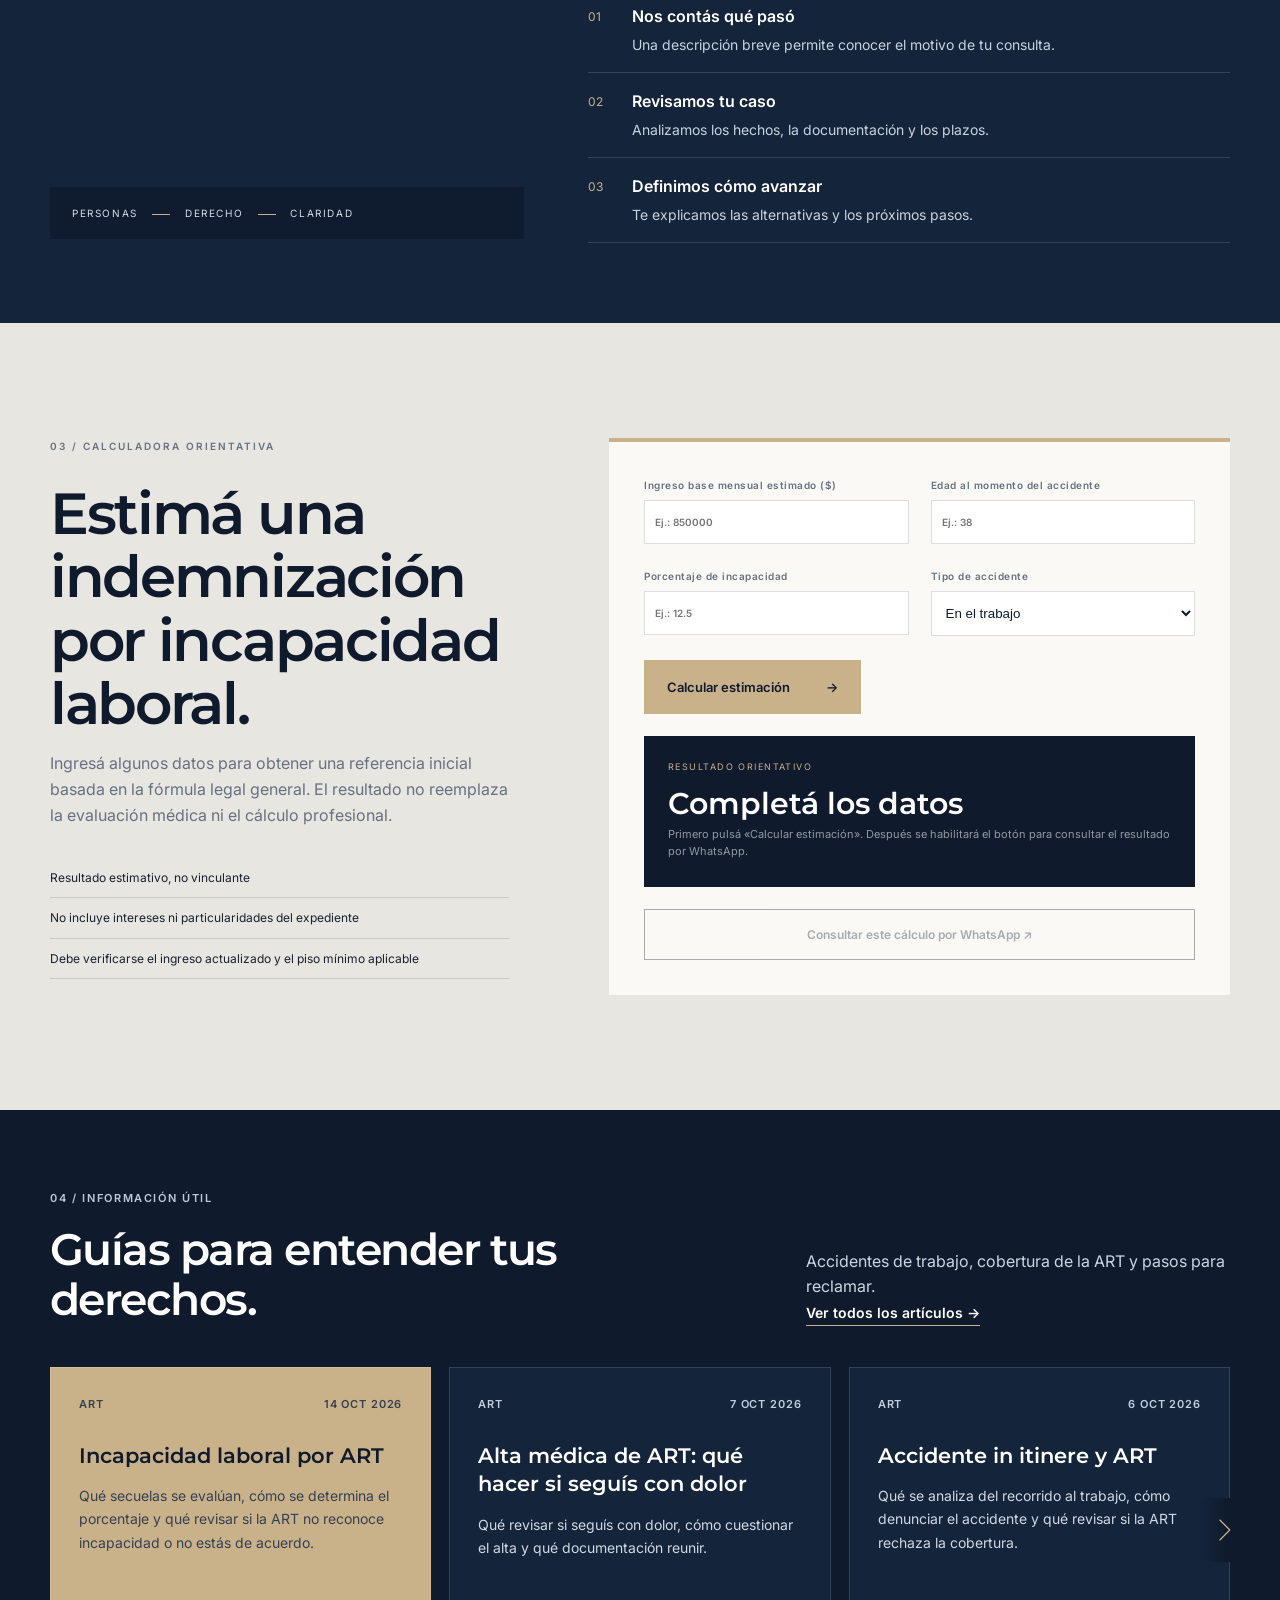
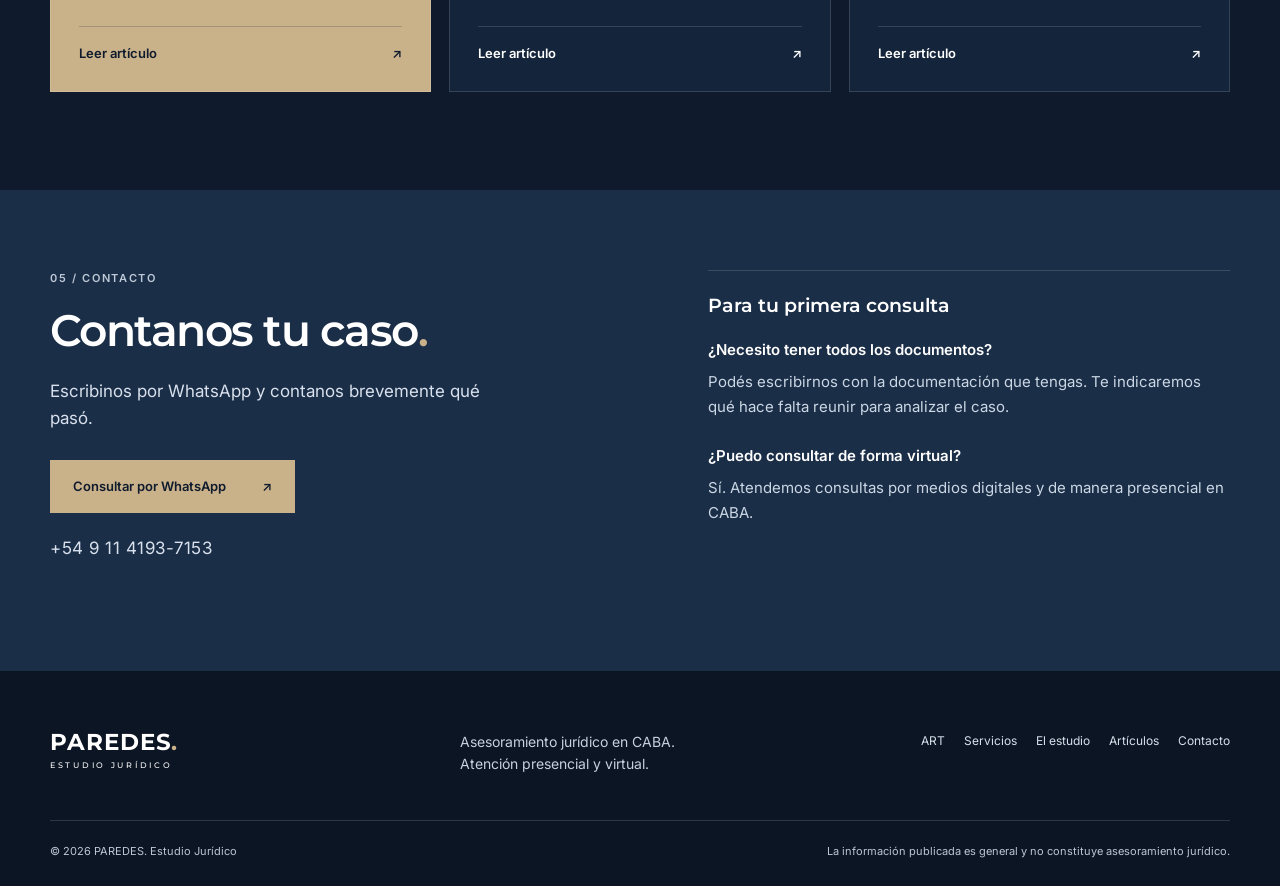
==== commit 555983b3: "Agrega articulo sobre incapacidad laboral por ART" ====
--- a/index.html
+++ b/index.html
@@ -233,6 +233,26 @@
         tabindex="0"
       >
 
+      <article class="article-card">
+        <div class="article-meta">
+          <span>ART</span>
+          <time datetime="2026-10-14">14 OCT 2026</time>
+        </div>
+
+        <h3>Incapacidad laboral por ART</h3>
+
+        <p>
+          Qué secuelas se evalúan, cómo se determina el porcentaje
+          y qué revisar si la ART no reconoce incapacidad
+          o no estás de acuerdo.
+        </p>
+
+        <a class="article-link" href="/articulos/incapacidad-laboral-art/">
+          <span>Leer artículo</span>
+          <span aria-hidden="true">↗</span>
+        </a>
+      </article>
+
         <article class="article-card">
           <div class="article-meta">
             <span>ART</span>
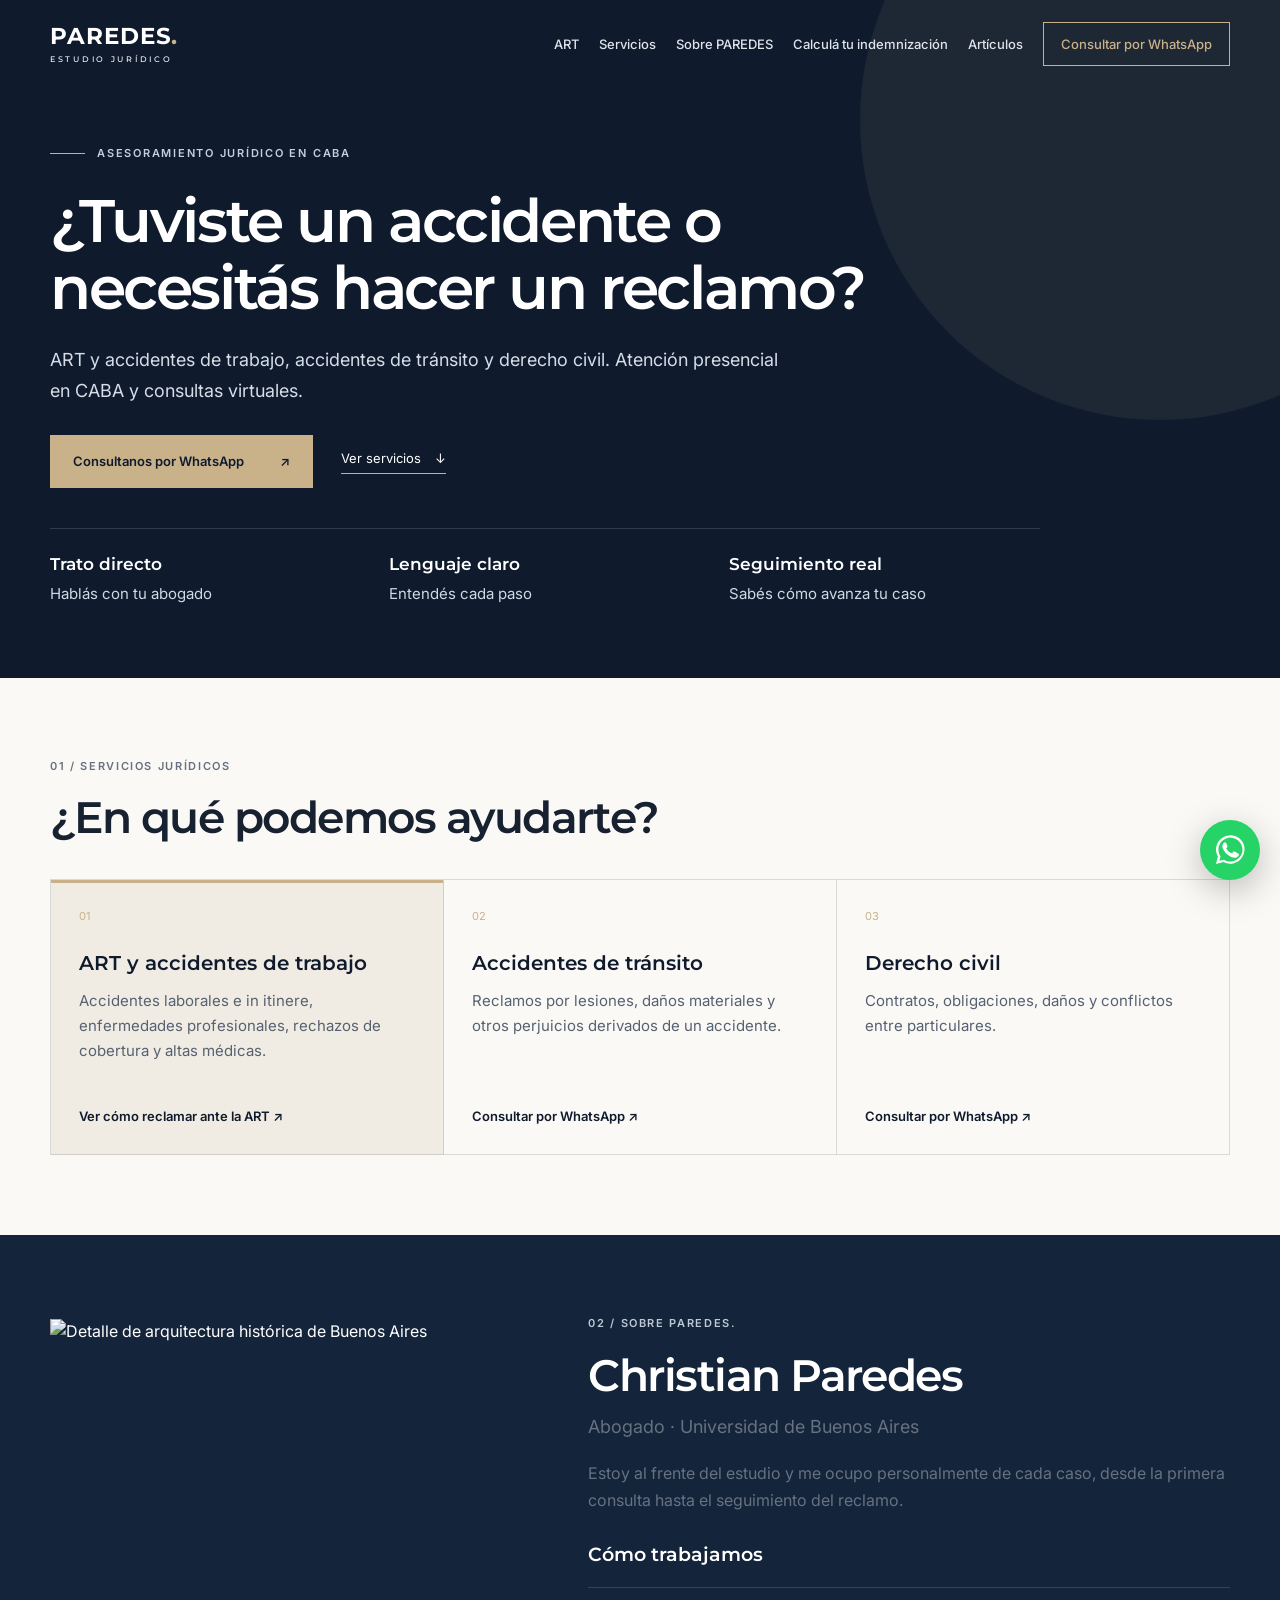
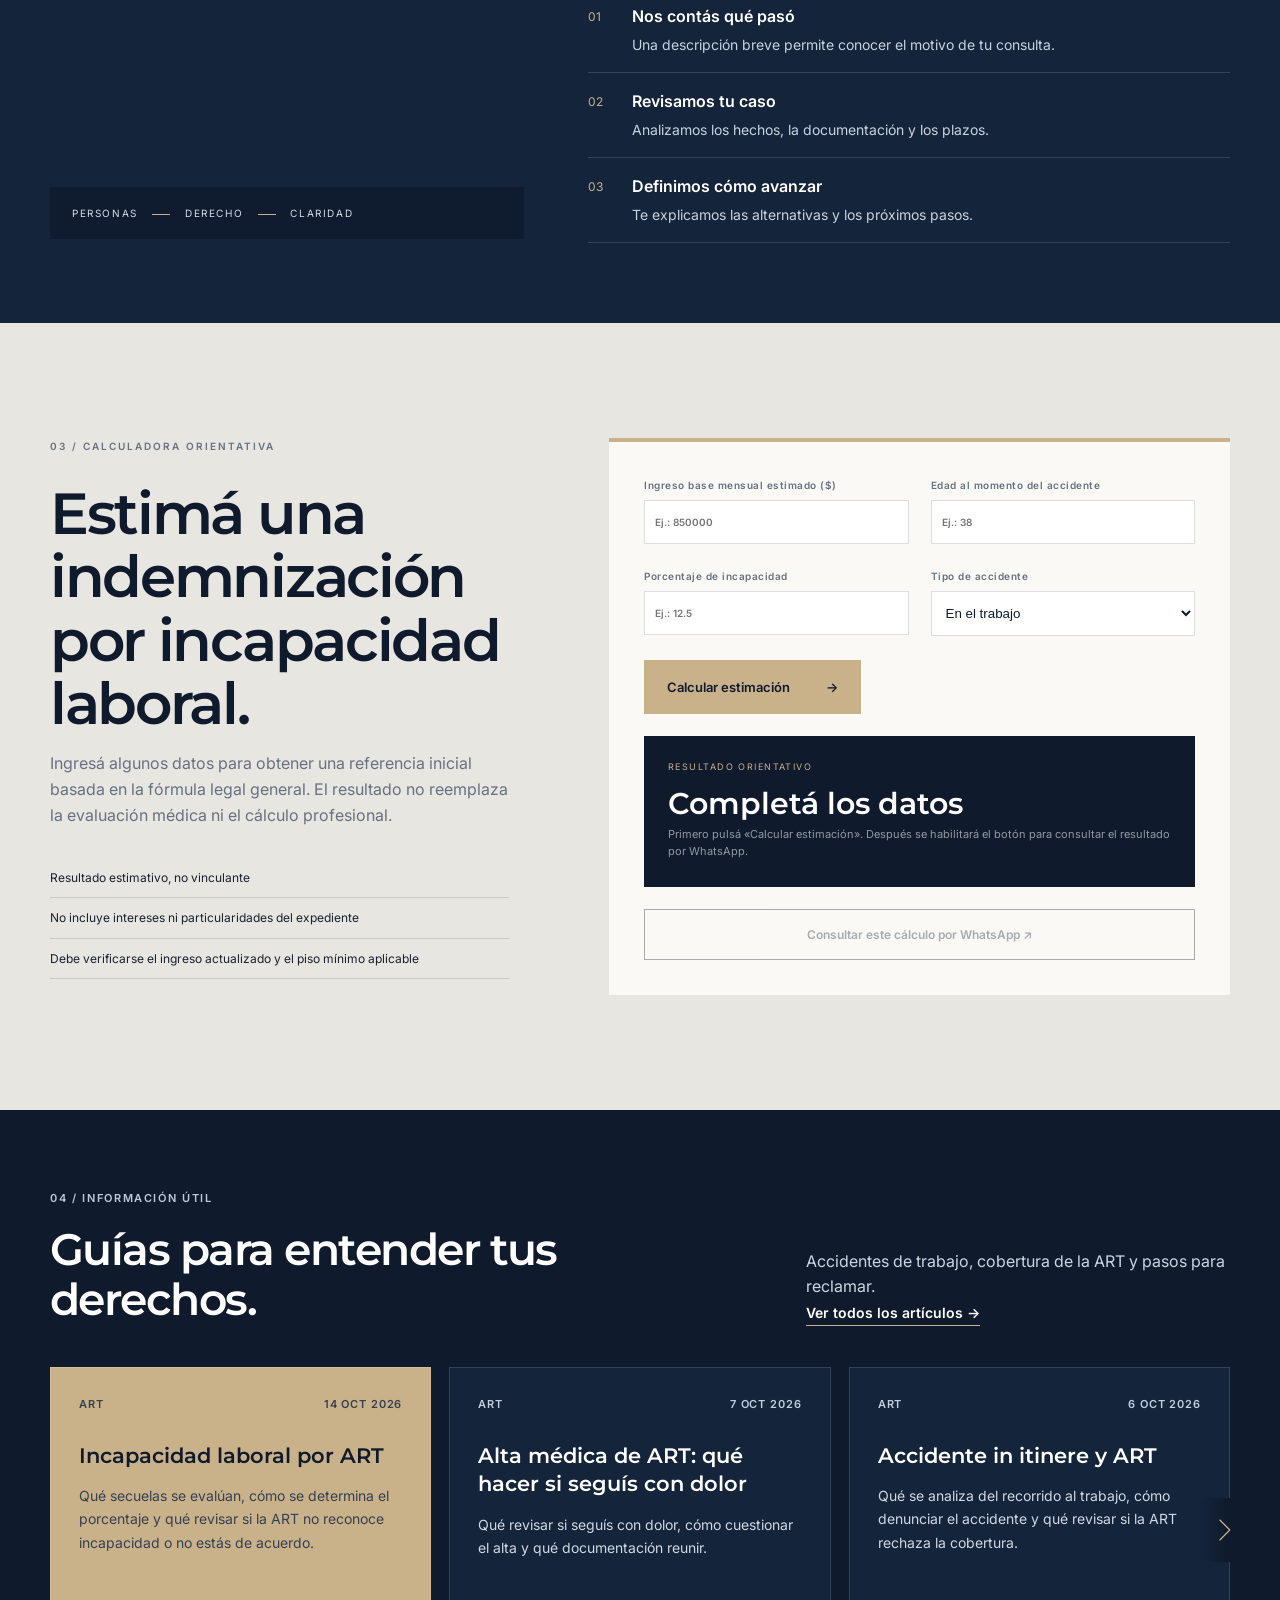
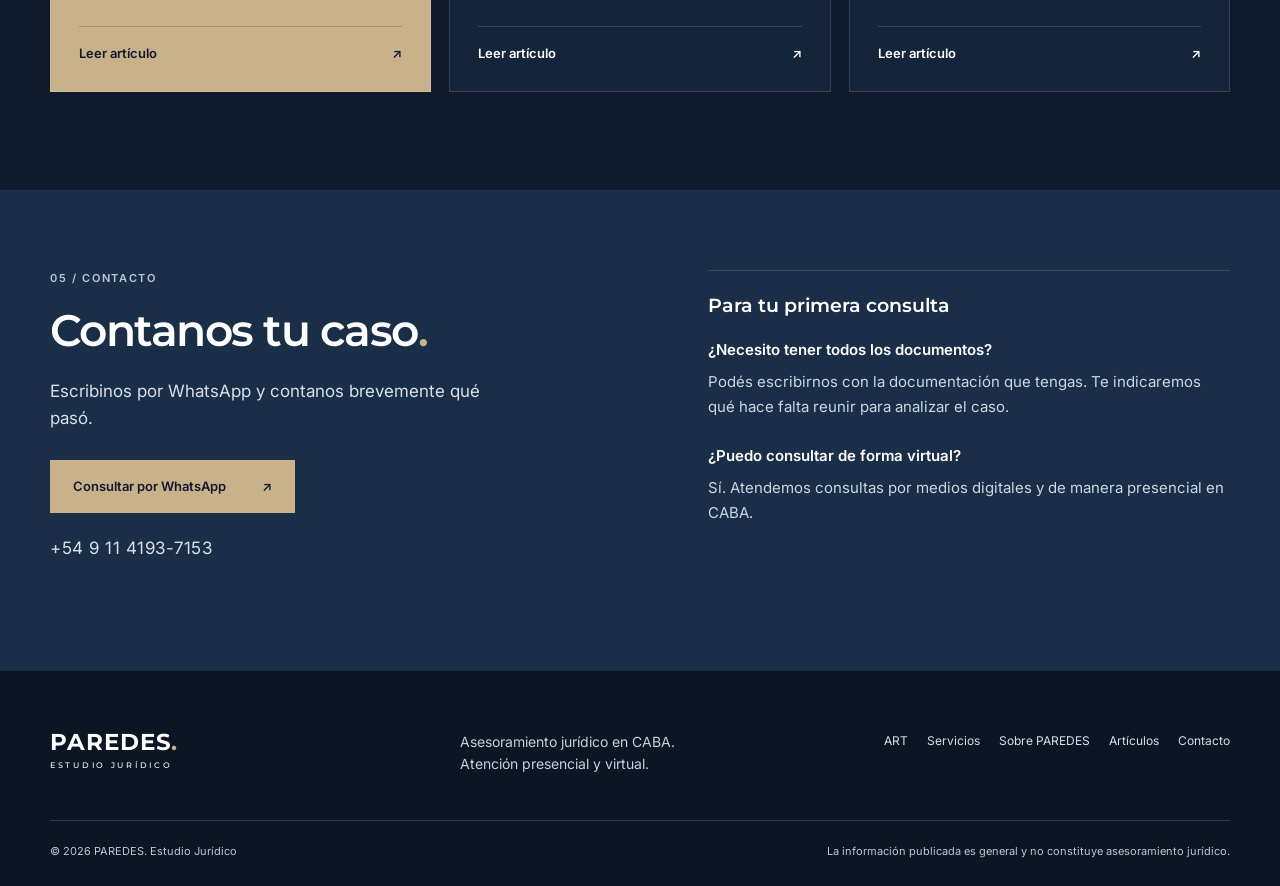
==== commit 85c61d6a: "Actualiza imagen y sección Sobre PAREDES" ====
--- a/index.html
+++ b/index.html
@@ -81,7 +81,7 @@
       <nav class="navigation" id="navigation" aria-label="Navegación principal">
         <a href="/art/">ART</a>
         <a href="/#casos">Servicios</a>
-        <a href="/#estudio">El estudio</a>
+        <a href="/#estudio">Sobre PAREDES</a>
         <a href="/#calculadora">Calculá tu indemnización</a>
         <a href="/articulos/">Artículos</a>
         <a class="nav-contact whatsapp-link" href="https://wa.me/5491141937153?text=Hola%2C%20quisiera%20realizar%20una%20consulta%20con%20PAREDES.%20Estudio%20Jur%C3%ADdico." data-message="Hola, quisiera realizar una consulta con PAREDES. Estudio Jurídico." target="_blank" rel="noopener noreferrer">Consultar por WhatsApp</a>
@@ -144,11 +144,18 @@
     <section class="section about" id="estudio">
       <div class="container about-layout">
         <div class="about-photo reveal">
-          <img src="https://images.unsplash.com/photo-1497366811353-6870744d04b2?auto=format&amp;fit=crop&amp;w=1200&amp;q=85" alt="Imagen ilustrativa de un espacio de trabajo" width="900" height="1050" loading="lazy" decoding="async">
+          <img
+          src="https://images.unsplash.com/photo-1685276502191-71cdc06c34c3?auto=format&fit=crop&w=1200&q=85"
+          alt="Detalle de arquitectura histórica de Buenos Aires"
+          width="900"
+          height="1050"
+          loading="lazy"
+          decoding="async"
+        >
           <p>PERSONAS <span></span> DERECHO <span></span> CLARIDAD</p>
         </div>
         <div class="about-copy reveal">
-          <p class="section-tag light">02 / EL ESTUDIO</p>
+          <p class="section-tag light">02 /  SOBRE PAREDES.</p>
           <h2>Christian Paredes</h2>
           <p class="home-credentials">Abogado · Universidad de Buenos Aires</p>
           <p class="home-about-intro">Estoy al frente del estudio y me ocupo personalmente de cada caso, desde la primera consulta hasta el seguimiento del reclamo.</p>
@@ -369,7 +376,7 @@
       </a>
       <p>Asesoramiento jurídico en CABA.<br>Atención presencial y virtual.</p>
       <nav aria-label="Navegación del pie de página">
-        <a href="/art/">ART</a><a href="/#casos">Servicios</a><a href="/#estudio">El estudio</a><a href="/articulos/">Artículos</a><a href="/#contacto">Contacto</a>
+        <a href="/art/">ART</a><a href="/#casos">Servicios</a><a href="/#estudio">Sobre PAREDES</a><a href="/articulos/">Artículos</a><a href="/#contacto">Contacto</a>
       </nav>
     </div>
     <div class="container footer-bottom">
--- a/styles.css
+++ b/styles.css
@@ -1,4 +1,10 @@
-:root{--navy:#0f1b2d;--navy2:#14243a;--navy3:#1b2e47;--sand:#c9b18a;--gray:#e8e6e1;--ivory:#faf9f6;--white:#fff;--text:#172130;--muted:#667181;--ll:rgba(255,255,255,.14);--ld:rgba(15,27,45,.14);--max:1180px}*{box-sizing:border-box}html{scroll-behavior:smooth}body{margin:0;background:var(--navy);color:var(--text);font-family:Inter,sans-serif;line-height:1.6;-webkit-font-smoothing:antialiased}body.menu-open{overflow:hidden}a{color:inherit;text-decoration:none}button,input,textarea{font:inherit}img{display:block;max-width:100%}.container{width:min(calc(100% - 48px),var(--max));margin:auto}.skip-link{position:fixed;z-index:999;top:10px;left:10px;padding:10px 16px;background:var(--sand);transform:translateY(-150%)}.skip-link:focus{transform:none}.header{position:fixed;z-index:100;inset:0 0 auto;height:88px;color:#fff;transition:.3s}.header.scrolled{height:72px;background:rgba(15,27,45,.94);backdrop-filter:blur(14px);border-bottom:1px solid var(--ll)}.header-inner{height:100%;display:flex;align-items:center;justify-content:space-between}.brand{display:flex;flex-direction:column;line-height:1}.brand-name{font:700 23px/1 Montserrat;color:#fff;letter-spacing:.04em}.brand-name span{color:var(--sand)}.brand-subtitle{margin-top:7px;color:#fff;font:500 8px/1 Montserrat;letter-spacing:.34em}.navigation{display:flex;align-items:center;gap:27px;font-size:12px;font-weight:500}.navigation>a:not(.nav-contact){color:rgba(255,255,255,.72)}.navigation>a:hover{color:#fff}.nav-contact{padding:11px 17px;border:1px solid var(--sand);color:var(--sand)}.menu-button{display:none;background:none;border:0;padding:10px}.hero{position:relative;overflow:hidden;padding:155px 0 0;min-height:780px;color:#fff;background:var(--navy)}.hero-glow{position:absolute;width:600px;height:600px;right:-180px;top:-180px;border-radius:50%;background:rgba(201,177,138,.08)}.hero-layout{position:relative;display:grid;grid-template-columns:1.25fr .75fr;gap:90px;align-items:center}.overline,.section-tag{margin:0 0 28px;font-size:10px;font-weight:600;letter-spacing:.2em;color:var(--muted)}.overline{display:flex;align-items:center;gap:12px;color:rgba(255,255,255,.6)}.overline span{width:35px;height:1px;background:var(--sand)}.hero h1{max-width:790px;margin:0;font:600 clamp(44px,5.5vw,76px)/1.08 Montserrat;letter-spacing:-.045em}.hero-lead{max-width:670px;margin:30px 0 0;color:rgba(255,255,255,.68);font-size:18px;line-height:1.75}.hero-actions{display:flex;align-items:center;gap:28px;margin-top:36px}.button{display:inline-flex;align-items:center;justify-content:center;gap:36px;min-height:53px;padding:0 22px;border:1px solid transparent;font-size:13px;font-weight:600;cursor:pointer;transition:.2s}.button:hover{transform:translateY(-2px)}.button-sand{background:var(--sand);color:var(--navy)}.link-light{padding-bottom:4px;border-bottom:1px solid var(--sand);font-size:13px}.link-light span{margin-left:10px}.hero-trust{display:grid;grid-template-columns:repeat(3,1fr);gap:20px;margin-top:68px;padding-top:25px;border-top:1px solid var(--ll)}.hero-trust div{display:flex;flex-direction:column}.hero-trust strong{font:600 13px Montserrat}.hero-trust span{margin-top:5px;color:rgba(255,255,255,.48);font-size:11px}.hero-card{padding:38px;background:var(--ivory);color:var(--text);border-top:4px solid var(--sand);box-shadow:0 28px 70px rgba(0,0,0,.16)}.card-kicker{margin:0 0 42px;color:var(--sand);font-size:10px;font-weight:600;letter-spacing:.18em}.hero-card h2{margin:0;color:var(--navy);font:600 30px/1.25 Montserrat}.hero-card>p{margin:20px 0 35px;color:var(--muted);font-size:14px}.card-action{display:flex;justify-content:space-between;padding:17px 0;border-block:1px solid var(--ld);font-size:13px;font-weight:600}.card-action strong{color:var(--sand);font-size:19px}.hero-card small{display:block;margin-top:22px;color:var(--muted);font-size:10px}.ticker{margin-top:80px;padding:18px 0;overflow:hidden;white-space:nowrap;border-block:1px solid var(--ll);color:rgba(255,255,255,.45);font:500 10px Montserrat;letter-spacing:.17em;text-align:center}.ticker i{padding:0 17px;color:var(--sand);font-style:normal}.section{padding:115px 0}.section-head{display:grid;grid-template-columns:1.25fr .75fr;gap:90px;align-items:end;margin-bottom:60px}.section-head h2,.process h2,.about h2,.faq h2,.contact h2{margin:0;font:600 clamp(38px,4.5vw,61px)/1.1 Montserrat;letter-spacing:-.04em}.section-head>p,.section-head>div:last-child>p{margin:0;color:var(--muted)}.cases{background:var(--ivory)}.case-grid{display:grid;grid-template-columns:repeat(3,1fr);border-top:1px solid var(--ld);border-left:1px solid var(--ld)}.case-card{min-height:310px;padding:30px;display:flex;flex-direction:column;border-right:1px solid var(--ld);border-bottom:1px solid var(--ld);transition:.25s}.case-card:hover{background:#fff;transform:translateY(-3px);box-shadow:0 16px 45px rgba(15,27,45,.07)}.case-card>span{color:var(--sand);font-size:11px}.case-card h3{margin:35px 0 14px;color:var(--navy);font:600 20px/1.35 Montserrat}.case-card p{margin:0;color:var(--muted);font-size:14px}.case-card a{margin-top:auto;padding-top:25px;color:var(--navy);font-size:12px;font-weight:600}.process{color:#fff;background:var(--navy2)}.process-layout{display:grid;grid-template-columns:.8fr 1.2fr;gap:110px}.section-tag.light{color:rgba(255,255,255,.48)}.process-intro>p:not(.section-tag){margin:28px 0 34px;color:rgba(255,255,255,.58)}.button-outline{border-color:var(--sand);color:var(--sand);background:transparent}.steps{border-top:1px solid var(--ll)}.step{display:grid;grid-template-columns:55px 1fr;gap:25px;padding:30px 0;border-bottom:1px solid var(--ll)}.step>span{color:var(--sand);font-size:11px}.step h3{margin:0 0 9px;font:600 19px Montserrat}.step p{margin:0;color:rgba(255,255,255,.54);font-size:14px}.about{background:var(--gray)}.about-layout{display:grid;grid-template-columns:.85fr 1.15fr;gap:100px;align-items:center}.about-photo{position:relative}.about-photo img{width:100%;height:530px;object-fit:cover;filter:saturate(.65)}.about-photo>p{position:absolute;bottom:0;left:0;right:0;margin:0;padding:18px 22px;background:rgba(15,27,45,.92);color:rgba(255,255,255,.62);font-size:8px;letter-spacing:.2em}.about-photo>p span{display:inline-block;width:18px;height:1px;margin:0 10px;background:var(--sand);vertical-align:middle}.about-copy h2{color:var(--navy)}.about-lead{margin:30px 0 18px;color:var(--navy);font-size:20px}.about-copy>p:not(.section-tag):not(.about-lead){color:var(--muted)}.lawyer{display:flex;justify-content:space-between;align-items:end;margin-top:38px;padding-top:25px;border-top:1px solid var(--ld)}.lawyer div{display:flex;flex-direction:column}.lawyer strong{font:600 15px Montserrat}.lawyer span{margin-top:5px;color:var(--muted);font-size:11px}.lawyer a{font-size:12px;font-weight:600;border-bottom:1px solid var(--sand)}.articles{color:#fff;background:var(--navy)}.articles .section-head>div:last-child>p{color:rgba(255,255,255,.5)}.all-articles{margin-top:18px;padding:0 0 4px;border:0;border-bottom:1px solid var(--sand);background:none;color:#fff;font-size:12px;font-weight:600;cursor:pointer}.article-grid{display:grid;grid-template-columns:repeat(3,1fr);gap:18px}.article-card{min-height:370px;padding:28px;display:flex;flex-direction:column;background:var(--navy2);border:1px solid var(--ll);transition:.25s}.article-card:hover{transform:translateY(-4px);border-color:var(--sand)}.article-card.featured{background:var(--sand);color:var(--navy)}.article-meta{display:flex;justify-content:space-between;gap:15px;color:rgba(255,255,255,.46);font-size:9px;font-weight:600;letter-spacing:.12em;text-transform:uppercase}.featured .article-meta{color:rgba(15,27,45,.58)}.article-card h3{margin:auto 0 16px;font:600 22px/1.35 Montserrat}.article-card p{margin:0 0 25px;color:rgba(255,255,255,.54);font-size:13px}.featured p{color:rgba(15,27,45,.68)}.article-link{display:flex;justify-content:space-between;padding-top:16px;border-top:1px solid var(--ll);font-size:11px;font-weight:600}.featured .article-link{border-color:rgba(15,27,45,.2)}.faq{background:var(--ivory)}.faq-layout{display:grid;grid-template-columns:.75fr 1.25fr;gap:110px}.faq-intro>p:last-child{color:var(--muted)}.accordion{border-top:1px solid var(--ld)}.faq-item{border-bottom:1px solid var(--ld)}.faq-item button{width:100%;padding:25px 0;border:0;background:none;color:var(--navy);display:flex;justify-content:space-between;gap:25px;text-align:left;font-weight:600;cursor:pointer}.faq-item i{color:var(--sand);font-size:20px;font-style:normal;transition:.25s}.faq-item.open i{transform:rotate(45deg)}.answer{display:grid;grid-template-rows:0fr;transition:.3s}.answer p{min-height:0;overflow:hidden;margin:0;color:var(--muted)}.faq-item.open .answer{grid-template-rows:1fr}.faq-item.open .answer p{padding-bottom:25px}.contact{padding:115px 0;background:var(--navy3);color:#fff}.contact-layout{display:grid;grid-template-columns:.8fr 1.2fr;gap:110px}.contact h2 span{color:var(--sand)}.contact-copy>p:not(.section-tag){color:rgba(255,255,255,.57)}.contact-copy ul{margin:30px 0 0;padding:0;list-style:none;display:flex;flex-wrap:wrap;gap:10px}.contact-copy li{padding:7px 11px;border:1px solid var(--ll);font-size:10px}.contact-form{display:grid;grid-template-columns:1fr 1fr;gap:24px 28px}.contact-form label{color:rgba(255,255,255,.55);font-size:10px;letter-spacing:.05em}.contact-form label:nth-child(4),.contact-form .consent,.contact-form .button,.form-status{grid-column:1/-1}.contact-form input:not([type=checkbox]),.contact-form textarea{width:100%;padding:10px 0;border:0;border-bottom:1px solid rgba(255,255,255,.25);border-radius:0;outline:none;background:transparent;color:#fff;resize:vertical}.contact-form input:focus,.contact-form textarea:focus{border-color:var(--sand)}.consent{display:flex;gap:9px;align-items:start;letter-spacing:0!important}.consent input{accent-color:var(--sand)}.contact-form .button{justify-self:start}.form-status{min-height:18px;margin:0;color:var(--sand);font-size:12px}.footer{padding:60px 0 25px;background:#0b1523;color:rgba(255,255,255,.5)}.footer-main{display:grid;grid-template-columns:1fr 1fr 1fr;gap:50px;padding-bottom:45px}.footer-main>p{margin:0;font-size:13px}.footer-main nav{display:flex;justify-content:flex-end;gap:19px;font-size:11px}.footer-bottom{display:flex;justify-content:space-between;gap:25px;padding-top:22px;border-top:1px solid var(--ll);font-size:9px}.footer-bottom p{margin:0}.floating-button {
+:root{--navy:#0f1b2d;--navy2:#14243a;--navy3:#1b2e47;--sand:#c9b18a;--gray:#e8e6e1;--ivory:#faf9f6;--white:#fff;--text:#172130;--muted:#667181;--ll:rgba(255,255,255,.14);--ld:rgba(15,27,45,.14);--max:1180px}*{box-sizing:border-box}html{scroll-behavior:smooth}body{margin:0;background:var(--navy);color:var(--text);font-family:Inter,sans-serif;line-height:1.6;-webkit-font-smoothing:antialiased}body.menu-open{overflow:hidden}a{color:inherit;text-decoration:none}button,input,textarea{font:inherit}img{display:block;max-width:100%}.container{width:min(calc(100% - 48px),var(--max));margin:auto}.skip-link{position:fixed;z-index:999;top:10px;left:10px;padding:10px 16px;background:var(--sand);transform:translateY(-150%)}.skip-link:focus{transform:none}.header{position:fixed;z-index:100;inset:0 0 auto;height:88px;color:#fff;transition:.3s}.header.scrolled{height:72px;background:rgba(15,27,45,.94);backdrop-filter:blur(14px);border-bottom:1px solid var(--ll)}.header-inner{height:100%;display:flex;align-items:center;justify-content:space-between}.brand{display:flex;flex-direction:column;line-height:1}.brand-name{font:700 23px/1 Montserrat;color:#fff;letter-spacing:.04em}.brand-name span{color:var(--sand)}.brand-subtitle{margin-top:7px;color:#fff;font:500 8px/1 Montserrat;letter-spacing:.34em}.navigation{display:flex;align-items:center;gap:27px;font-size:12px;font-weight:500}.navigation>a:not(.nav-contact){color:rgba(255,255,255,.72)}.navigation>a:hover{color:#fff}.nav-contact{padding:11px 17px;border:1px solid var(--sand);color:var(--sand)}.menu-button{display:none;background:none;border:0;padding:10px}.hero{position:relative;overflow:hidden;padding:155px 0 0;min-height:780px;color:#fff;background:var(--navy)}.hero-glow{position:absolute;width:600px;height:600px;right:-180px;top:-180px;border-radius:50%;background:rgba(201,177,138,.08)}.hero-layout{position:relative;display:grid;grid-template-columns:1.25fr .75fr;gap:90px;align-items:center}.overline,.section-tag{margin:0 0 28px;font-size:10px;font-weight:600;letter-spacing:.2em;color:var(--muted)}.overline{display:flex;align-items:center;gap:12px;color:rgba(255,255,255,.6)}.overline span{width:35px;height:1px;background:var(--sand)}.hero h1{max-width:790px;margin:0;font:600 clamp(44px,5.5vw,76px)/1.08 Montserrat;letter-spacing:-.045em}.hero-lead{max-width:670px;margin:30px 0 0;color:rgba(255,255,255,.68);font-size:18px;line-height:1.75}.hero-actions{display:flex;align-items:center;gap:28px;margin-top:36px}.button{display:inline-flex;align-items:center;justify-content:center;gap:36px;min-height:53px;padding:0 22px;border:1px solid transparent;font-size:13px;font-weight:600;cursor:pointer;transition:.2s}.button:hover{transform:translateY(-2px)}.button-sand{background:var(--sand);color:var(--navy)}.link-light{padding-bottom:4px;border-bottom:1px solid var(--sand);font-size:13px}.link-light span{margin-left:10px}.hero-trust{display:grid;grid-template-columns:repeat(3,1fr);gap:20px;margin-top:68px;padding-top:25px;border-top:1px solid var(--ll)}.hero-trust div{display:flex;flex-direction:column}.hero-trust strong{font:600 13px Montserrat}.hero-trust span{margin-top:5px;color:rgba(255,255,255,.48);font-size:11px}.hero-card{padding:38px;background:var(--ivory);color:var(--text);border-top:4px solid var(--sand);box-shadow:0 28px 70px rgba(0,0,0,.16)}.card-kicker{margin:0 0 42px;color:var(--sand);font-size:10px;font-weight:600;letter-spacing:.18em}.hero-card h2{margin:0;color:var(--navy);font:600 30px/1.25 Montserrat}.hero-card>p{margin:20px 0 35px;color:var(--muted);font-size:14px}.card-action{display:flex;justify-content:space-between;padding:17px 0;border-block:1px solid var(--ld);font-size:13px;font-weight:600}.card-action strong{color:var(--sand);font-size:19px}.hero-card small{display:block;margin-top:22px;color:var(--muted);font-size:10px}.ticker{margin-top:80px;padding:18px 0;overflow:hidden;white-space:nowrap;border-block:1px solid var(--ll);color:rgba(255,255,255,.45);font:500 10px Montserrat;letter-spacing:.17em;text-align:center}.ticker i{padding:0 17px;color:var(--sand);font-style:normal}.section{padding:115px 0}.section-head{display:grid;grid-template-columns:1.25fr .75fr;gap:90px;align-items:end;margin-bottom:60px}.section-head h2,.process h2,.about h2,.faq h2,.contact h2{margin:0;font:600 clamp(38px,4.5vw,61px)/1.1 Montserrat;letter-spacing:-.04em}.section-head>p,.section-head>div:last-child>p{margin:0;color:var(--muted)}.cases{background:var(--ivory)}.case-grid{display:grid;grid-template-columns:repeat(3,1fr);border-top:1px solid var(--ld);border-left:1px solid var(--ld)}.case-card{min-height:310px;padding:30px;display:flex;flex-direction:column;border-right:1px solid var(--ld);border-bottom:1px solid var(--ld);transition:.25s}.case-card:hover{background:#fff;transform:translateY(-3px);box-shadow:0 16px 45px rgba(15,27,45,.07)}.case-card>span{color:var(--sand);font-size:11px}.case-card h3{margin:35px 0 14px;color:var(--navy);font:600 20px/1.35 Montserrat}.case-card p{margin:0;color:var(--muted);font-size:14px}.case-card a{margin-top:auto;padding-top:25px;color:var(--navy);font-size:12px;font-weight:600}.process{color:#fff;background:var(--navy2)}.process-layout{display:grid;grid-template-columns:.8fr 1.2fr;gap:110px}.section-tag.light{color:rgba(255,255,255,.48)}.process-intro>p:not(.section-tag){margin:28px 0 34px;color:rgba(255,255,255,.58)}.button-outline{border-color:var(--sand);color:var(--sand);background:transparent}.steps{border-top:1px solid var(--ll)}.step{display:grid;grid-template-columns:55px 1fr;gap:25px;padding:30px 0;border-bottom:1px solid var(--ll)}.step>span{color:var(--sand);font-size:11px}.step h3{margin:0 0 9px;font:600 19px Montserrat}.step p{margin:0;color:rgba(255,255,255,.54);font-size:14px}.about{background:var(--gray)}.about-layout{display:grid;grid-template-columns:.85fr 1.15fr;gap:100px;align-items:center}.about-photo{position:relative}.about-photo img {
+  width: 100%;
+  height: 530px;
+  object-fit: cover;
+  object-position: center 42%;
+  filter: saturate(.65) contrast(1.03);
+}.about-photo>p{position:absolute;bottom:0;left:0;right:0;margin:0;padding:18px 22px;background:rgba(15,27,45,.92);color:rgba(255,255,255,.62);font-size:8px;letter-spacing:.2em}.about-photo>p span{display:inline-block;width:18px;height:1px;margin:0 10px;background:var(--sand);vertical-align:middle}.about-copy h2{color:var(--navy)}.about-lead{margin:30px 0 18px;color:var(--navy);font-size:20px}.about-copy>p:not(.section-tag):not(.about-lead){color:var(--muted)}.lawyer{display:flex;justify-content:space-between;align-items:end;margin-top:38px;padding-top:25px;border-top:1px solid var(--ld)}.lawyer div{display:flex;flex-direction:column}.lawyer strong{font:600 15px Montserrat}.lawyer span{margin-top:5px;color:var(--muted);font-size:11px}.lawyer a{font-size:12px;font-weight:600;border-bottom:1px solid var(--sand)}.articles{color:#fff;background:var(--navy)}.articles .section-head>div:last-child>p{color:rgba(255,255,255,.5)}.all-articles{margin-top:18px;padding:0 0 4px;border:0;border-bottom:1px solid var(--sand);background:none;color:#fff;font-size:12px;font-weight:600;cursor:pointer}.article-grid{display:grid;grid-template-columns:repeat(3,1fr);gap:18px}.article-card{min-height:370px;padding:28px;display:flex;flex-direction:column;background:var(--navy2);border:1px solid var(--ll);transition:.25s}.article-card:hover{transform:translateY(-4px);border-color:var(--sand)}.article-card.featured{background:var(--sand);color:var(--navy)}.article-meta{display:flex;justify-content:space-between;gap:15px;color:rgba(255,255,255,.46);font-size:9px;font-weight:600;letter-spacing:.12em;text-transform:uppercase}.featured .article-meta{color:rgba(15,27,45,.58)}.article-card h3{margin:auto 0 16px;font:600 22px/1.35 Montserrat}.article-card p{margin:0 0 25px;color:rgba(255,255,255,.54);font-size:13px}.featured p{color:rgba(15,27,45,.68)}.article-link{display:flex;justify-content:space-between;padding-top:16px;border-top:1px solid var(--ll);font-size:11px;font-weight:600}.featured .article-link{border-color:rgba(15,27,45,.2)}.faq{background:var(--ivory)}.faq-layout{display:grid;grid-template-columns:.75fr 1.25fr;gap:110px}.faq-intro>p:last-child{color:var(--muted)}.accordion{border-top:1px solid var(--ld)}.faq-item{border-bottom:1px solid var(--ld)}.faq-item button{width:100%;padding:25px 0;border:0;background:none;color:var(--navy);display:flex;justify-content:space-between;gap:25px;text-align:left;font-weight:600;cursor:pointer}.faq-item i{color:var(--sand);font-size:20px;font-style:normal;transition:.25s}.faq-item.open i{transform:rotate(45deg)}.answer{display:grid;grid-template-rows:0fr;transition:.3s}.answer p{min-height:0;overflow:hidden;margin:0;color:var(--muted)}.faq-item.open .answer{grid-template-rows:1fr}.faq-item.open .answer p{padding-bottom:25px}.contact{padding:115px 0;background:var(--navy3);color:#fff}.contact-layout{display:grid;grid-template-columns:.8fr 1.2fr;gap:110px}.contact h2 span{color:var(--sand)}.contact-copy>p:not(.section-tag){color:rgba(255,255,255,.57)}.contact-copy ul{margin:30px 0 0;padding:0;list-style:none;display:flex;flex-wrap:wrap;gap:10px}.contact-copy li{padding:7px 11px;border:1px solid var(--ll);font-size:10px}.contact-form{display:grid;grid-template-columns:1fr 1fr;gap:24px 28px}.contact-form label{color:rgba(255,255,255,.55);font-size:10px;letter-spacing:.05em}.contact-form label:nth-child(4),.contact-form .consent,.contact-form .button,.form-status{grid-column:1/-1}.contact-form input:not([type=checkbox]),.contact-form textarea{width:100%;padding:10px 0;border:0;border-bottom:1px solid rgba(255,255,255,.25);border-radius:0;outline:none;background:transparent;color:#fff;resize:vertical}.contact-form input:focus,.contact-form textarea:focus{border-color:var(--sand)}.consent{display:flex;gap:9px;align-items:start;letter-spacing:0!important}.consent input{accent-color:var(--sand)}.contact-form .button{justify-self:start}.form-status{min-height:18px;margin:0;color:var(--sand);font-size:12px}.footer{padding:60px 0 25px;background:#0b1523;color:rgba(255,255,255,.5)}.footer-main{display:grid;grid-template-columns:1fr 1fr 1fr;gap:50px;padding-bottom:45px}.footer-main>p{margin:0;font-size:13px}.footer-main nav{display:flex;justify-content:flex-end;gap:19px;font-size:11px}.footer-bottom{display:flex;justify-content:space-between;gap:25px;padding-top:22px;border-top:1px solid var(--ll);font-size:9px}.footer-bottom p{margin:0}.floating-button {
   position: fixed;
   z-index: 80;
   right: 20px;
